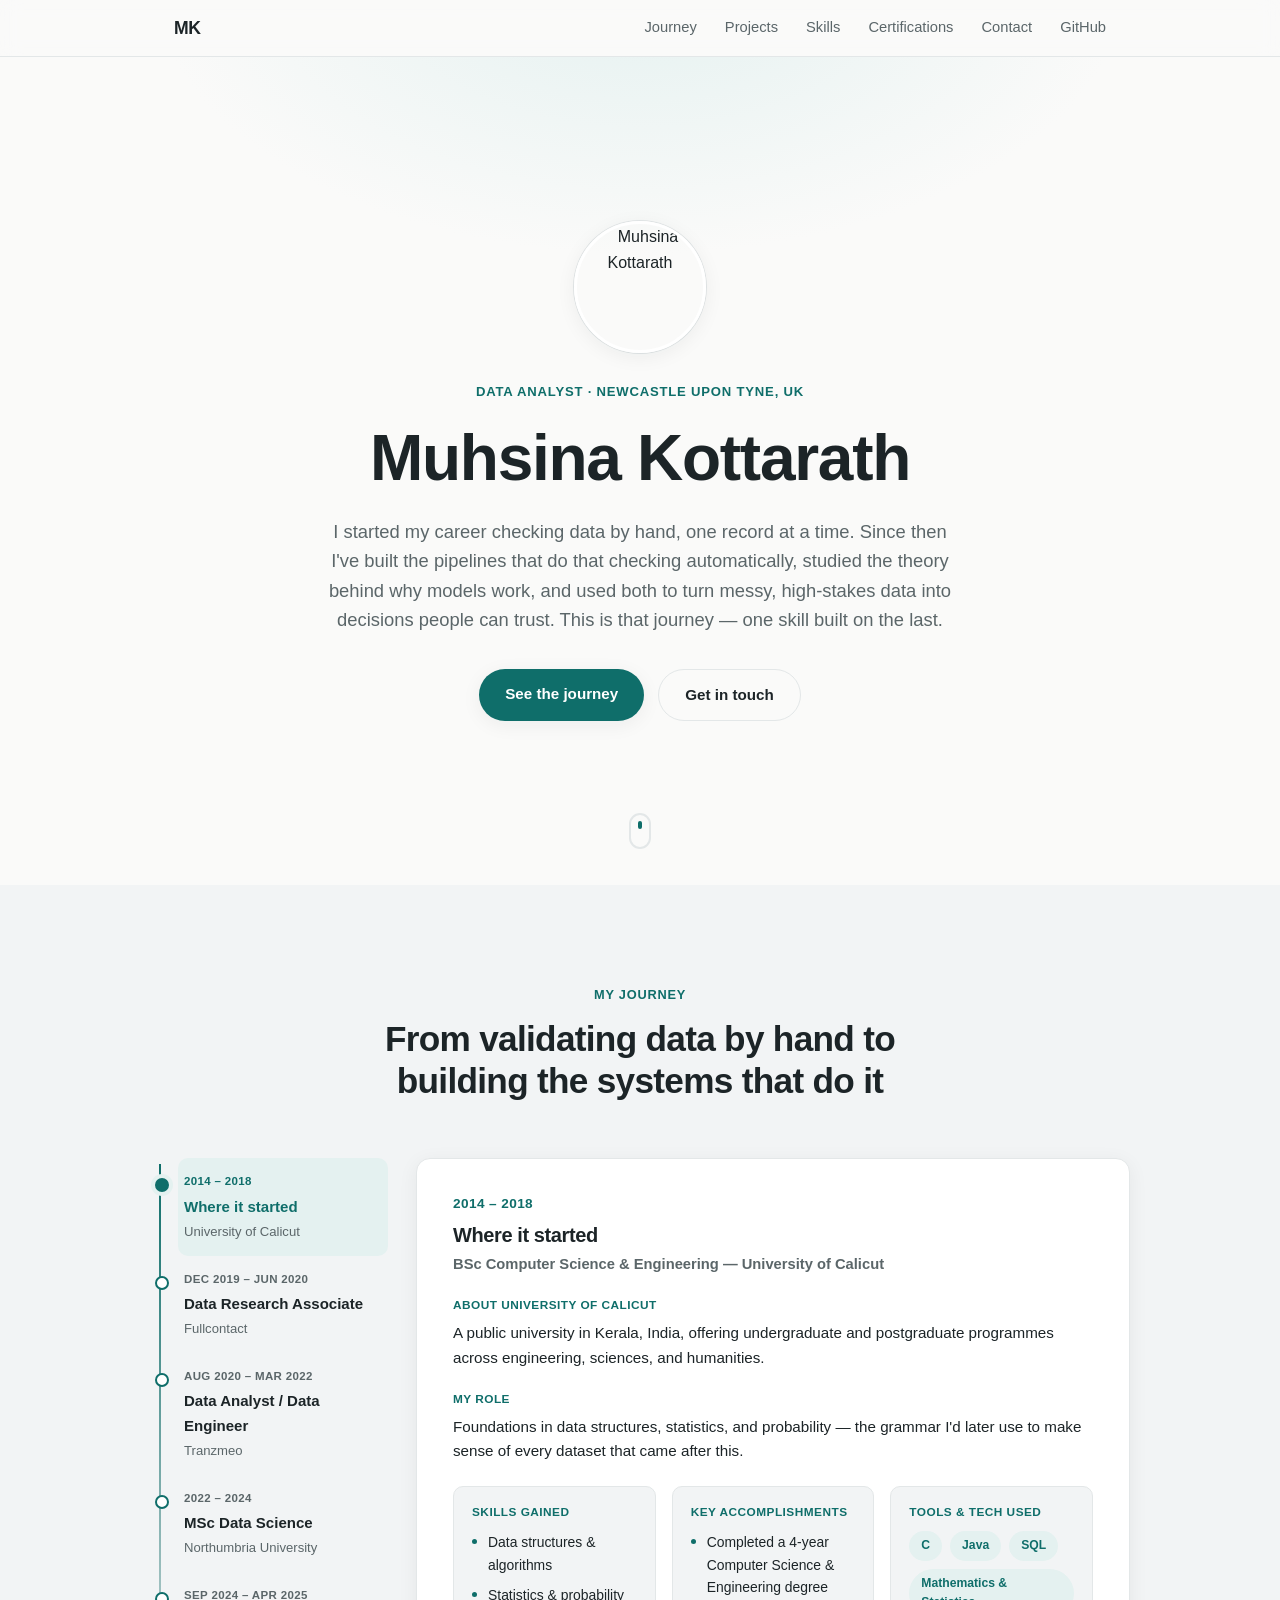
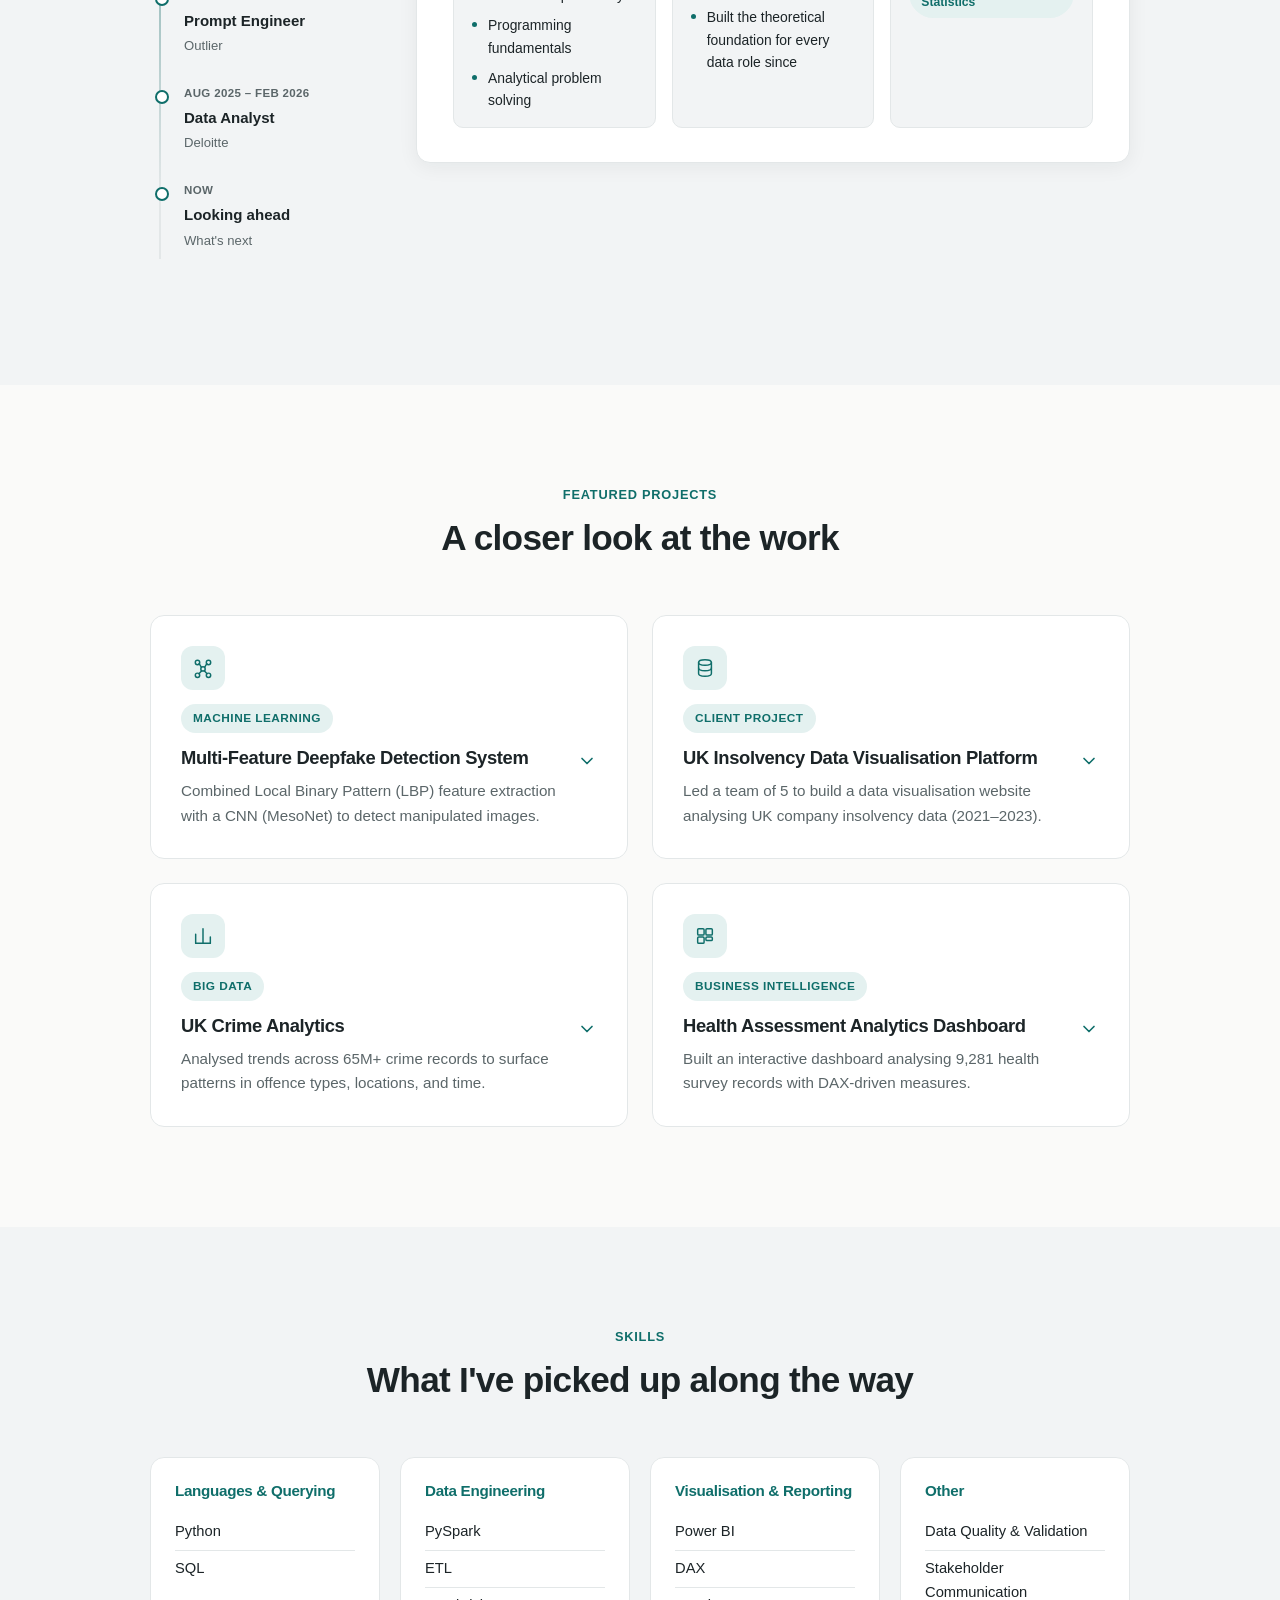
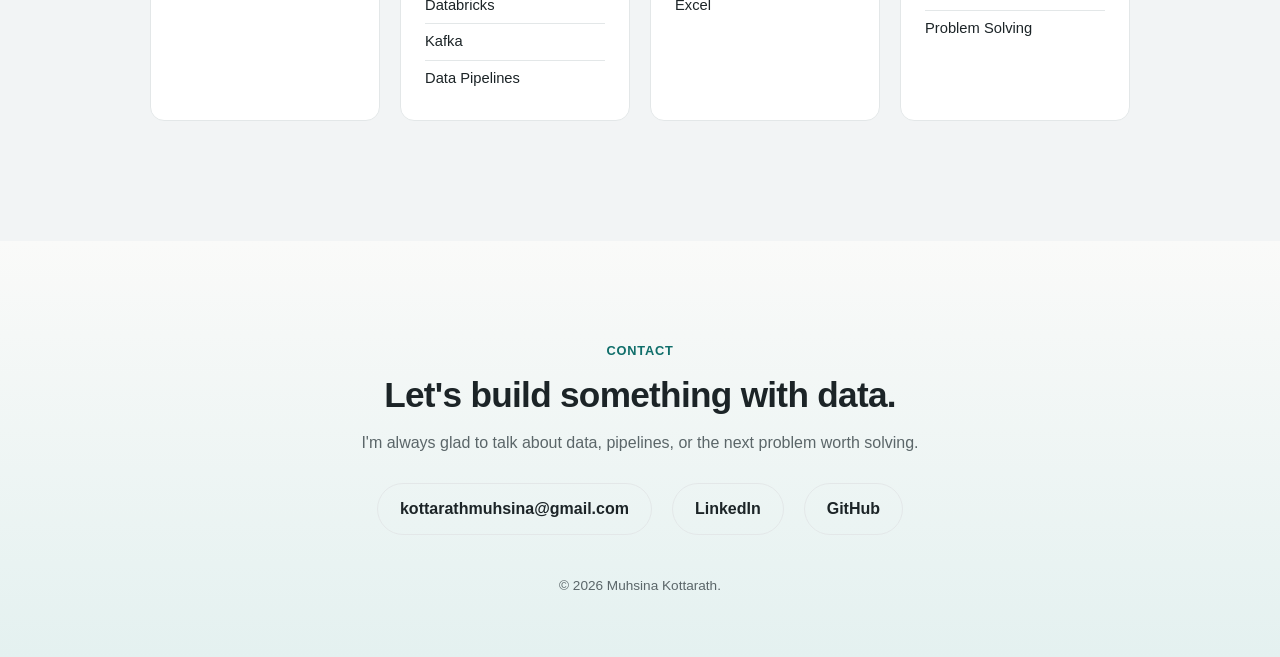
==== index.html @ a64292da "first commit - local files upload" ====
<!DOCTYPE html>
<html lang="en">
<head>
<meta charset="UTF-8">
<meta name="viewport" content="width=device-width, initial-scale=1.0">
<title>Muhsina Kottarath — Data Analyst</title>
<link rel="stylesheet" href="style.css">
</head>
<body>

<!-- ===================== NAV ===================== -->
<nav class="nav" id="nav">
  <div class="nav-inner">
    <a href="#hero" class="nav-brand">MK</a>
    <div class="nav-links">
      <a href="#journey">Journey</a>
      <a href="#projects">Projects</a>
      <a href="#skills">Skills</a>
      <a href="certifications.html">Certifications</a>
      <a href="#contact">Contact</a>
      <a href="https://github.com/muhsinakottarath" target="_blank" rel="noopener">GitHub</a>
    </div>
  </div>
</nav>

<!-- ===================== HERO ===================== -->
<header class="hero" id="hero">
  <div class="hero-inner fade-in">
    <img src="images/muhsina.jpg" alt="Muhsina Kottarath" class="hero-photo">
    <p class="hero-eyebrow">Data Analyst · Newcastle Upon Tyne, UK</p>
    <h1>Muhsina Kottarath</h1>
    <p class="hero-summary">
      I started my career checking data by hand, one record at a time. Since then I've built the
      pipelines that do that checking automatically, studied the theory behind why models work,
      and used both to turn messy, high-stakes data into decisions people can trust. This is that
      journey — one skill built on the last.
    </p>
    <div class="hero-actions">
      <a href="#journey" class="btn btn-primary">See the journey</a>
      <a href="https://www.linkedin.com/in/muhsina-kottarath/" target="_blank" rel="noopener" class="btn btn-ghost">Get in touch</a>
    </div>
  </div>
  <div class="hero-scroll-cue" aria-hidden="true">
    <span></span>
  </div>
</header>

<!-- ===================== JOURNEY ===================== -->
<section class="journey" id="journey">
  <div class="section-head fade-in">
    <p class="section-eyebrow">My Journey</p>
    <h2>From validating data by hand to building the systems that do it</h2>
  </div>

  <div class="journey-layout fade-in">
    <div class="journey-list" role="tablist" aria-label="Career timeline">
      <button class="journey-list-item is-active" id="jl-1" role="tab" aria-selected="true" aria-controls="jd-1" data-journey-target="jd-1" tabindex="0">
        <span class="jl-year">2014 – 2018</span>
        <span class="jl-role">Where it started</span>
        <span class="jl-company">University of Calicut</span>
      </button>
      <button class="journey-list-item" id="jl-2" role="tab" aria-selected="false" aria-controls="jd-2" data-journey-target="jd-2" tabindex="-1">
        <span class="jl-year">Dec 2019 – Jun 2020</span>
        <span class="jl-role">Data Research Associate</span>
        <span class="jl-company">Fullcontact</span>
      </button>
      <button class="journey-list-item" id="jl-3" role="tab" aria-selected="false" aria-controls="jd-3" data-journey-target="jd-3" tabindex="-1">
        <span class="jl-year">Aug 2020 – Mar 2022</span>
        <span class="jl-role">Data Analyst / Data Engineer</span>
        <span class="jl-company">Tranzmeo</span>
      </button>
      <button class="journey-list-item" id="jl-4" role="tab" aria-selected="false" aria-controls="jd-4" data-journey-target="jd-4" tabindex="-1">
        <span class="jl-year">2022 – 2024</span>
        <span class="jl-role">MSc Data Science</span>
        <span class="jl-company">Northumbria University</span>
      </button>
      <button class="journey-list-item" id="jl-5" role="tab" aria-selected="false" aria-controls="jd-5" data-journey-target="jd-5" tabindex="-1">
        <span class="jl-year">Sep 2024 – Apr 2025</span>
        <span class="jl-role">Prompt Engineer</span>
        <span class="jl-company">Outlier</span>
      </button>
      <button class="journey-list-item" id="jl-6" role="tab" aria-selected="false" aria-controls="jd-6" data-journey-target="jd-6" tabindex="-1">
        <span class="jl-year">Aug 2025 – Feb 2026</span>
        <span class="jl-role">Data Analyst</span>
        <span class="jl-company">Deloitte</span>
      </button>
      <button class="journey-list-item" id="jl-7" role="tab" aria-selected="false" aria-controls="jd-7" data-journey-target="jd-7" tabindex="-1">
        <span class="jl-year">Now</span>
        <span class="jl-role">Looking ahead</span>
        <span class="jl-company">What's next</span>
      </button>
    </div>

    <div class="journey-detail">

      <div class="journey-detail-panel is-active" id="jd-1" role="tabpanel" aria-labelledby="jl-1">
        <p class="tl-year">2014 – 2018</p>
        <h3>Where it started</h3>
        <p class="tl-role">BSc Computer Science &amp; Engineering — University of Calicut</p>

        <p class="jd-label">About University of Calicut</p>
        <p class="jd-text">
          A public university in Kerala, India, offering undergraduate and postgraduate
          programmes across engineering, sciences, and humanities.
        </p>

        <p class="jd-label">My role</p>
        <p class="jd-text">
          Foundations in data structures, statistics, and probability — the grammar I'd later
          use to make sense of every dataset that came after this.
        </p>

        <div class="detail-grid">
          <div class="detail-block">
            <h4>Skills Gained</h4>
            <ul>
              <li>Data structures &amp; algorithms</li>
              <li>Statistics &amp; probability</li>
              <li>Programming fundamentals</li>
              <li>Analytical problem solving</li>
            </ul>
          </div>
          <div class="detail-block">
            <h4>Key Accomplishments</h4>
            <ul>
              <li>Completed a 4-year Computer Science &amp; Engineering degree</li>
              <li>Built the theoretical foundation for every data role since</li>
            </ul>
          </div>
          <div class="detail-block">
            <h4>Tools &amp; Tech Used</h4>
            <div class="tag-row">
              <span class="tag-pill">C</span>
              <span class="tag-pill">Java</span>
              <span class="tag-pill">SQL</span>
              <span class="tag-pill">Mathematics &amp; Statistics</span>
            </div>
          </div>
        </div>
      </div>

      <div class="journey-detail-panel" id="jd-2" role="tabpanel" aria-labelledby="jl-2">
        <p class="tl-year">Dec 2019 – Jun 2020</p>
        <h3>Learning the discipline of data quality</h3>
        <p class="tl-role">Data Research Associate — Fullcontact, Kochi, India</p>

        <p class="jd-label">About Fullcontact</p>
        <p class="jd-text">
          Fullcontact provides identity resolution and contact-data enrichment APIs that help
          businesses match, verify, and unify customer records.
        </p>

        <p class="jd-label">My role</p>
        <p class="jd-text">
          My first real-world data role — where attention to detail stopped being a
          nice-to-have and became a habit.
        </p>

        <div class="detail-grid">
          <div class="detail-block">
            <h4>Skills Gained</h4>
            <ul>
              <li>Data validation &amp; QC processes</li>
              <li>Logical, rule-based checking</li>
              <li>Working with algorithm-generated data</li>
              <li>Attention to detail at volume</li>
            </ul>
          </div>
          <div class="detail-block">
            <h4>Key Accomplishments</h4>
            <ul>
              <li>Validated 600+ data entries daily</li>
              <li>Maintained 90%+ accuracy consistently</li>
            </ul>
          </div>
          <div class="detail-block">
            <h4>Tools &amp; Tech Used</h4>
            <div class="tag-row">
              <span class="tag-pill">Excel</span>
              <span class="tag-pill">SQL</span>
              <span class="tag-pill">QC Tooling</span>
            </div>
          </div>
        </div>
      </div>

      <div class="journey-detail-panel" id="jd-3" role="tabpanel" aria-labelledby="jl-3">
        <p class="tl-year">Aug 2020 – Mar 2022</p>
        <h3>From doing the task to building the system</h3>
        <p class="tl-role">Data Analyst / Data Engineer — Tranzmeo (Startup), Kochi, India</p>

        <p class="jd-label">About Tranzmeo</p>
        <p class="jd-text">
          A Kochi-based startup building geospatial and IoT sensor-data platforms for
          infrastructure and environmental monitoring.
        </p>

        <p class="jd-label">My role</p>
        <p class="jd-text">
          Grew from running manual checks to designing the pipelines and infrastructure that
          ran them automatically.
        </p>

        <div class="detail-grid">
          <div class="detail-block">
            <h4>Skills Gained</h4>
            <ul>
              <li>ETL design &amp; redesign</li>
              <li>Real-time streaming pipelines</li>
              <li>Infrastructure migration</li>
              <li>Backend API development</li>
            </ul>
          </div>
          <div class="detail-block">
            <h4>Key Accomplishments</h4>
            <ul>
              <li>20% improvement in processing efficiency</li>
              <li>Built &amp; maintained pipelines across 60+ pipeline stations</li>
              <li>Automated daily validation, saving 40 minutes/day</li>
            </ul>
          </div>
          <div class="detail-block">
            <h4>Tools &amp; Tech Used</h4>
            <div class="tag-row">
              <span class="tag-pill">Python</span>
              <span class="tag-pill">PostgreSQL</span>
              <span class="tag-pill">Apache Spark</span>
              <span class="tag-pill">Kafka</span>
              <span class="tag-pill">Docker</span>
            </div>
          </div>
        </div>
      </div>

      <div class="journey-detail-panel" id="jd-4" role="tabpanel" aria-labelledby="jl-4">
        <p class="tl-year">2022 – 2024</p>
        <h3>Stepping back to go deeper</h3>
        <p class="tl-role">MSc Data Science with Advanced Practice (Distinction) — Northumbria University</p>

        <p class="jd-label">About Northumbria University</p>
        <p class="jd-text">
          A public research university in Newcastle upon Tyne, UK, with a strong applied
          programme in data science and AI.
        </p>

        <p class="jd-label">My role</p>
        <p class="jd-text">
          Went back to theory — machine learning, deep learning, and data visualisation — then
          applied it immediately on two fronts.
        </p>

        <div class="detail-grid">
          <div class="detail-block">
            <h4>Skills Gained</h4>
            <ul>
              <li>Machine learning &amp; deep learning</li>
              <li>Data visualisation</li>
              <li>Team leadership</li>
              <li>Client delivery management</li>
            </ul>
          </div>
          <div class="detail-block">
            <h4>Key Accomplishments</h4>
            <ul>
              <li>Graduated with Distinction</li>
              <li>Deepfake detection model outperformed single-method baselines (dissertation)</li>
              <li>Led a team of 5 to 100% on-time delivery, 100% client satisfaction (Martell Real Estate)</li>
            </ul>
          </div>
          <div class="detail-block">
            <h4>Tools &amp; Tech Used</h4>
            <div class="tag-row">
              <span class="tag-pill">Python</span>
              <span class="tag-pill">CNN (MesoNet)</span>
              <span class="tag-pill">LBP</span>
              <span class="tag-pill">Django</span>
              <span class="tag-pill">PostgreSQL</span>
            </div>
          </div>
        </div>
      </div>

      <div class="journey-detail-panel" id="jd-5" role="tabpanel" aria-labelledby="jl-5">
        <p class="tl-year">Sep 2024 – Apr 2025</p>
        <h3>Adding an AI lens to the toolkit</h3>
        <p class="tl-role">Prompt Engineer — Outlier (AI Startup)</p>

        <p class="jd-label">About Outlier</p>
        <p class="jd-text">
          An AI startup that connects subject-matter experts with AI labs to evaluate and
          improve large language model outputs through human feedback.
        </p>

        <p class="jd-label">My role</p>
        <p class="jd-text">
          Explored the emerging AI/LLM space — a new kind of quality checking, this time for
          models instead of records.
        </p>

        <div class="detail-grid">
          <div class="detail-block">
            <h4>Skills Gained</h4>
            <ul>
              <li>LLM output evaluation</li>
              <li>Prompt engineering &amp; iteration</li>
              <li>AI quality assessment</li>
            </ul>
          </div>
          <div class="detail-block">
            <h4>Key Accomplishments</h4>
            <ul>
              <li>Evaluated and compared LLM outputs for accuracy</li>
              <li>Improved prompt quality through iterative testing</li>
            </ul>
          </div>
          <div class="detail-block">
            <h4>Tools &amp; Tech Used</h4>
            <div class="tag-row">
              <span class="tag-pill">LLMs</span>
              <span class="tag-pill">Prompt Engineering</span>
              <span class="tag-pill">Evaluation Frameworks</span>
            </div>
          </div>
        </div>
      </div>

      <div class="journey-detail-panel" id="jd-6" role="tabpanel" aria-labelledby="jl-6">
        <p class="tl-year">Aug 2025 – Feb 2026</p>
        <h3>Bringing it together, at scale</h3>
        <p class="tl-role">Data Analyst — Deloitte, Newcastle Upon Tyne</p>

        <p class="jd-label">About Deloitte</p>
        <p class="jd-text">
          One of the Big Four global professional services firms, providing audit, tax,
          consulting, and risk advisory services.
        </p>

        <p class="jd-label">My role</p>
        <p class="jd-text">
          The same rigor from day one, now operating on enterprise-scale financial and audit
          data.
        </p>

        <div class="detail-grid">
          <div class="detail-block">
            <h4>Skills Gained</h4>
            <ul>
              <li>Large-scale data processing</li>
              <li>Cross-functional, cross-regional collaboration</li>
              <li>Audit data validation</li>
              <li>Concurrent ticket management</li>
            </ul>
          </div>
          <div class="detail-block">
            <h4>Key Accomplishments</h4>
            <ul>
              <li>Processed &amp; validated 1M+ record datasets</li>
              <li>Maintained 98% quality accuracy</li>
              <li>Managed 5 concurrent data tickets</li>
              <li>Collaborated with audit teams across Canada, Germany, and the Netherlands</li>
            </ul>
          </div>
          <div class="detail-block">
            <h4>Tools &amp; Tech Used</h4>
            <div class="tag-row">
              <span class="tag-pill">PySpark</span>
              <span class="tag-pill">Databricks</span>
              <span class="tag-pill">SQL</span>
              <span class="tag-pill">Python</span>
            </div>
          </div>
        </div>
      </div>

      <div class="journey-detail-panel" id="jd-7" role="tabpanel" aria-labelledby="jl-7">
        <p class="tl-year">Now</p>
        <h3>Looking ahead</h3>
        <p class="jd-text">
          Actively seeking a Data Analyst role where I can keep building — combining data
          engineering fundamentals, analytical rigor, and a growing interest in AI-driven tools.
        </p>
      </div>

    </div>
  </div>
</section>

<!-- ===================== PROJECTS ===================== -->
<section class="projects" id="projects">
  <div class="section-head fade-in">
    <p class="section-eyebrow">Featured Projects</p>
    <h2>A closer look at the work</h2>
  </div>

  <div class="project-grid">

    <article class="project-card fade-in">
      <div class="project-icon" aria-hidden="true">
        <svg viewBox="0 0 24 24" fill="none" stroke="currentColor" stroke-width="1.6" stroke-linecap="round" stroke-linejoin="round">
          <circle cx="6" cy="6" r="2.4"/><circle cx="18" cy="6" r="2.4"/><circle cx="12" cy="13" r="2.4"/><circle cx="6" cy="20" r="2.4"/><circle cx="18" cy="20" r="2.4"/>
          <path d="M7.8 7.3 10.3 11.4M16.2 7.3 13.7 11.4M10.6 14.9 7.6 18.2M13.4 14.9 16.4 18.2"/>
        </svg>
      </div>
      <div class="project-tag">Machine Learning</div>
      <div class="card-toggle" data-expand-toggle role="button" tabindex="0" aria-expanded="false" aria-controls="proj-details-1">
        <div>
          <h3>Multi-Feature Deepfake Detection System</h3>
          <p class="project-summary">
            Combined Local Binary Pattern (LBP) feature extraction with a CNN (MesoNet) to detect
            manipulated images.
          </p>
        </div>
        <span class="expand-chevron" aria-hidden="true">
          <svg viewBox="0 0 24 24" fill="none" stroke="currentColor" stroke-width="2" stroke-linecap="round" stroke-linejoin="round"><path d="M6 9l6 6 6-6"/></svg>
        </span>
      </div>
      <div class="expand-panel" id="proj-details-1">
        <div class="detail-block">
          <h4>Objective</h4>
          <p>Detect manipulated (deepfake) images by combining a classical texture-analysis method with a deep learning classifier.</p>
        </div>
        <div class="detail-block">
          <h4>Tech Stack</h4>
          <div class="tag-row">
            <span class="tag-pill">Python</span>
            <span class="tag-pill">CNN (MesoNet)</span>
            <span class="tag-pill">LBP</span>
            <span class="tag-pill">OpenCV</span>
          </div>
        </div>
        <div class="detail-block">
          <h4>What I Did</h4>
          <ul>
            <li>Implemented LBP-based texture feature extraction</li>
            <li>Built and trained a MesoNet CNN classifier</li>
            <li>Fused both feature sets into a combined detection model</li>
            <li>Evaluated the combined model against single-method baselines</li>
          </ul>
        </div>
        <div class="detail-block">
          <h4>Outcome</h4>
          <p>Higher detection accuracy than either method alone — MSc dissertation project.</p>
        </div>
      </div>
    </article>

    <article class="project-card fade-in">
      <div class="project-icon" aria-hidden="true">
        <svg viewBox="0 0 24 24" fill="none" stroke="currentColor" stroke-width="1.6" stroke-linecap="round" stroke-linejoin="round">
          <ellipse cx="12" cy="6" rx="7" ry="3"/>
          <path d="M5 6v12c0 1.66 3.13 3 7 3s7-1.34 7-3V6"/>
          <path d="M5 12c0 1.66 3.13 3 7 3s7-1.34 7-3"/>
        </svg>
      </div>
      <div class="project-tag">Client Project</div>
      <div class="card-toggle" data-expand-toggle role="button" tabindex="0" aria-expanded="false" aria-controls="proj-details-2">
        <div>
          <h3>UK Insolvency Data Visualisation Platform</h3>
          <p class="project-summary">
            Led a team of 5 to build a data visualisation website analysing UK company insolvency
            data (2021–2023).
          </p>
        </div>
        <span class="expand-chevron" aria-hidden="true">
          <svg viewBox="0 0 24 24" fill="none" stroke="currentColor" stroke-width="2" stroke-linecap="round" stroke-linejoin="round"><path d="M6 9l6 6 6-6"/></svg>
        </span>
      </div>
      <div class="expand-panel" id="proj-details-2">
        <div class="detail-block">
          <h4>Objective</h4>
          <p>Give client Martell Real Estate an interactive view into UK company insolvency trends from 2021–2023.</p>
        </div>
        <div class="detail-block">
          <h4>Tech Stack</h4>
          <div class="tag-row">
            <span class="tag-pill">Django</span>
            <span class="tag-pill">PostgreSQL</span>
            <span class="tag-pill">Python</span>
            <span class="tag-pill">Excel Automation</span>
          </div>
        </div>
        <div class="detail-block">
          <h4>What I Did</h4>
          <ul>
            <li>Led a team of 5 through delivery</li>
            <li>Designed the database layer</li>
            <li>Automated data ingestion &amp; cleaning from Excel</li>
            <li>Built interactive dashboards (bar &amp; pie charts)</li>
          </ul>
        </div>
        <div class="detail-block">
          <h4>Outcome</h4>
          <p>100% on-time delivery, 100% client satisfaction.</p>
        </div>
      </div>
    </article>

    <article class="project-card fade-in">
      <div class="project-icon" aria-hidden="true">
        <svg viewBox="0 0 24 24" fill="none" stroke="currentColor" stroke-width="1.6" stroke-linecap="round" stroke-linejoin="round">
          <path d="M4 20V10M12 20V4M20 20v-7"/>
          <path d="M4 20h16"/>
        </svg>
      </div>
      <div class="project-tag">Big Data</div>
      <div class="card-toggle" data-expand-toggle role="button" tabindex="0" aria-expanded="false" aria-controls="proj-details-3">
        <div>
          <h3>UK Crime Analytics</h3>
          <p class="project-summary">
            Analysed trends across 65M+ crime records to surface patterns in offence types,
            locations, and time.
          </p>
        </div>
        <span class="expand-chevron" aria-hidden="true">
          <svg viewBox="0 0 24 24" fill="none" stroke="currentColor" stroke-width="2" stroke-linecap="round" stroke-linejoin="round"><path d="M6 9l6 6 6-6"/></svg>
        </span>
      </div>
      <div class="expand-panel" id="proj-details-3">
        <div class="detail-block">
          <h4>Objective</h4>
          <p>Surface trends across UK crime data at scale to identify patterns in offence type, location, and time.</p>
        </div>
        <div class="detail-block">
          <h4>Tech Stack</h4>
          <div class="tag-row">
            <span class="tag-pill">PySpark</span>
            <span class="tag-pill">Azure</span>
          </div>
        </div>
        <div class="detail-block">
          <h4>What I Did</h4>
          <ul>
            <li>Built a distributed processing pipeline for 65M+ records</li>
            <li>Ran trend analysis across offence types, locations, and time</li>
            <li>Optimised queries to keep them responsive at scale</li>
          </ul>
        </div>
        <div class="detail-block">
          <h4>Outcome</h4>
          <p>Trend analysis pipeline handling 65M+ records efficiently.</p>
        </div>
      </div>
    </article>

    <article class="project-card fade-in">
      <div class="project-icon" aria-hidden="true">
        <svg viewBox="0 0 24 24" fill="none" stroke="currentColor" stroke-width="1.6" stroke-linecap="round" stroke-linejoin="round">
          <rect x="4" y="4" width="7" height="7" rx="1.2"/>
          <rect x="13" y="4" width="7" height="7" rx="1.2"/>
          <rect x="4" y="13" width="7" height="7" rx="1.2"/>
          <rect x="13" y="13" width="7" height="4" rx="1.2"/>
        </svg>
      </div>
      <div class="project-tag">Business Intelligence</div>
      <div class="card-toggle" data-expand-toggle role="button" tabindex="0" aria-expanded="false" aria-controls="proj-details-4">
        <div>
          <h3>Health Assessment Analytics Dashboard</h3>
          <p class="project-summary">
            Built an interactive dashboard analysing 9,281 health survey records with DAX-driven
            measures.
          </p>
        </div>
        <span class="expand-chevron" aria-hidden="true">
          <svg viewBox="0 0 24 24" fill="none" stroke="currentColor" stroke-width="2" stroke-linecap="round" stroke-linejoin="round"><path d="M6 9l6 6 6-6"/></svg>
        </span>
      </div>
      <div class="expand-panel" id="proj-details-4">
        <div class="detail-block">
          <h4>Objective</h4>
          <p>Give stakeholders self-serve access to insights from 9,281 health survey records without touching raw data.</p>
        </div>
        <div class="detail-block">
          <h4>Tech Stack</h4>
          <div class="tag-row">
            <span class="tag-pill">Power BI</span>
            <span class="tag-pill">DAX</span>
          </div>
        </div>
        <div class="detail-block">
          <h4>What I Did</h4>
          <ul>
            <li>Modelled the survey dataset</li>
            <li>Built DAX measures for key metrics</li>
            <li>Designed interactive dashboard visuals</li>
          </ul>
        </div>
        <div class="detail-block">
          <h4>Outcome</h4>
          <p>Self-serve dashboard covering 9,281 survey records.</p>
        </div>
      </div>
    </article>

  </div>
</section>

<!-- ===================== SKILLS ===================== -->
<section class="skills" id="skills">
  <div class="section-head fade-in">
    <p class="section-eyebrow">Skills</p>
    <h2>What I've picked up along the way</h2>
  </div>

  <div class="skills-grid">
    <div class="skill-group fade-in">
      <h3>Languages &amp; Querying</h3>
      <ul>
        <li>Python</li>
        <li>SQL</li>
      </ul>
    </div>
    <div class="skill-group fade-in">
      <h3>Data Engineering</h3>
      <ul>
        <li>PySpark</li>
        <li>ETL</li>
        <li>Databricks</li>
        <li>Kafka</li>
        <li>Data Pipelines</li>
      </ul>
    </div>
    <div class="skill-group fade-in">
      <h3>Visualisation &amp; Reporting</h3>
      <ul>
        <li>Power BI</li>
        <li>DAX</li>
        <li>Excel</li>
      </ul>
    </div>
    <div class="skill-group fade-in">
      <h3>Other</h3>
      <ul>
        <li>Data Quality &amp; Validation</li>
        <li>Stakeholder Communication</li>
        <li>Problem Solving</li>
      </ul>
    </div>
  </div>
</section>

<!-- ===================== CONTACT ===================== -->
<footer class="contact" id="contact">
  <div class="contact-inner fade-in">
    <p class="section-eyebrow">Contact</p>
    <h2>Let's build something with data.</h2>
    <p class="contact-line">
      I'm always glad to talk about data, pipelines, or the next problem worth solving.
    </p>
    <div class="contact-links">
      <a href="mailto:kottarathmuhsina@gmail.com">kottarathmuhsina@gmail.com</a>
      <a href="https://www.linkedin.com/in/muhsina-kottarath/" target="_blank" rel="noopener">LinkedIn</a>
      <a href="https://github.com/muhsinakottarath" target="_blank" rel="noopener">GitHub</a>
    </div>
    <p class="contact-footer">&copy; 2026 Muhsina Kottarath.</p>
  </div>
</footer>

<script src="script.js"></script>
</body>
</html>
---- style.css ----
/* ============ Reset & base ============ */
* { box-sizing: border-box; margin: 0; padding: 0; }

:root {
  --bg: #fafaf9;
  --bg-alt: #f2f4f5;
  --surface: #ffffff;
  --text: #1c2427;
  --text-muted: #5b6669;
  --border: #e3e7e8;
  --accent: #0f6e6a;       /* deep teal */
  --accent-dark: #0a4f4c;
  --accent-soft: #e4f1f0;
  --shadow: 0 4px 20px rgba(15, 30, 30, 0.06);
  --radius: 14px;
  --max-width: 980px;
}

@media (prefers-color-scheme: dark) {
  :root {
    --bg: #10161a;
    --bg-alt: #141c20;
    --surface: #171f24;
    --text: #eef2f2;
    --text-muted: #9aa8ab;
    --border: #263237;
    --accent: #2fb8a8;
    --accent-dark: #7fd9cd;
    --accent-soft: #16302d;
    --shadow: 0 4px 24px rgba(0, 0, 0, 0.35);
  }
}

html { scroll-behavior: smooth; }

body {
  font-family: -apple-system, BlinkMacSystemFont, "Segoe UI", Inter, Roboto, Helvetica, Arial, sans-serif;
  background: var(--bg);
  color: var(--text);
  line-height: 1.6;
  -webkit-font-smoothing: antialiased;
}

h1, h2, h3 { line-height: 1.2; font-weight: 700; letter-spacing: -0.02em; }

a { color: var(--accent); text-decoration: none; }

ul { list-style: none; }

section, header, footer { padding: 0 24px; }

/* ============ Fade-in on scroll ============ */
.fade-in {
  opacity: 0;
  transform: translateY(18px);
  transition: opacity 0.7s ease, transform 0.7s ease;
}
.fade-in.visible {
  opacity: 1;
  transform: translateY(0);
}

/* ============ Nav ============ */
.nav {
  position: sticky;
  top: 0;
  z-index: 100;
  background: rgba(250, 250, 249, 0.85);
  backdrop-filter: blur(10px);
  border-bottom: 1px solid var(--border);
}
@media (prefers-color-scheme: dark) {
  .nav { background: rgba(16, 22, 26, 0.85); }
}
.nav-inner {
  max-width: var(--max-width);
  margin: 0 auto;
  padding: 14px 24px;
  display: flex;
  justify-content: space-between;
  align-items: center;
}
.nav-brand {
  font-weight: 800;
  color: var(--text);
  font-size: 1.1rem;
  letter-spacing: -0.02em;
}
.nav-links { display: flex; gap: 28px; }
.nav-links a {
  color: var(--text-muted);
  font-size: 0.92rem;
  font-weight: 500;
  transition: color 0.2s ease;
}
.nav-links a:hover { color: var(--accent); }

/* ============ Hero ============ */
.hero {
  min-height: 92vh;
  display: flex;
  flex-direction: column;
  align-items: center;
  justify-content: center;
  text-align: center;
  position: relative;
  background:
    radial-gradient(700px 400px at 50% -10%, var(--accent-soft), transparent 70%),
    var(--bg);
}
.hero-inner { max-width: 720px; }
.hero-photo {
  width: 132px;
  height: 132px;
  border-radius: 50%;
  object-fit: cover;
  margin: 0 auto 28px;
  display: block;
  border: 3px solid var(--surface);
  box-shadow: var(--shadow), 0 0 0 1px var(--border);
}
.hero-eyebrow {
  color: var(--accent);
  font-weight: 600;
  letter-spacing: 0.06em;
  text-transform: uppercase;
  font-size: 0.82rem;
  margin-bottom: 18px;
}
.hero h1 {
  font-size: clamp(2.4rem, 6vw, 4rem);
  margin-bottom: 20px;
}
.hero-summary {
  color: var(--text-muted);
  font-size: 1.15rem;
  max-width: 640px;
  margin: 0 auto 34px;
}
.hero-actions {
  display: flex;
  gap: 14px;
  justify-content: center;
  flex-wrap: wrap;
}
.btn {
  padding: 13px 26px;
  border-radius: 999px;
  font-weight: 600;
  font-size: 0.95rem;
  transition: transform 0.2s ease, box-shadow 0.2s ease, background 0.2s ease;
  display: inline-block;
}
.btn-primary {
  background: var(--accent);
  color: #fff;
  box-shadow: var(--shadow);
}
.btn-primary:hover { transform: translateY(-2px); background: var(--accent-dark); }
.btn-ghost {
  border: 1.5px solid var(--border);
  color: var(--text);
}
.btn-ghost:hover { border-color: var(--accent); color: var(--accent); }

.hero-scroll-cue {
  position: absolute;
  bottom: 36px;
  left: 50%;
  transform: translateX(-50%);
  width: 22px;
  height: 36px;
  border: 2px solid var(--border);
  border-radius: 999px;
}
.hero-scroll-cue span {
  position: absolute;
  top: 6px;
  left: 50%;
  transform: translateX(-50%);
  width: 4px;
  height: 8px;
  border-radius: 999px;
  background: var(--accent);
  animation: scrollcue 1.8s infinite;
}
@keyframes scrollcue {
  0% { top: 6px; opacity: 1; }
  70% { top: 18px; opacity: 0; }
  100% { top: 18px; opacity: 0; }
}

/* ============ Section headings ============ */
.section-head {
  max-width: var(--max-width);
  margin: 0 auto;
  padding: 100px 0 56px;
  text-align: center;
}
.section-eyebrow {
  color: var(--accent);
  font-weight: 600;
  letter-spacing: 0.06em;
  text-transform: uppercase;
  font-size: 0.8rem;
  margin-bottom: 12px;
}
.section-head h2 {
  font-size: clamp(1.6rem, 3.4vw, 2.2rem);
  max-width: 640px;
  margin: 0 auto;
}

/* ============ Journey (master-detail) ============ */
.journey { background: var(--bg-alt); padding-bottom: 60px; }

.tl-year {
  font-weight: 700;
  color: var(--accent);
  font-size: 0.85rem;
  letter-spacing: 0.03em;
  margin-bottom: 8px;
  text-transform: uppercase;
}
.tl-role {
  color: var(--text-muted);
  font-weight: 600;
  font-size: 0.92rem;
  margin-bottom: 12px;
}

.journey-layout {
  display: grid;
  grid-template-columns: minmax(180px, 1fr) 3fr;
  gap: 28px;
  max-width: var(--max-width);
  margin: 0 auto;
  align-items: start;
  padding-bottom: 60px;
}

.journey-list {
  position: sticky;
  top: 88px;
  display: flex;
  flex-direction: column;
  padding-left: 28px;
}
.journey-list::before {
  content: "";
  position: absolute;
  left: 9px;
  top: 6px;
  bottom: 6px;
  width: 2px;
  background: linear-gradient(to bottom, var(--accent) 0%, var(--border) 90%);
}
.journey-list-item {
  all: unset;
  box-sizing: border-box;
  cursor: pointer;
  position: relative;
  display: block;
  width: 100%;
  padding: 14px 12px 14px 6px;
  border-radius: 10px;
  transition: background 0.2s ease;
}
.journey-list-item::before {
  content: "";
  position: absolute;
  left: -23px;
  top: 20px;
  width: 10px;
  height: 10px;
  border-radius: 50%;
  background: var(--surface);
  border: 2px solid var(--accent);
  transition: background 0.2s ease, box-shadow 0.2s ease;
}
.journey-list-item:hover:not(.is-active) { background: var(--surface); }
.journey-list-item.is-active { background: var(--accent-soft); }
.journey-list-item.is-active::before {
  background: var(--accent);
  box-shadow: 0 0 0 4px var(--accent-soft);
}
.journey-list-item:focus-visible {
  outline: 2px solid var(--accent);
  outline-offset: 2px;
}
.jl-year {
  display: block;
  font-size: 0.72rem;
  font-weight: 700;
  letter-spacing: 0.03em;
  text-transform: uppercase;
  color: var(--text-muted);
  margin-bottom: 4px;
}
.jl-role {
  display: block;
  font-size: 0.94rem;
  font-weight: 600;
  color: var(--text);
  margin-bottom: 2px;
}
.jl-company {
  display: block;
  font-size: 0.82rem;
  color: var(--text-muted);
}
.journey-list-item.is-active .jl-year,
.journey-list-item.is-active .jl-role { color: var(--accent); }

.journey-detail {
  background: var(--surface);
  border: 1px solid var(--border);
  border-radius: var(--radius);
  padding: 34px 36px;
  box-shadow: var(--shadow);
}
.journey-detail h3 { font-size: 1.25rem; margin-bottom: 6px; }
.journey-detail-panel { display: none; }
.journey-detail-panel.is-active {
  display: block;
  animation: journeyFade 0.35s ease;
}
@keyframes journeyFade {
  from { opacity: 0; transform: translateY(6px); }
  to { opacity: 1; transform: translateY(0); }
}
.jd-label {
  font-size: 0.74rem;
  font-weight: 700;
  letter-spacing: 0.04em;
  text-transform: uppercase;
  color: var(--accent);
  margin: 20px 0 6px;
}
.jd-text {
  color: var(--text);
  font-size: 0.95rem;
}
.journey-detail-panel .detail-grid { margin-top: 22px; }

@media (max-width: 880px) {
  .journey-layout { grid-template-columns: 1fr; }
  .journey-list {
    position: static;
    margin-bottom: 28px;
  }
  .journey-detail { padding: 26px 22px; }
}

/* ============ Projects ============ */
.projects { padding-bottom: 40px; }
.project-grid {
  max-width: var(--max-width);
  margin: 0 auto;
  display: grid;
  grid-template-columns: repeat(2, 1fr);
  gap: 24px;
  padding-bottom: 60px;
}
.project-card {
  background: var(--surface);
  border: 1px solid var(--border);
  border-radius: var(--radius);
  padding: 30px;
  transition: transform 0.25s ease, box-shadow 0.25s ease;
}
.project-card:hover {
  transform: translateY(-4px);
  box-shadow: var(--shadow);
}
.project-tag {
  display: inline-block;
  background: var(--accent-soft);
  color: var(--accent);
  font-size: 0.74rem;
  font-weight: 700;
  letter-spacing: 0.04em;
  text-transform: uppercase;
  padding: 5px 12px;
  border-radius: 999px;
  margin-bottom: 14px;
}
.project-card h3 { font-size: 1.15rem; margin-bottom: 10px; }
.project-card p { color: var(--text-muted); margin-bottom: 8px; font-size: 0.95rem; }
.project-tools, .project-outcome { color: var(--text) !important; font-size: 0.88rem !important; }
.project-tools strong, .project-outcome strong { color: var(--accent); }

/* ============ Skills ============ */
.skills { background: var(--bg-alt); padding-bottom: 40px; }
.skills-grid {
  max-width: var(--max-width);
  margin: 0 auto;
  display: grid;
  grid-template-columns: repeat(4, 1fr);
  gap: 20px;
  padding-bottom: 80px;
}
.skill-group {
  background: var(--surface);
  border: 1px solid var(--border);
  border-radius: var(--radius);
  padding: 24px;
}
.skill-group h3 {
  font-size: 0.95rem;
  color: var(--accent);
  margin-bottom: 14px;
}
.skill-group li {
  color: var(--text);
  font-size: 0.92rem;
  padding: 6px 0;
  border-bottom: 1px solid var(--border);
}
.skill-group li:last-child { border-bottom: none; }

/* ============ Certifications ============ */
.certifications { padding-bottom: 40px; }
.cert-page-back {
  margin-top: 16px;
  font-size: 0.88rem;
  font-weight: 600;
}

.cert-gallery {
  max-width: var(--max-width);
  margin: 0 auto;
  display: grid;
  grid-template-columns: repeat(3, 1fr);
  gap: 20px;
  padding-bottom: 80px;
}
.cert-card {
  display: block;
  background: var(--surface);
  border: 1px solid var(--border);
  border-radius: var(--radius);
  overflow: hidden;
  transition: transform 0.25s ease, box-shadow 0.25s ease;
}
.cert-card:hover {
  transform: translateY(-4px);
  box-shadow: var(--shadow);
}
.cert-card img {
  width: 100%;
  aspect-ratio: 4 / 3;
  object-fit: cover;
  display: block;
  border-bottom: 1px solid var(--border);
}
.cert-card-info { padding: 16px 18px; }
.cert-card-info h4 {
  font-size: 0.95rem;
  font-weight: 600;
  color: var(--text);
  margin-bottom: 4px;
}
.cert-card-info p {
  font-size: 0.82rem;
  color: var(--text-muted);
}

.cert-card-placeholder {
  width: 100%;
  aspect-ratio: 4 / 3;
  background: var(--bg-alt);
  border-bottom: 1px solid var(--border);
  display: flex;
  align-items: center;
  justify-content: center;
  color: var(--text-muted);
}
.cert-card-placeholder svg { width: 40px; height: 40px; }
.cert-card-noimg { cursor: default; }
.cert-card-noimg:hover { transform: none; box-shadow: none; }

@media (max-width: 880px) {
  .cert-gallery { grid-template-columns: repeat(2, 1fr); }
}
@media (max-width: 560px) {
  .cert-gallery { grid-template-columns: 1fr; }
}

/* ============ Contact ============ */
.contact {
  padding-top: 100px;
  padding-bottom: 60px;
  text-align: center;
  background: linear-gradient(180deg, var(--bg) 0%, var(--accent-soft) 100%);
}
.contact-inner { max-width: 560px; margin: 0 auto; }
.contact h2 { font-size: clamp(1.6rem, 3.4vw, 2.2rem); margin-bottom: 14px; }
.contact-line { color: var(--text-muted); margin-bottom: 28px; }
.contact-links {
  display: flex;
  gap: 20px;
  justify-content: center;
  flex-wrap: wrap;
  margin-bottom: 40px;
}
.contact-links a {
  font-weight: 600;
  padding: 12px 22px;
  border: 1.5px solid var(--border);
  border-radius: 999px;
  color: var(--text);
  transition: border-color 0.2s ease, color 0.2s ease;
}
.contact-links a:hover { border-color: var(--accent); color: var(--accent); }
.contact-footer { color: var(--text-muted); font-size: 0.85rem; }

/* ============ Responsive ============ */
@media (max-width: 720px) {
  .nav-links { gap: 16px; }
  .nav-links a { font-size: 0.85rem; }
  .project-grid { grid-template-columns: 1fr; }
  .skills-grid { grid-template-columns: repeat(2, 1fr); }
}

@media (max-width: 480px) {
  .skills-grid { grid-template-columns: 1fr; }
  .hero-actions { flex-direction: column; align-items: stretch; }
}

/* ============ Expandable cards (shared: timeline + projects) ============ */
[data-expand-toggle] {
  cursor: pointer;
  display: flex;
  align-items: flex-start;
  justify-content: space-between;
  gap: 16px;
  outline: none;
  border-radius: 8px;
}
[data-expand-toggle]:focus-visible {
  outline: 2px solid var(--accent);
  outline-offset: 4px;
}
.expand-chevron {
  flex-shrink: 0;
  width: 20px;
  height: 20px;
  color: var(--accent);
  margin-top: 4px;
  transition: transform 0.3s ease;
}
.expand-chevron svg { width: 100%; height: 100%; display: block; }
[data-expand-toggle].is-expanded .expand-chevron { transform: rotate(180deg); }

.expand-panel {
  max-height: 0;
  overflow: hidden;
  opacity: 0;
  margin-top: 0;
  transition: max-height 0.35s ease, opacity 0.3s ease, margin-top 0.35s ease;
}
.expand-panel.is-expanded {
  opacity: 1;
  margin-top: 22px;
}

.detail-grid {
  display: grid;
  grid-template-columns: repeat(3, 1fr);
  gap: 16px;
}
.detail-block {
  background: var(--bg-alt);
  border: 1px solid var(--border);
  border-radius: 10px;
  padding: 16px 18px;
}
.detail-block h4 {
  font-size: 0.74rem;
  font-weight: 700;
  letter-spacing: 0.04em;
  text-transform: uppercase;
  color: var(--accent);
  margin-bottom: 10px;
}
.detail-block ul { display: flex; flex-direction: column; gap: 8px; }
.detail-block li {
  position: relative;
  padding-left: 16px;
  font-size: 0.87rem;
  color: var(--text);
}
.detail-block li::before {
  content: "";
  position: absolute;
  left: 0;
  top: 8px;
  width: 5px;
  height: 5px;
  border-radius: 50%;
  background: var(--accent);
}
.detail-block p { font-size: 0.87rem; color: var(--text); }

.tag-row { display: flex; flex-wrap: wrap; gap: 8px; }
.tag-pill {
  display: inline-block;
  background: var(--accent-soft);
  color: var(--accent);
  font-size: 0.76rem;
  font-weight: 600;
  padding: 5px 12px;
  border-radius: 999px;
}

@media (prefers-color-scheme: dark) {
  .detail-block { background: rgba(255, 255, 255, 0.03); }
}

/* Project card icon + toggle */
.project-icon {
  width: 44px;
  height: 44px;
  border-radius: 12px;
  background: var(--accent-soft);
  color: var(--accent);
  display: flex;
  align-items: center;
  justify-content: center;
  margin-bottom: 14px;
}
.project-icon svg { width: 22px; height: 22px; }
.card-toggle .project-summary { margin-bottom: 0; }
.project-card .expand-panel {
  display: flex;
  flex-direction: column;
  gap: 16px;
}

@media (max-width: 720px) {
  .detail-grid { grid-template-columns: 1fr; }
}
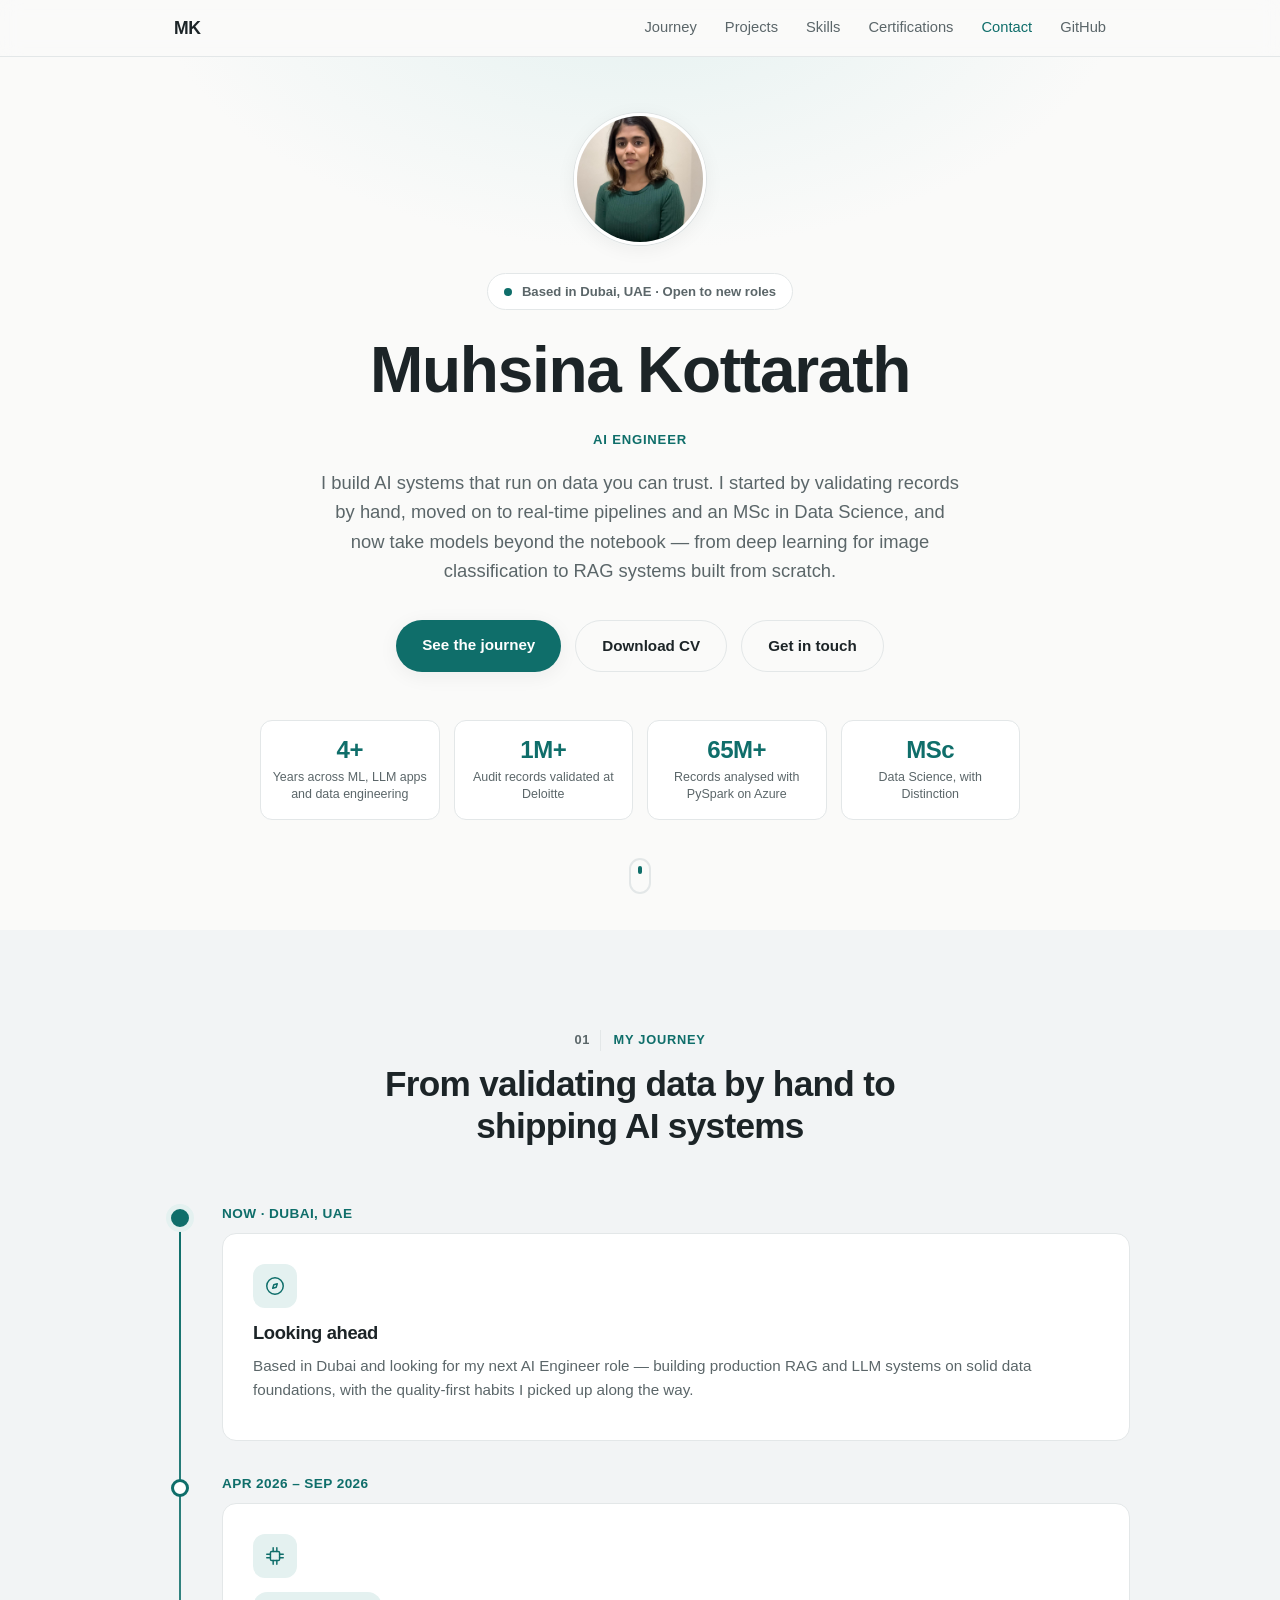
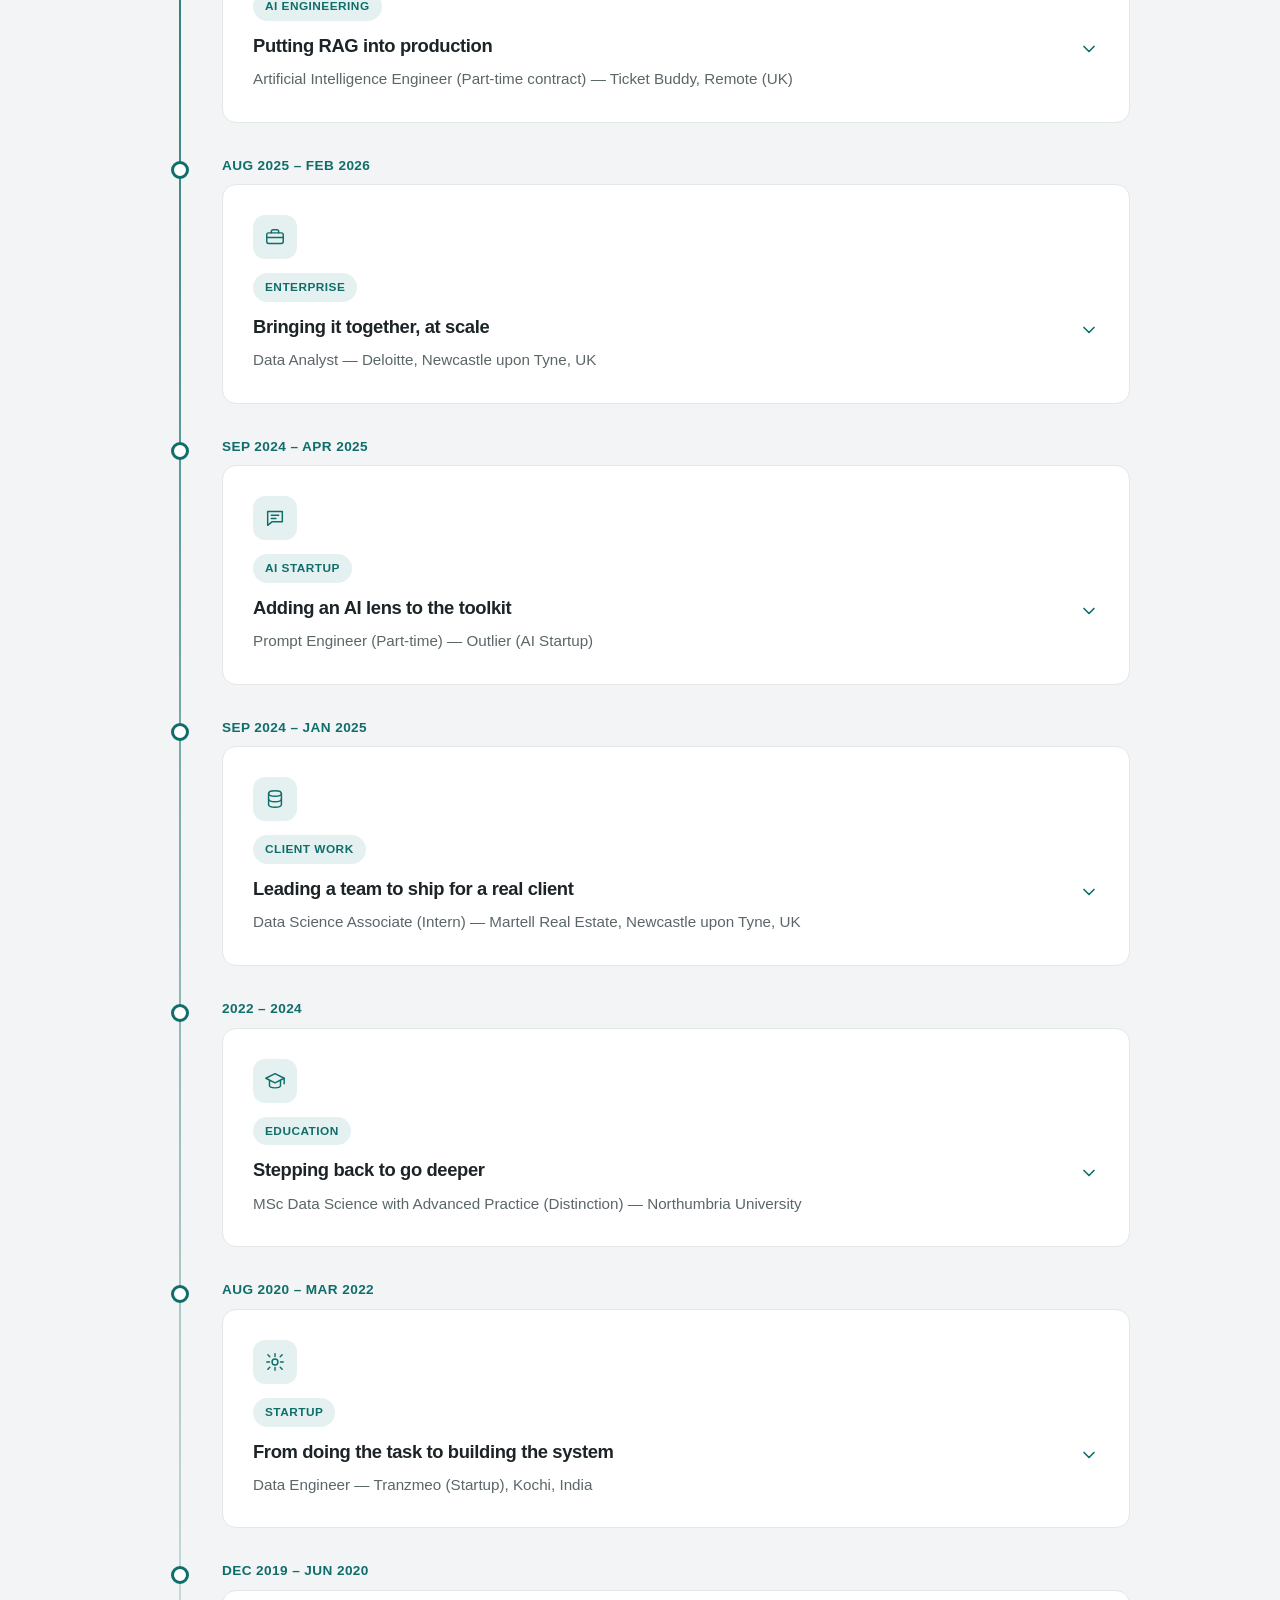
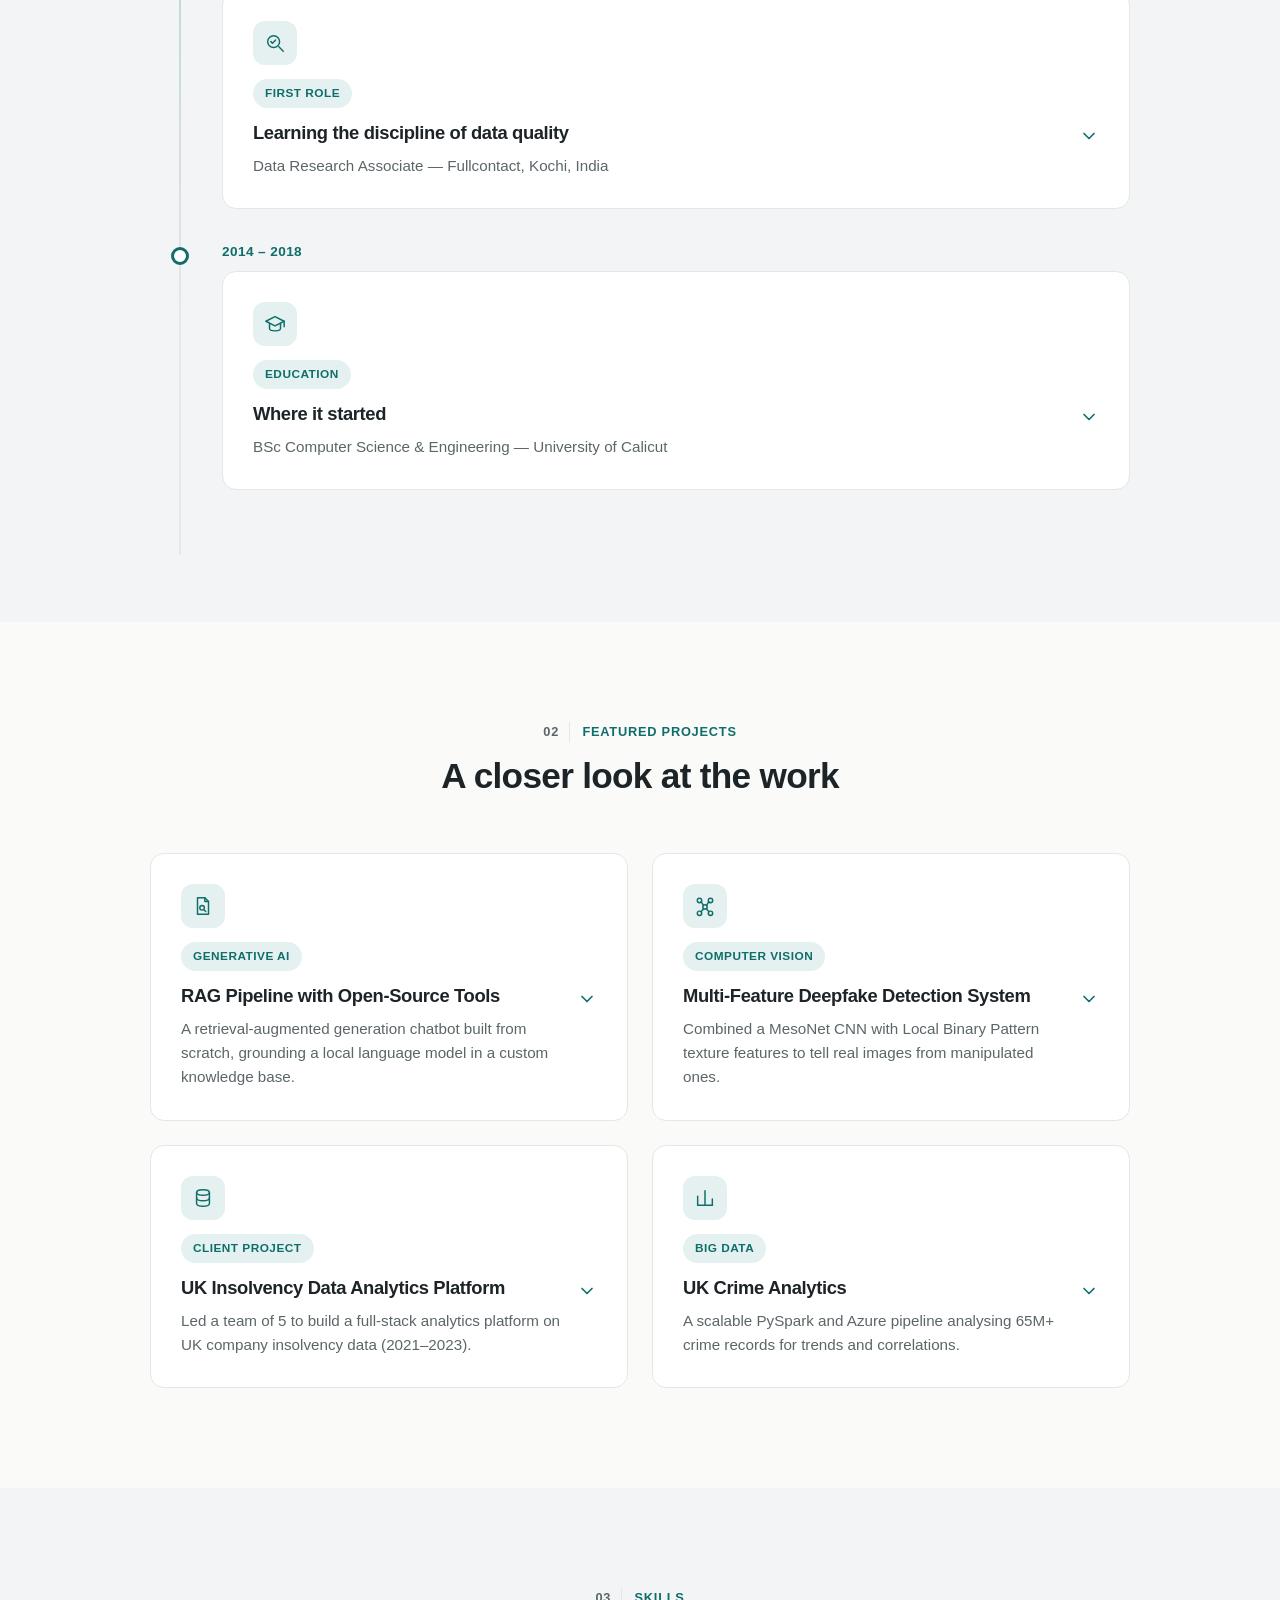
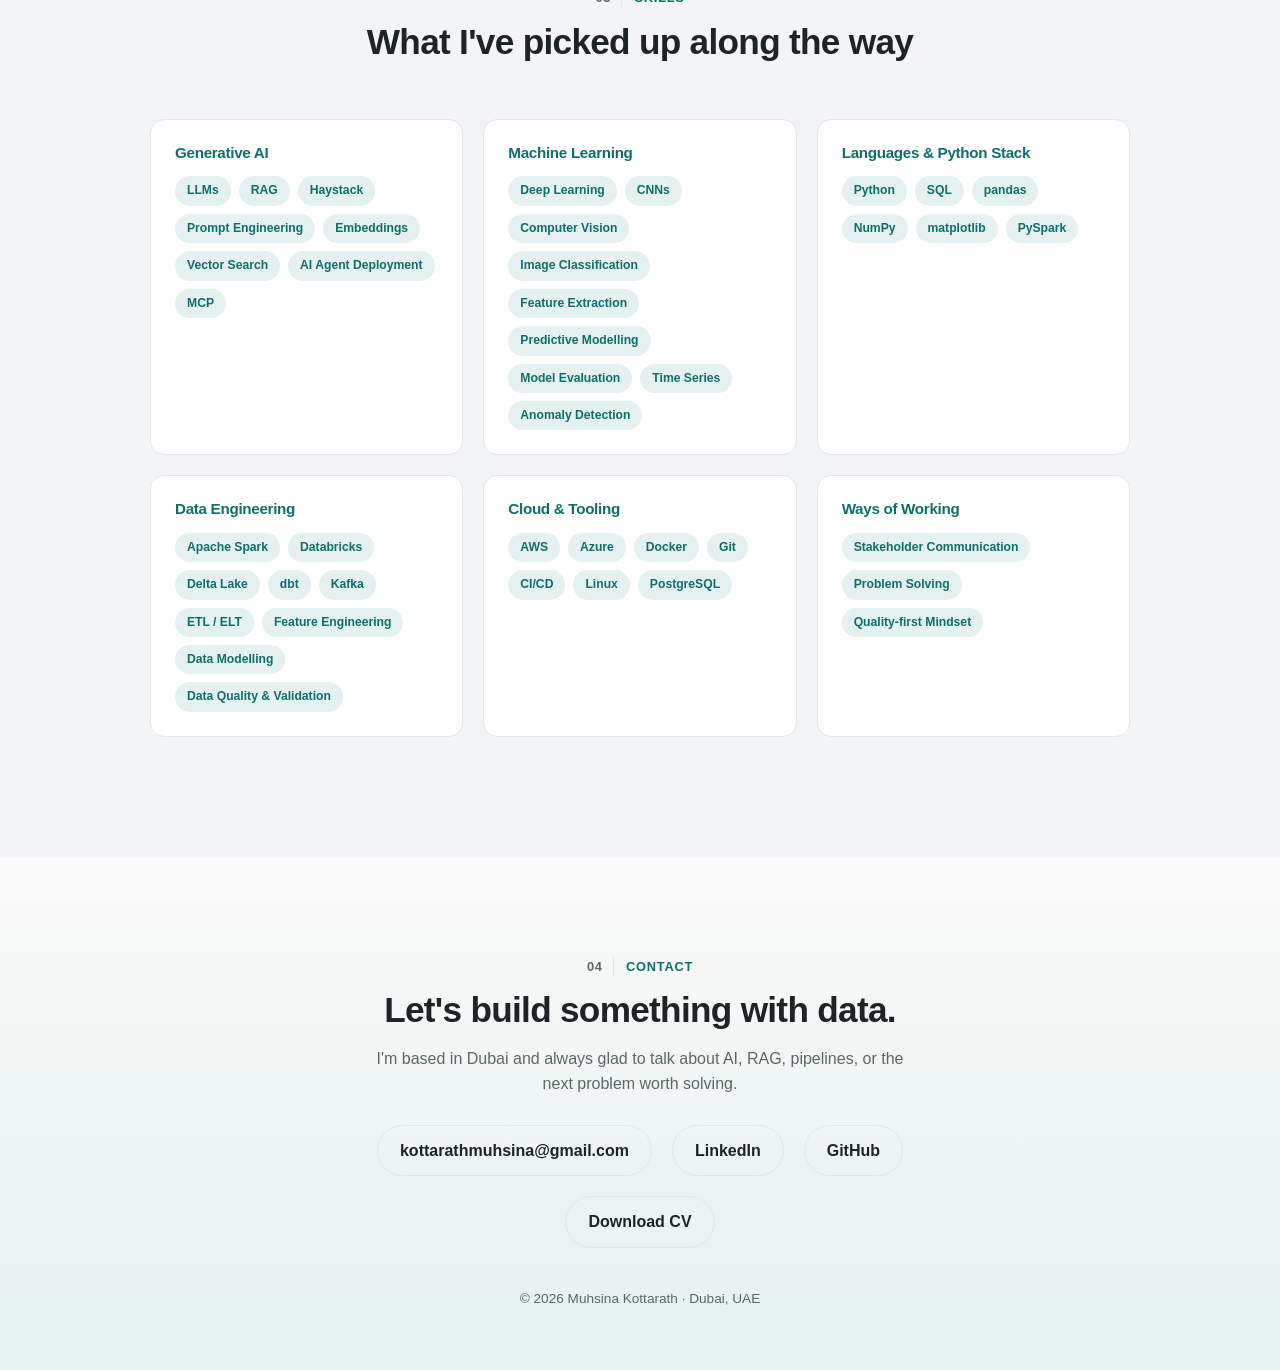
==== commit 9b21511b: "Portfolio: AI Engineer redesign, journey timeline, projects, certifications Co-Authored-By: Claude S" ====
--- a/index.html
+++ b/index.html
@@ -3,7 +3,13 @@
 <head>
 <meta charset="UTF-8">
 <meta name="viewport" content="width=device-width, initial-scale=1.0">
-<title>Muhsina Kottarath — Data Analyst</title>
+<title>Muhsina Kottarath — AI Engineer</title>
+<meta name="description" content="Muhsina Kottarath is an AI Engineer based in Dubai, UAE, with 4+ years across machine learning, LLM applications (RAG) and production data engineering, and an MSc in Data Science (Distinction).">
+<meta property="og:title" content="Muhsina Kottarath — AI Engineer">
+<meta property="og:description" content="AI Engineer in Dubai, UAE. RAG and LLM applications, machine learning and production data engineering.">
+<meta property="og:type" content="website">
+<meta name="theme-color" content="#0f6e6a">
+<link rel="icon" href="data:image/svg+xml,%3Csvg xmlns='http://www.w3.org/2000/svg' viewBox='0 0 64 64'%3E%3Crect width='64' height='64' rx='14' fill='%230f6e6a'/%3E%3Ctext x='32' y='42' font-size='28' font-family='sans-serif' font-weight='700' text-anchor='middle' fill='white'%3EMK%3C/text%3E%3C/svg%3E">
 <link rel="stylesheet" href="style.css">
 </head>
 <body>
@@ -18,7 +24,7 @@
       <a href="#skills">Skills</a>
       <a href="certifications.html">Certifications</a>
       <a href="#contact">Contact</a>
-      <a href="https://github.com/muhsinakottarath" target="_blank" rel="noopener">GitHub</a>
+      <a href="https://github.com/muhsinakottarath" target="_blank" rel="noopener" class="nav-github">GitHub</a>
     </div>
   </div>
 </nav>
@@ -27,18 +33,25 @@
 <header class="hero" id="hero">
   <div class="hero-inner fade-in">
     <img src="images/muhsina.jpg" alt="Muhsina Kottarath" class="hero-photo">
-    <p class="hero-eyebrow">Data Analyst · Newcastle Upon Tyne, UK</p>
+    <p class="availability"><span class="availability-dot" aria-hidden="true"></span>Based in Dubai, UAE · Open to new roles</p>
     <h1>Muhsina Kottarath</h1>
+    <p class="hero-eyebrow">AI Engineer</p>
     <p class="hero-summary">
-      I started my career checking data by hand, one record at a time. Since then I've built the
-      pipelines that do that checking automatically, studied the theory behind why models work,
-      and used both to turn messy, high-stakes data into decisions people can trust. This is that
-      journey — one skill built on the last.
+      I build AI systems that run on data you can trust. I started by validating records by hand,
+      moved on to real-time pipelines and an MSc in Data Science, and now take models beyond the
+      notebook — from deep learning for image classification to RAG systems built from scratch.
     </p>
     <div class="hero-actions">
       <a href="#journey" class="btn btn-primary">See the journey</a>
+      <a href="Muhsina-Kottarath-CV.pdf" target="_blank" rel="noopener" class="btn btn-ghost">Download CV</a>
       <a href="https://www.linkedin.com/in/muhsina-kottarath/" target="_blank" rel="noopener" class="btn btn-ghost">Get in touch</a>
     </div>
+    <dl class="hero-stats">
+      <div class="hero-stat"><dt>4+</dt><dd>Years across ML, LLM apps and data engineering</dd></div>
+      <div class="hero-stat"><dt>1M+</dt><dd>Audit records validated at Deloitte</dd></div>
+      <div class="hero-stat"><dt>65M+</dt><dd>Records analysed with PySpark on Azure</dd></div>
+      <div class="hero-stat"><dt>MSc</dt><dd>Data Science, with Distinction</dd></div>
+    </dl>
   </div>
   <div class="hero-scroll-cue" aria-hidden="true">
     <span></span>
@@ -48,347 +61,375 @@
 <!-- ===================== JOURNEY ===================== -->
 <section class="journey" id="journey">
   <div class="section-head fade-in">
-    <p class="section-eyebrow">My Journey</p>
-    <h2>From validating data by hand to building the systems that do it</h2>
-  </div>
-
-  <div class="journey-layout fade-in">
-    <div class="journey-list" role="tablist" aria-label="Career timeline">
-      <button class="journey-list-item is-active" id="jl-1" role="tab" aria-selected="true" aria-controls="jd-1" data-journey-target="jd-1" tabindex="0">
-        <span class="jl-year">2014 – 2018</span>
-        <span class="jl-role">Where it started</span>
-        <span class="jl-company">University of Calicut</span>
-      </button>
-      <button class="journey-list-item" id="jl-2" role="tab" aria-selected="false" aria-controls="jd-2" data-journey-target="jd-2" tabindex="-1">
-        <span class="jl-year">Dec 2019 – Jun 2020</span>
-        <span class="jl-role">Data Research Associate</span>
-        <span class="jl-company">Fullcontact</span>
-      </button>
-      <button class="journey-list-item" id="jl-3" role="tab" aria-selected="false" aria-controls="jd-3" data-journey-target="jd-3" tabindex="-1">
-        <span class="jl-year">Aug 2020 – Mar 2022</span>
-        <span class="jl-role">Data Analyst / Data Engineer</span>
-        <span class="jl-company">Tranzmeo</span>
-      </button>
-      <button class="journey-list-item" id="jl-4" role="tab" aria-selected="false" aria-controls="jd-4" data-journey-target="jd-4" tabindex="-1">
-        <span class="jl-year">2022 – 2024</span>
-        <span class="jl-role">MSc Data Science</span>
-        <span class="jl-company">Northumbria University</span>
-      </button>
-      <button class="journey-list-item" id="jl-5" role="tab" aria-selected="false" aria-controls="jd-5" data-journey-target="jd-5" tabindex="-1">
-        <span class="jl-year">Sep 2024 – Apr 2025</span>
-        <span class="jl-role">Prompt Engineer</span>
-        <span class="jl-company">Outlier</span>
-      </button>
-      <button class="journey-list-item" id="jl-6" role="tab" aria-selected="false" aria-controls="jd-6" data-journey-target="jd-6" tabindex="-1">
-        <span class="jl-year">Aug 2025 – Feb 2026</span>
-        <span class="jl-role">Data Analyst</span>
-        <span class="jl-company">Deloitte</span>
-      </button>
-      <button class="journey-list-item" id="jl-7" role="tab" aria-selected="false" aria-controls="jd-7" data-journey-target="jd-7" tabindex="-1">
-        <span class="jl-year">Now</span>
-        <span class="jl-role">Looking ahead</span>
-        <span class="jl-company">What's next</span>
-      </button>
-    </div>
-
-    <div class="journey-detail">
-
-      <div class="journey-detail-panel is-active" id="jd-1" role="tabpanel" aria-labelledby="jl-1">
-        <p class="tl-year">2014 – 2018</p>
-        <h3>Where it started</h3>
-        <p class="tl-role">BSc Computer Science &amp; Engineering — University of Calicut</p>
-
-        <p class="jd-label">About University of Calicut</p>
-        <p class="jd-text">
-          A public university in Kerala, India, offering undergraduate and postgraduate
-          programmes across engineering, sciences, and humanities.
+    <p class="section-eyebrow"><span class="section-num">01</span> My Journey</p>
+    <h2>From validating data by hand to shipping AI systems</h2>
+  </div>
+
+  <div class="timeline">
+    <div class="timeline-line" aria-hidden="true"></div>
+
+    <!-- Now -->
+    <article class="tl-item tl-now fade-in">
+      <div class="tl-dot tl-dot-now"></div>
+      <p class="tl-year">Now · Dubai, UAE</p>
+      <div class="project-card project-card-now">
+        <div class="project-icon" aria-hidden="true">
+          <svg viewBox="0 0 24 24" fill="none" stroke="currentColor" stroke-width="1.6" stroke-linecap="round" stroke-linejoin="round"><circle cx="12" cy="12" r="9"/><path d="m14.5 9.5-1.2 3.8-3.8 1.2 1.2-3.8 3.8-1.2Z"/></svg>
+        </div>
+        <h3>Looking ahead</h3>
+        <p class="project-summary">
+          Based in Dubai and looking for my next AI Engineer role — building production RAG and LLM
+          systems on solid data foundations, with the quality-first habits I picked up along the way.
         </p>
-
-        <p class="jd-label">My role</p>
-        <p class="jd-text">
-          Foundations in data structures, statistics, and probability — the grammar I'd later
-          use to make sense of every dataset that came after this.
-        </p>
-
-        <div class="detail-grid">
-          <div class="detail-block">
-            <h4>Skills Gained</h4>
+      </div>
+    </article>
+
+    <!-- 1 -->
+    <article class="tl-item fade-in">
+      <div class="tl-dot"></div>
+      <p class="tl-year">Apr 2026 – Sep 2026</p>
+      <div class="project-card">
+        <div class="project-icon" aria-hidden="true">
+          <svg viewBox="0 0 24 24" fill="none" stroke="currentColor" stroke-width="1.6" stroke-linecap="round" stroke-linejoin="round"><rect x="7" y="7" width="10" height="10" rx="1.5"/><path d="M10 3v4M14 3v4M10 17v4M14 17v4M3 10h4M3 14h4M17 10h4M17 14h4"/></svg>
+        </div>
+        <div class="project-tag">AI Engineering</div>
+        <div class="card-toggle" data-expand-toggle role="button" tabindex="0" aria-expanded="false" aria-controls="tl-details-1">
+          <div>
+            <h3>Putting RAG into production</h3>
+            <p class="project-summary">Artificial Intelligence Engineer (Part-time contract) — Ticket Buddy, Remote (UK)</p>
+          </div>
+          <span class="expand-chevron" aria-hidden="true">
+            <svg viewBox="0 0 24 24" fill="none" stroke="currentColor" stroke-width="2" stroke-linecap="round" stroke-linejoin="round"><path d="M6 9l6 6 6-6"/></svg>
+          </span>
+        </div>
+        <div class="expand-panel" id="tl-details-1">
+          <div class="detail-block">
+            <h4>About Ticket Buddy</h4>
+            <p>An AI-powered customer support product that answers customer queries from a structured knowledge base.</p>
+          </div>
+          <div class="detail-block">
+            <h4>Key Achievements</h4>
             <ul>
-              <li>Data structures &amp; algorithms</li>
-              <li>Statistics &amp; probability</li>
-              <li>Programming fundamentals</li>
-              <li>Analytical problem solving</li>
+              <li>Supported RAG pipelines in Haystack for an AI-powered customer support product, so the AI answers customer queries from a structured knowledge base.</li>
+              <li>Built automated Python pipelines that process documents, web content, emails and third-party data into that knowledge base.</li>
+              <li>Worked with backend and AI engineers on integration, and ran validation and quality checks on the data feeding the AI.</li>
             </ul>
           </div>
           <div class="detail-block">
-            <h4>Key Accomplishments</h4>
+            <h4>Tools &amp; Tech</h4>
+            <div class="tag-row">
+              <span class="tag-pill">Haystack</span>
+              <span class="tag-pill">RAG</span>
+              <span class="tag-pill">Python</span>
+              <span class="tag-pill">Data Pipelines</span>
+            </div>
+          </div>
+        </div>
+      </div>
+    </article>
+
+    <!-- 2 -->
+    <article class="tl-item fade-in">
+      <div class="tl-dot"></div>
+      <p class="tl-year">Aug 2025 – Feb 2026</p>
+      <div class="project-card">
+        <div class="project-icon" aria-hidden="true">
+          <svg viewBox="0 0 24 24" fill="none" stroke="currentColor" stroke-width="1.6" stroke-linecap="round" stroke-linejoin="round"><rect x="3" y="7.5" width="18" height="11.5" rx="2"/><path d="M8 7.5V6a2 2 0 0 1 2-2h4a2 2 0 0 1 2 2v1.5M3 12.5h18"/></svg>
+        </div>
+        <div class="project-tag">Enterprise</div>
+        <div class="card-toggle" data-expand-toggle role="button" tabindex="0" aria-expanded="false" aria-controls="tl-details-2">
+          <div>
+            <h3>Bringing it together, at scale</h3>
+            <p class="project-summary">Data Analyst — Deloitte, Newcastle upon Tyne, UK</p>
+          </div>
+          <span class="expand-chevron" aria-hidden="true">
+            <svg viewBox="0 0 24 24" fill="none" stroke="currentColor" stroke-width="2" stroke-linecap="round" stroke-linejoin="round"><path d="M6 9l6 6 6-6"/></svg>
+          </span>
+        </div>
+        <div class="expand-panel" id="tl-details-2">
+          <div class="detail-block">
+            <h4>About Deloitte</h4>
+            <p>One of the Big Four global professional services firms, providing audit, tax, consulting, and risk advisory services.</p>
+          </div>
+          <div class="detail-block">
+            <h4>Key Achievements</h4>
             <ul>
-              <li>Completed a 4-year Computer Science &amp; Engineering degree</li>
-              <li>Built the theoretical foundation for every data role since</li>
+              <li>Processed and validated large-scale financial and audit datasets (<strong>1M+ records</strong>) using PySpark on Databricks, building structured data quality checks for accuracy and consistency across audit outputs.</li>
+              <li>Mapped and standardised raw audit data into a cloud platform schema (Omnia), resolving inconsistencies in entity structures, date formats and column mappings across audit teams in Canada, Germany and the Netherlands.</li>
+              <li>Escalated and resolved a reconciliation risk by showing stakeholders the data integrity impact of removing unmapped ledger accounts, securing the correct source data instead of a workaround.</li>
+              <li>Managed <strong>5 concurrent data tickets</strong> internationally at <strong>99% quality accuracy</strong> during peak financial year-end periods.</li>
             </ul>
           </div>
           <div class="detail-block">
-            <h4>Tools &amp; Tech Used</h4>
-            <div class="tag-row">
-              <span class="tag-pill">C</span>
-              <span class="tag-pill">Java</span>
-              <span class="tag-pill">SQL</span>
-              <span class="tag-pill">Mathematics &amp; Statistics</span>
-            </div>
-          </div>
-        </div>
-      </div>
-
-      <div class="journey-detail-panel" id="jd-2" role="tabpanel" aria-labelledby="jl-2">
-        <p class="tl-year">Dec 2019 – Jun 2020</p>
-        <h3>Learning the discipline of data quality</h3>
-        <p class="tl-role">Data Research Associate — Fullcontact, Kochi, India</p>
-
-        <p class="jd-label">About Fullcontact</p>
-        <p class="jd-text">
-          Fullcontact provides identity resolution and contact-data enrichment APIs that help
-          businesses match, verify, and unify customer records.
-        </p>
-
-        <p class="jd-label">My role</p>
-        <p class="jd-text">
-          My first real-world data role — where attention to detail stopped being a
-          nice-to-have and became a habit.
-        </p>
-
-        <div class="detail-grid">
-          <div class="detail-block">
-            <h4>Skills Gained</h4>
-            <ul>
-              <li>Data validation &amp; QC processes</li>
-              <li>Logical, rule-based checking</li>
-              <li>Working with algorithm-generated data</li>
-              <li>Attention to detail at volume</li>
-            </ul>
-          </div>
-          <div class="detail-block">
-            <h4>Key Accomplishments</h4>
-            <ul>
-              <li>Validated 600+ data entries daily</li>
-              <li>Maintained 90%+ accuracy consistently</li>
-            </ul>
-          </div>
-          <div class="detail-block">
-            <h4>Tools &amp; Tech Used</h4>
-            <div class="tag-row">
-              <span class="tag-pill">Excel</span>
-              <span class="tag-pill">SQL</span>
-              <span class="tag-pill">QC Tooling</span>
-            </div>
-          </div>
-        </div>
-      </div>
-
-      <div class="journey-detail-panel" id="jd-3" role="tabpanel" aria-labelledby="jl-3">
-        <p class="tl-year">Aug 2020 – Mar 2022</p>
-        <h3>From doing the task to building the system</h3>
-        <p class="tl-role">Data Analyst / Data Engineer — Tranzmeo (Startup), Kochi, India</p>
-
-        <p class="jd-label">About Tranzmeo</p>
-        <p class="jd-text">
-          A Kochi-based startup building geospatial and IoT sensor-data platforms for
-          infrastructure and environmental monitoring.
-        </p>
-
-        <p class="jd-label">My role</p>
-        <p class="jd-text">
-          Grew from running manual checks to designing the pipelines and infrastructure that
-          ran them automatically.
-        </p>
-
-        <div class="detail-grid">
-          <div class="detail-block">
-            <h4>Skills Gained</h4>
-            <ul>
-              <li>ETL design &amp; redesign</li>
-              <li>Real-time streaming pipelines</li>
-              <li>Infrastructure migration</li>
-              <li>Backend API development</li>
-            </ul>
-          </div>
-          <div class="detail-block">
-            <h4>Key Accomplishments</h4>
-            <ul>
-              <li>20% improvement in processing efficiency</li>
-              <li>Built &amp; maintained pipelines across 60+ pipeline stations</li>
-              <li>Automated daily validation, saving 40 minutes/day</li>
-            </ul>
-          </div>
-          <div class="detail-block">
-            <h4>Tools &amp; Tech Used</h4>
-            <div class="tag-row">
-              <span class="tag-pill">Python</span>
-              <span class="tag-pill">PostgreSQL</span>
-              <span class="tag-pill">Apache Spark</span>
-              <span class="tag-pill">Kafka</span>
-              <span class="tag-pill">Docker</span>
-            </div>
-          </div>
-        </div>
-      </div>
-
-      <div class="journey-detail-panel" id="jd-4" role="tabpanel" aria-labelledby="jl-4">
-        <p class="tl-year">2022 – 2024</p>
-        <h3>Stepping back to go deeper</h3>
-        <p class="tl-role">MSc Data Science with Advanced Practice (Distinction) — Northumbria University</p>
-
-        <p class="jd-label">About Northumbria University</p>
-        <p class="jd-text">
-          A public research university in Newcastle upon Tyne, UK, with a strong applied
-          programme in data science and AI.
-        </p>
-
-        <p class="jd-label">My role</p>
-        <p class="jd-text">
-          Went back to theory — machine learning, deep learning, and data visualisation — then
-          applied it immediately on two fronts.
-        </p>
-
-        <div class="detail-grid">
-          <div class="detail-block">
-            <h4>Skills Gained</h4>
-            <ul>
-              <li>Machine learning &amp; deep learning</li>
-              <li>Data visualisation</li>
-              <li>Team leadership</li>
-              <li>Client delivery management</li>
-            </ul>
-          </div>
-          <div class="detail-block">
-            <h4>Key Accomplishments</h4>
-            <ul>
-              <li>Graduated with Distinction</li>
-              <li>Deepfake detection model outperformed single-method baselines (dissertation)</li>
-              <li>Led a team of 5 to 100% on-time delivery, 100% client satisfaction (Martell Real Estate)</li>
-            </ul>
-          </div>
-          <div class="detail-block">
-            <h4>Tools &amp; Tech Used</h4>
-            <div class="tag-row">
-              <span class="tag-pill">Python</span>
-              <span class="tag-pill">CNN (MesoNet)</span>
-              <span class="tag-pill">LBP</span>
-              <span class="tag-pill">Django</span>
-              <span class="tag-pill">PostgreSQL</span>
-            </div>
-          </div>
-        </div>
-      </div>
-
-      <div class="journey-detail-panel" id="jd-5" role="tabpanel" aria-labelledby="jl-5">
-        <p class="tl-year">Sep 2024 – Apr 2025</p>
-        <h3>Adding an AI lens to the toolkit</h3>
-        <p class="tl-role">Prompt Engineer — Outlier (AI Startup)</p>
-
-        <p class="jd-label">About Outlier</p>
-        <p class="jd-text">
-          An AI startup that connects subject-matter experts with AI labs to evaluate and
-          improve large language model outputs through human feedback.
-        </p>
-
-        <p class="jd-label">My role</p>
-        <p class="jd-text">
-          Explored the emerging AI/LLM space — a new kind of quality checking, this time for
-          models instead of records.
-        </p>
-
-        <div class="detail-grid">
-          <div class="detail-block">
-            <h4>Skills Gained</h4>
-            <ul>
-              <li>LLM output evaluation</li>
-              <li>Prompt engineering &amp; iteration</li>
-              <li>AI quality assessment</li>
-            </ul>
-          </div>
-          <div class="detail-block">
-            <h4>Key Accomplishments</h4>
-            <ul>
-              <li>Evaluated and compared LLM outputs for accuracy</li>
-              <li>Improved prompt quality through iterative testing</li>
-            </ul>
-          </div>
-          <div class="detail-block">
-            <h4>Tools &amp; Tech Used</h4>
-            <div class="tag-row">
-              <span class="tag-pill">LLMs</span>
-              <span class="tag-pill">Prompt Engineering</span>
-              <span class="tag-pill">Evaluation Frameworks</span>
-            </div>
-          </div>
-        </div>
-      </div>
-
-      <div class="journey-detail-panel" id="jd-6" role="tabpanel" aria-labelledby="jl-6">
-        <p class="tl-year">Aug 2025 – Feb 2026</p>
-        <h3>Bringing it together, at scale</h3>
-        <p class="tl-role">Data Analyst — Deloitte, Newcastle Upon Tyne</p>
-
-        <p class="jd-label">About Deloitte</p>
-        <p class="jd-text">
-          One of the Big Four global professional services firms, providing audit, tax,
-          consulting, and risk advisory services.
-        </p>
-
-        <p class="jd-label">My role</p>
-        <p class="jd-text">
-          The same rigor from day one, now operating on enterprise-scale financial and audit
-          data.
-        </p>
-
-        <div class="detail-grid">
-          <div class="detail-block">
-            <h4>Skills Gained</h4>
-            <ul>
-              <li>Large-scale data processing</li>
-              <li>Cross-functional, cross-regional collaboration</li>
-              <li>Audit data validation</li>
-              <li>Concurrent ticket management</li>
-            </ul>
-          </div>
-          <div class="detail-block">
-            <h4>Key Accomplishments</h4>
-            <ul>
-              <li>Processed &amp; validated 1M+ record datasets</li>
-              <li>Maintained 98% quality accuracy</li>
-              <li>Managed 5 concurrent data tickets</li>
-              <li>Collaborated with audit teams across Canada, Germany, and the Netherlands</li>
-            </ul>
-          </div>
-          <div class="detail-block">
-            <h4>Tools &amp; Tech Used</h4>
+            <h4>Tools &amp; Tech</h4>
             <div class="tag-row">
               <span class="tag-pill">PySpark</span>
               <span class="tag-pill">Databricks</span>
+              <span class="tag-pill">Python</span>
               <span class="tag-pill">SQL</span>
-              <span class="tag-pill">Python</span>
             </div>
           </div>
         </div>
       </div>
-
-      <div class="journey-detail-panel" id="jd-7" role="tabpanel" aria-labelledby="jl-7">
-        <p class="tl-year">Now</p>
-        <h3>Looking ahead</h3>
-        <p class="jd-text">
-          Actively seeking a Data Analyst role where I can keep building — combining data
-          engineering fundamentals, analytical rigor, and a growing interest in AI-driven tools.
-        </p>
-      </div>
-
-    </div>
+    </article>
+
+    <!-- 3 -->
+    <article class="tl-item fade-in">
+      <div class="tl-dot"></div>
+      <p class="tl-year">Sep 2024 – Apr 2025</p>
+      <div class="project-card">
+        <div class="project-icon" aria-hidden="true">
+          <svg viewBox="0 0 24 24" fill="none" stroke="currentColor" stroke-width="1.6" stroke-linecap="round" stroke-linejoin="round"><path d="M4 5h16v11H9l-5 4V5Z"/><path d="M8 9h8M8 12.5h5"/></svg>
+        </div>
+        <div class="project-tag">AI Startup</div>
+        <div class="card-toggle" data-expand-toggle role="button" tabindex="0" aria-expanded="false" aria-controls="tl-details-3">
+          <div>
+            <h3>Adding an AI lens to the toolkit</h3>
+            <p class="project-summary">Prompt Engineer (Part-time) — Outlier (AI Startup)</p>
+          </div>
+          <span class="expand-chevron" aria-hidden="true">
+            <svg viewBox="0 0 24 24" fill="none" stroke="currentColor" stroke-width="2" stroke-linecap="round" stroke-linejoin="round"><path d="M6 9l6 6 6-6"/></svg>
+          </span>
+        </div>
+        <div class="expand-panel" id="tl-details-3">
+          <div class="detail-block">
+            <h4>About Outlier</h4>
+            <p>An AI startup that connects subject-matter experts with AI labs to evaluate and improve large language model outputs through human feedback.</p>
+          </div>
+          <div class="detail-block">
+            <h4>Key Achievements</h4>
+            <ul>
+              <li>Evaluated and compared multiple LLM responses, validating outputs against reliable sources and logical checks to identify reasoning and factual failure modes.</li>
+              <li>Improved prompt quality through iterative testing and structured feedback, contributing to more consistent model outputs.</li>
+            </ul>
+          </div>
+          <div class="detail-block">
+            <h4>Tools &amp; Tech</h4>
+            <div class="tag-row">
+              <span class="tag-pill">LLM Evaluation</span>
+              <span class="tag-pill">Prompt Engineering</span>
+            </div>
+          </div>
+        </div>
+      </div>
+    </article>
+
+    <!-- 4 -->
+    <article class="tl-item fade-in">
+      <div class="tl-dot"></div>
+      <p class="tl-year">Sep 2024 – Jan 2025</p>
+      <div class="project-card">
+        <div class="project-icon" aria-hidden="true">
+          <svg viewBox="0 0 24 24" fill="none" stroke="currentColor" stroke-width="1.6" stroke-linecap="round" stroke-linejoin="round"><ellipse cx="12" cy="6" rx="7" ry="3"/><path d="M5 6v12c0 1.66 3.13 3 7 3s7-1.34 7-3V6"/><path d="M5 12c0 1.66 3.13 3 7 3s7-1.34 7-3"/></svg>
+        </div>
+        <div class="project-tag">Client Work</div>
+        <div class="card-toggle" data-expand-toggle role="button" tabindex="0" aria-expanded="false" aria-controls="tl-details-4">
+          <div>
+            <h3>Leading a team to ship for a real client</h3>
+            <p class="project-summary">Data Science Associate (Intern) — Martell Real Estate, Newcastle upon Tyne, UK</p>
+          </div>
+          <span class="expand-chevron" aria-hidden="true">
+            <svg viewBox="0 0 24 24" fill="none" stroke="currentColor" stroke-width="2" stroke-linecap="round" stroke-linejoin="round"><path d="M6 9l6 6 6-6"/></svg>
+          </span>
+        </div>
+        <div class="expand-panel" id="tl-details-4">
+          <div class="detail-block">
+            <h4>About the project</h4>
+            <p>A full-stack analytics platform for an external client, analysing UK government company insolvency data from 2021 to 2023.</p>
+          </div>
+          <div class="detail-block">
+            <h4>Key Achievements</h4>
+            <ul>
+              <li>Led a team of <strong>5</strong> to design and build the analytics platform (Django, PostgreSQL, HTML/CSS), with AI tools integrated for automated analysis.</li>
+              <li>Built an automated ETL process in Python to read, clean, deduplicate and load source data into PostgreSQL, with checks preventing duplicate or overwritten records.</li>
+              <li>Presented findings to internal and external stakeholders throughout delivery, cutting development time by <strong>30%</strong> and delivering <strong>100% on time</strong>.</li>
+            </ul>
+          </div>
+          <div class="detail-block">
+            <h4>Tools &amp; Tech</h4>
+            <div class="tag-row">
+              <span class="tag-pill">Django</span>
+              <span class="tag-pill">PostgreSQL</span>
+              <span class="tag-pill">Python</span>
+              <span class="tag-pill">ETL</span>
+            </div>
+          </div>
+        </div>
+      </div>
+    </article>
+
+    <!-- 5 -->
+    <article class="tl-item fade-in">
+      <div class="tl-dot"></div>
+      <p class="tl-year">2022 – 2024</p>
+      <div class="project-card">
+        <div class="project-icon" aria-hidden="true">
+          <svg viewBox="0 0 24 24" fill="none" stroke="currentColor" stroke-width="1.6" stroke-linecap="round" stroke-linejoin="round"><path d="M12 4 2 9l10 5 10-5-10-5Z"/><path d="M6 11.5V17c0 1.4 2.7 2.5 6 2.5s6-1.1 6-2.5v-5.5"/><path d="M22 9v6"/></svg>
+        </div>
+        <div class="project-tag">Education</div>
+        <div class="card-toggle" data-expand-toggle role="button" tabindex="0" aria-expanded="false" aria-controls="tl-details-5">
+          <div>
+            <h3>Stepping back to go deeper</h3>
+            <p class="project-summary">MSc Data Science with Advanced Practice (Distinction) — Northumbria University</p>
+          </div>
+          <span class="expand-chevron" aria-hidden="true">
+            <svg viewBox="0 0 24 24" fill="none" stroke="currentColor" stroke-width="2" stroke-linecap="round" stroke-linejoin="round"><path d="M6 9l6 6 6-6"/></svg>
+          </span>
+        </div>
+        <div class="expand-panel" id="tl-details-5">
+          <div class="detail-block">
+            <h4>About Northumbria University</h4>
+            <p>A public research university in Newcastle upon Tyne, UK.</p>
+          </div>
+          <div class="detail-block">
+            <h4>Highlights</h4>
+            <ul>
+              <li>Graduated with <strong>Distinction</strong>, covering machine learning, deep learning, data analysis and data visualisation.</li>
+              <li>Dissertation in computer vision: a multi-feature deepfake image detector combining a MesoNet CNN with Local Binary Pattern features.</li>
+            </ul>
+          </div>
+          <div class="detail-block">
+            <h4>Tools &amp; Tech</h4>
+            <div class="tag-row">
+              <span class="tag-pill">Python</span>
+              <span class="tag-pill">CNN (MesoNet)</span>
+              <span class="tag-pill">LBP</span>
+              <span class="tag-pill">Computer Vision</span>
+            </div>
+          </div>
+        </div>
+      </div>
+    </article>
+
+    <!-- 6 -->
+    <article class="tl-item fade-in">
+      <div class="tl-dot"></div>
+      <p class="tl-year">Aug 2020 – Mar 2022</p>
+      <div class="project-card">
+        <div class="project-icon" aria-hidden="true">
+          <svg viewBox="0 0 24 24" fill="none" stroke="currentColor" stroke-width="1.6" stroke-linecap="round" stroke-linejoin="round"><circle cx="12" cy="12" r="3.2"/><path d="M12 3v3M12 18v3M4.2 4.2l2.1 2.1M17.7 17.7l2.1 2.1M3 12h3M18 12h3M4.2 19.8l2.1-2.1M17.7 6.3l2.1-2.1"/></svg>
+        </div>
+        <div class="project-tag">Startup</div>
+        <div class="card-toggle" data-expand-toggle role="button" tabindex="0" aria-expanded="false" aria-controls="tl-details-6">
+          <div>
+            <h3>From doing the task to building the system</h3>
+            <p class="project-summary">Data Engineer — Tranzmeo (Startup), Kochi, India</p>
+          </div>
+          <span class="expand-chevron" aria-hidden="true">
+            <svg viewBox="0 0 24 24" fill="none" stroke="currentColor" stroke-width="2" stroke-linecap="round" stroke-linejoin="round"><path d="M6 9l6 6 6-6"/></svg>
+          </span>
+        </div>
+        <div class="expand-panel" id="tl-details-6">
+          <div class="detail-block">
+            <h4>About Tranzmeo</h4>
+            <p>A Kochi-based startup building sensor-data and anomaly-detection systems for oil and gas pipeline monitoring.</p>
+          </div>
+          <div class="detail-block">
+            <h4>Key Achievements</h4>
+            <ul>
+              <li>Developed real-time Kafka streaming pipelines ingesting time-series sensor data, supporting anomaly detection on oil and gas pipelines for a national petroleum client.</li>
+              <li>Diagnosed missing and inconsistent values degrading model inputs; introduced pre-collection validation with completeness alerts and median imputation where loss was under 30%, improving the reliability of the anomaly detection feed.</li>
+              <li>Built and maintained ETL pipelines in Python and PostgreSQL for sensor data across <strong>60+ pipeline monitoring stations</strong>, improving processing efficiency by <strong>20%</strong>.</li>
+              <li>Led migration of the on-premise platform from Hadoop to Apache Spark/PySpark, independently learning and deploying Spark, Kafka and Docker across all pipelines within 3–4 weeks.</li>
+              <li>Automated daily data validation and infrastructure health checks in Python, saving <strong>40 minutes per day</strong>, and implemented CI/CD (YAML) to improve deployment reliability.</li>
+            </ul>
+          </div>
+          <div class="detail-block">
+            <h4>Tools &amp; Tech</h4>
+            <div class="tag-row">
+              <span class="tag-pill">Python</span>
+              <span class="tag-pill">PostgreSQL</span>
+              <span class="tag-pill">Kafka</span>
+              <span class="tag-pill">Apache Spark</span>
+              <span class="tag-pill">Docker</span>
+              <span class="tag-pill">CI/CD</span>
+            </div>
+          </div>
+        </div>
+      </div>
+    </article>
+
+    <!-- 7 -->
+    <article class="tl-item fade-in">
+      <div class="tl-dot"></div>
+      <p class="tl-year">Dec 2019 – Jun 2020</p>
+      <div class="project-card">
+        <div class="project-icon" aria-hidden="true">
+          <svg viewBox="0 0 24 24" fill="none" stroke="currentColor" stroke-width="1.6" stroke-linecap="round" stroke-linejoin="round"><circle cx="10.5" cy="10.5" r="6.5"/><path d="m21 21-4.8-4.8M7.5 10.5l1.8 1.8 3.4-3.6"/></svg>
+        </div>
+        <div class="project-tag">First Role</div>
+        <div class="card-toggle" data-expand-toggle role="button" tabindex="0" aria-expanded="false" aria-controls="tl-details-7">
+          <div>
+            <h3>Learning the discipline of data quality</h3>
+            <p class="project-summary">Data Research Associate — Fullcontact, Kochi, India</p>
+          </div>
+          <span class="expand-chevron" aria-hidden="true">
+            <svg viewBox="0 0 24 24" fill="none" stroke="currentColor" stroke-width="2" stroke-linecap="round" stroke-linejoin="round"><path d="M6 9l6 6 6-6"/></svg>
+          </span>
+        </div>
+        <div class="expand-panel" id="tl-details-7">
+          <div class="detail-block">
+            <h4>About Fullcontact</h4>
+            <p>Fullcontact provides identity resolution and contact-data enrichment APIs that help businesses match, verify, and unify customer records.</p>
+          </div>
+          <div class="detail-block">
+            <h4>Key Achievements</h4>
+            <ul>
+              <li>Validated <strong>600+ algorithm-generated data entries daily</strong> using logical checks and QC processes, maintaining over <strong>90% data accuracy</strong>.</li>
+            </ul>
+          </div>
+          <div class="detail-block">
+            <h4>Tools &amp; Tech</h4>
+            <div class="tag-row">
+              <span class="tag-pill">Data Validation</span>
+              <span class="tag-pill">QC Processes</span>
+            </div>
+          </div>
+        </div>
+      </div>
+    </article>
+
+    <!-- 8 -->
+    <article class="tl-item fade-in">
+      <div class="tl-dot"></div>
+      <p class="tl-year">2014 – 2018</p>
+      <div class="project-card">
+        <div class="project-icon" aria-hidden="true">
+          <svg viewBox="0 0 24 24" fill="none" stroke="currentColor" stroke-width="1.6" stroke-linecap="round" stroke-linejoin="round"><path d="M12 4 2 9l10 5 10-5-10-5Z"/><path d="M6 11.5V17c0 1.4 2.7 2.5 6 2.5s6-1.1 6-2.5v-5.5"/><path d="M22 9v6"/></svg>
+        </div>
+        <div class="project-tag">Education</div>
+        <div class="card-toggle" data-expand-toggle role="button" tabindex="0" aria-expanded="false" aria-controls="tl-details-8">
+          <div>
+            <h3>Where it started</h3>
+            <p class="project-summary">BSc Computer Science &amp; Engineering — University of Calicut</p>
+          </div>
+          <span class="expand-chevron" aria-hidden="true">
+            <svg viewBox="0 0 24 24" fill="none" stroke="currentColor" stroke-width="2" stroke-linecap="round" stroke-linejoin="round"><path d="M6 9l6 6 6-6"/></svg>
+          </span>
+        </div>
+        <div class="expand-panel" id="tl-details-8">
+          <div class="detail-block">
+            <h4>About University of Calicut</h4>
+            <p>A public university in Kerala, India, offering undergraduate and postgraduate programmes across engineering, sciences, and humanities.</p>
+          </div>
+          <div class="detail-block">
+            <h4>What I studied</h4>
+            <ul>
+              <li>Data structures and algorithms.</li>
+              <li>Statistics and probability — the grammar I'd later use to make sense of every dataset that came after this.</li>
+            </ul>
+          </div>
+        </div>
+      </div>
+    </article>
+
   </div>
 </section>
 
 <!-- ===================== PROJECTS ===================== -->
 <section class="projects" id="projects">
   <div class="section-head fade-in">
-    <p class="section-eyebrow">Featured Projects</p>
+    <p class="section-eyebrow"><span class="section-num">02</span> Featured Projects</p>
     <h2>A closer look at the work</h2>
   </div>
 
@@ -396,19 +437,13 @@
 
     <article class="project-card fade-in">
       <div class="project-icon" aria-hidden="true">
-        <svg viewBox="0 0 24 24" fill="none" stroke="currentColor" stroke-width="1.6" stroke-linecap="round" stroke-linejoin="round">
-          <circle cx="6" cy="6" r="2.4"/><circle cx="18" cy="6" r="2.4"/><circle cx="12" cy="13" r="2.4"/><circle cx="6" cy="20" r="2.4"/><circle cx="18" cy="20" r="2.4"/>
-          <path d="M7.8 7.3 10.3 11.4M16.2 7.3 13.7 11.4M10.6 14.9 7.6 18.2M13.4 14.9 16.4 18.2"/>
-        </svg>
-      </div>
-      <div class="project-tag">Machine Learning</div>
+        <svg viewBox="0 0 24 24" fill="none" stroke="currentColor" stroke-width="1.6" stroke-linecap="round" stroke-linejoin="round"><path d="M6 3h8l4 4v14H6V3Z"/><path d="M14 3v4h4"/><circle cx="11" cy="14" r="2.5"/><path d="m13 16 2 2"/></svg>
+      </div>
+      <div class="project-tag">Generative AI</div>
       <div class="card-toggle" data-expand-toggle role="button" tabindex="0" aria-expanded="false" aria-controls="proj-details-1">
         <div>
-          <h3>Multi-Feature Deepfake Detection System</h3>
-          <p class="project-summary">
-            Combined Local Binary Pattern (LBP) feature extraction with a CNN (MesoNet) to detect
-            manipulated images.
-          </p>
+          <h3>RAG Pipeline with Open-Source Tools</h3>
+          <p class="project-summary">A retrieval-augmented generation chatbot built from scratch, grounding a local language model in a custom knowledge base.</p>
         </div>
         <span class="expand-chevron" aria-hidden="true">
           <svg viewBox="0 0 24 24" fill="none" stroke="currentColor" stroke-width="2" stroke-linecap="round" stroke-linejoin="round"><path d="M6 9l6 6 6-6"/></svg>
@@ -417,49 +452,41 @@
       <div class="expand-panel" id="proj-details-1">
         <div class="detail-block">
           <h4>Objective</h4>
-          <p>Detect manipulated (deepfake) images by combining a classical texture-analysis method with a deep learning classifier.</p>
+          <p>Give a lightweight local LLM grounded, source-based answers from a custom knowledge base instead of relying on what the model already knows.</p>
         </div>
         <div class="detail-block">
           <h4>Tech Stack</h4>
           <div class="tag-row">
-            <span class="tag-pill">Python</span>
-            <span class="tag-pill">CNN (MesoNet)</span>
-            <span class="tag-pill">LBP</span>
-            <span class="tag-pill">OpenCV</span>
+              <span class="tag-pill">Python</span>
+              <span class="tag-pill">LLMs</span>
+              <span class="tag-pill">Embeddings</span>
+              <span class="tag-pill">Vector Search</span>
           </div>
         </div>
         <div class="detail-block">
           <h4>What I Did</h4>
           <ul>
-            <li>Implemented LBP-based texture feature extraction</li>
-            <li>Built and trained a MesoNet CNN classifier</li>
-            <li>Fused both feature sets into a combined detection model</li>
-            <li>Evaluated the combined model against single-method baselines</li>
+              <li>Integrated a vector database with a local lightweight language model.</li>
+              <li>Implemented the full pipeline: ingestion, embedding, retrieval and prompt design.</li>
+              <li>Optimised the system to run efficiently on limited hardware.</li>
           </ul>
         </div>
         <div class="detail-block">
           <h4>Outcome</h4>
-          <p>Higher detection accuracy than either method alone — MSc dissertation project.</p>
+          <p>A working end-to-end RAG chatbot, built from scratch with open-source tools.</p>
         </div>
       </div>
     </article>
 
     <article class="project-card fade-in">
       <div class="project-icon" aria-hidden="true">
-        <svg viewBox="0 0 24 24" fill="none" stroke="currentColor" stroke-width="1.6" stroke-linecap="round" stroke-linejoin="round">
-          <ellipse cx="12" cy="6" rx="7" ry="3"/>
-          <path d="M5 6v12c0 1.66 3.13 3 7 3s7-1.34 7-3V6"/>
-          <path d="M5 12c0 1.66 3.13 3 7 3s7-1.34 7-3"/>
-        </svg>
-      </div>
-      <div class="project-tag">Client Project</div>
+        <svg viewBox="0 0 24 24" fill="none" stroke="currentColor" stroke-width="1.6" stroke-linecap="round" stroke-linejoin="round"><circle cx="6" cy="6" r="2.4"/><circle cx="18" cy="6" r="2.4"/><circle cx="12" cy="13" r="2.4"/><circle cx="6" cy="20" r="2.4"/><circle cx="18" cy="20" r="2.4"/><path d="M7.8 7.3 10.3 11.4M16.2 7.3 13.7 11.4M10.6 14.9 7.6 18.2M13.4 14.9 16.4 18.2"/></svg>
+      </div>
+      <div class="project-tag">Computer Vision</div>
       <div class="card-toggle" data-expand-toggle role="button" tabindex="0" aria-expanded="false" aria-controls="proj-details-2">
         <div>
-          <h3>UK Insolvency Data Visualisation Platform</h3>
-          <p class="project-summary">
-            Led a team of 5 to build a data visualisation website analysing UK company insolvency
-            data (2021–2023).
-          </p>
+          <h3>Multi-Feature Deepfake Detection System</h3>
+          <p class="project-summary">Combined a MesoNet CNN with Local Binary Pattern texture features to tell real images from manipulated ones.</p>
         </div>
         <span class="expand-chevron" aria-hidden="true">
           <svg viewBox="0 0 24 24" fill="none" stroke="currentColor" stroke-width="2" stroke-linecap="round" stroke-linejoin="round"><path d="M6 9l6 6 6-6"/></svg>
@@ -468,48 +495,40 @@
       <div class="expand-panel" id="proj-details-2">
         <div class="detail-block">
           <h4>Objective</h4>
-          <p>Give client Martell Real Estate an interactive view into UK company insolvency trends from 2021–2023.</p>
+          <p>Distinguish real from manipulated images by pairing a deep learning classifier with classical texture-feature extraction.</p>
         </div>
         <div class="detail-block">
           <h4>Tech Stack</h4>
           <div class="tag-row">
-            <span class="tag-pill">Django</span>
-            <span class="tag-pill">PostgreSQL</span>
-            <span class="tag-pill">Python</span>
-            <span class="tag-pill">Excel Automation</span>
+              <span class="tag-pill">Python</span>
+              <span class="tag-pill">CNN (MesoNet)</span>
+              <span class="tag-pill">LBP</span>
+              <span class="tag-pill">Computer Vision</span>
           </div>
         </div>
         <div class="detail-block">
           <h4>What I Did</h4>
           <ul>
-            <li>Led a team of 5 through delivery</li>
-            <li>Designed the database layer</li>
-            <li>Automated data ingestion &amp; cleaning from Excel</li>
-            <li>Built interactive dashboards (bar &amp; pie charts)</li>
+              <li>Designed an image classification system combining a MesoNet CNN with Local Binary Pattern features.</li>
+              <li>Evaluated each technique independently before combining them.</li>
           </ul>
         </div>
         <div class="detail-block">
           <h4>Outcome</h4>
-          <p>100% on-time delivery, 100% client satisfaction.</p>
+          <p>The multi-feature model outperformed either approach alone — MSc dissertation (Distinction).</p>
         </div>
       </div>
     </article>
 
     <article class="project-card fade-in">
       <div class="project-icon" aria-hidden="true">
-        <svg viewBox="0 0 24 24" fill="none" stroke="currentColor" stroke-width="1.6" stroke-linecap="round" stroke-linejoin="round">
-          <path d="M4 20V10M12 20V4M20 20v-7"/>
-          <path d="M4 20h16"/>
-        </svg>
-      </div>
-      <div class="project-tag">Big Data</div>
+        <svg viewBox="0 0 24 24" fill="none" stroke="currentColor" stroke-width="1.6" stroke-linecap="round" stroke-linejoin="round"><ellipse cx="12" cy="6" rx="7" ry="3"/><path d="M5 6v12c0 1.66 3.13 3 7 3s7-1.34 7-3V6"/><path d="M5 12c0 1.66 3.13 3 7 3s7-1.34 7-3"/></svg>
+      </div>
+      <div class="project-tag">Client Project</div>
       <div class="card-toggle" data-expand-toggle role="button" tabindex="0" aria-expanded="false" aria-controls="proj-details-3">
         <div>
-          <h3>UK Crime Analytics</h3>
-          <p class="project-summary">
-            Analysed trends across 65M+ crime records to surface patterns in offence types,
-            locations, and time.
-          </p>
+          <h3>UK Insolvency Data Analytics Platform</h3>
+          <p class="project-summary">Led a team of 5 to build a full-stack analytics platform on UK company insolvency data (2021–2023).</p>
         </div>
         <span class="expand-chevron" aria-hidden="true">
           <svg viewBox="0 0 24 24" fill="none" stroke="currentColor" stroke-width="2" stroke-linecap="round" stroke-linejoin="round"><path d="M6 9l6 6 6-6"/></svg>
@@ -518,47 +537,41 @@
       <div class="expand-panel" id="proj-details-3">
         <div class="detail-block">
           <h4>Objective</h4>
-          <p>Surface trends across UK crime data at scale to identify patterns in offence type, location, and time.</p>
+          <p>Give an external client an interactive view into UK government company insolvency trends from 2021 to 2023.</p>
         </div>
         <div class="detail-block">
           <h4>Tech Stack</h4>
           <div class="tag-row">
-            <span class="tag-pill">PySpark</span>
-            <span class="tag-pill">Azure</span>
+              <span class="tag-pill">Django</span>
+              <span class="tag-pill">PostgreSQL</span>
+              <span class="tag-pill">Python</span>
+              <span class="tag-pill">ETL</span>
           </div>
         </div>
         <div class="detail-block">
           <h4>What I Did</h4>
           <ul>
-            <li>Built a distributed processing pipeline for 65M+ records</li>
-            <li>Ran trend analysis across offence types, locations, and time</li>
-            <li>Optimised queries to keep them responsive at scale</li>
+              <li>Led a team of 5 through design and delivery, integrating AI tools for automated analysis.</li>
+              <li>Built an automated ETL process to read, clean, deduplicate and load source data into PostgreSQL.</li>
+              <li>Presented findings to internal and external stakeholders throughout delivery.</li>
           </ul>
         </div>
         <div class="detail-block">
           <h4>Outcome</h4>
-          <p>Trend analysis pipeline handling 65M+ records efficiently.</p>
+          <p>Development time cut by 30%, delivered 100% on time.</p>
         </div>
       </div>
     </article>
 
     <article class="project-card fade-in">
       <div class="project-icon" aria-hidden="true">
-        <svg viewBox="0 0 24 24" fill="none" stroke="currentColor" stroke-width="1.6" stroke-linecap="round" stroke-linejoin="round">
-          <rect x="4" y="4" width="7" height="7" rx="1.2"/>
-          <rect x="13" y="4" width="7" height="7" rx="1.2"/>
-          <rect x="4" y="13" width="7" height="7" rx="1.2"/>
-          <rect x="13" y="13" width="7" height="4" rx="1.2"/>
-        </svg>
-      </div>
-      <div class="project-tag">Business Intelligence</div>
+        <svg viewBox="0 0 24 24" fill="none" stroke="currentColor" stroke-width="1.6" stroke-linecap="round" stroke-linejoin="round"><path d="M4 20V10M12 20V4M20 20v-7"/><path d="M4 20h16"/></svg>
+      </div>
+      <div class="project-tag">Big Data</div>
       <div class="card-toggle" data-expand-toggle role="button" tabindex="0" aria-expanded="false" aria-controls="proj-details-4">
         <div>
-          <h3>Health Assessment Analytics Dashboard</h3>
-          <p class="project-summary">
-            Built an interactive dashboard analysing 9,281 health survey records with DAX-driven
-            measures.
-          </p>
+          <h3>UK Crime Analytics</h3>
+          <p class="project-summary">A scalable PySpark and Azure pipeline analysing 65M+ crime records for trends and correlations.</p>
         </div>
         <span class="expand-chevron" aria-hidden="true">
           <svg viewBox="0 0 24 24" fill="none" stroke="currentColor" stroke-width="2" stroke-linecap="round" stroke-linejoin="round"><path d="M6 9l6 6 6-6"/></svg>
@@ -567,26 +580,27 @@
       <div class="expand-panel" id="proj-details-4">
         <div class="detail-block">
           <h4>Objective</h4>
-          <p>Give stakeholders self-serve access to insights from 9,281 health survey records without touching raw data.</p>
+          <p>Surface trends in violent crime and the relationship between drug and firearm incidents, at scale.</p>
         </div>
         <div class="detail-block">
           <h4>Tech Stack</h4>
           <div class="tag-row">
-            <span class="tag-pill">Power BI</span>
-            <span class="tag-pill">DAX</span>
+              <span class="tag-pill">PySpark</span>
+              <span class="tag-pill">Azure</span>
+              <span class="tag-pill">Time Series</span>
+              <span class="tag-pill">Regression</span>
           </div>
         </div>
         <div class="detail-block">
           <h4>What I Did</h4>
           <ul>
-            <li>Modelled the survey dataset</li>
-            <li>Built DAX measures for key metrics</li>
-            <li>Designed interactive dashboard visuals</li>
+              <li>Built a scalable analytics pipeline processing 65M+ records.</li>
+              <li>Applied time series and regression analysis to find trends and correlations.</li>
           </ul>
         </div>
         <div class="detail-block">
           <h4>Outcome</h4>
-          <p>Self-serve dashboard covering 9,281 survey records.</p>
+          <p>Surfaced trends in violent crime and correlations between drug and firearm incidents across 65M+ records.</p>
         </div>
       </div>
     </article>
@@ -597,43 +611,82 @@
 <!-- ===================== SKILLS ===================== -->
 <section class="skills" id="skills">
   <div class="section-head fade-in">
-    <p class="section-eyebrow">Skills</p>
+    <p class="section-eyebrow"><span class="section-num">03</span> Skills</p>
     <h2>What I've picked up along the way</h2>
   </div>
 
   <div class="skills-grid">
     <div class="skill-group fade-in">
-      <h3>Languages &amp; Querying</h3>
-      <ul>
-        <li>Python</li>
-        <li>SQL</li>
-      </ul>
+      <h3>Generative AI</h3>
+      <div class="tag-row">
+              <span class="tag-pill">LLMs</span>
+              <span class="tag-pill">RAG</span>
+              <span class="tag-pill">Haystack</span>
+              <span class="tag-pill">Prompt Engineering</span>
+              <span class="tag-pill">Embeddings</span>
+              <span class="tag-pill">Vector Search</span>
+              <span class="tag-pill">AI Agent Deployment</span>
+              <span class="tag-pill">MCP</span>
+      </div>
+    </div>
+    <div class="skill-group fade-in">
+      <h3>Machine Learning</h3>
+      <div class="tag-row">
+              <span class="tag-pill">Deep Learning</span>
+              <span class="tag-pill">CNNs</span>
+              <span class="tag-pill">Computer Vision</span>
+              <span class="tag-pill">Image Classification</span>
+              <span class="tag-pill">Feature Extraction</span>
+              <span class="tag-pill">Predictive Modelling</span>
+              <span class="tag-pill">Model Evaluation</span>
+              <span class="tag-pill">Time Series</span>
+              <span class="tag-pill">Anomaly Detection</span>
+      </div>
+    </div>
+    <div class="skill-group fade-in">
+      <h3>Languages &amp; Python Stack</h3>
+      <div class="tag-row">
+              <span class="tag-pill">Python</span>
+              <span class="tag-pill">SQL</span>
+              <span class="tag-pill">pandas</span>
+              <span class="tag-pill">NumPy</span>
+              <span class="tag-pill">matplotlib</span>
+              <span class="tag-pill">PySpark</span>
+      </div>
     </div>
     <div class="skill-group fade-in">
       <h3>Data Engineering</h3>
-      <ul>
-        <li>PySpark</li>
-        <li>ETL</li>
-        <li>Databricks</li>
-        <li>Kafka</li>
-        <li>Data Pipelines</li>
-      </ul>
+      <div class="tag-row">
+              <span class="tag-pill">Apache Spark</span>
+              <span class="tag-pill">Databricks</span>
+              <span class="tag-pill">Delta Lake</span>
+              <span class="tag-pill">dbt</span>
+              <span class="tag-pill">Kafka</span>
+              <span class="tag-pill">ETL / ELT</span>
+              <span class="tag-pill">Feature Engineering</span>
+              <span class="tag-pill">Data Modelling</span>
+              <span class="tag-pill">Data Quality &amp; Validation</span>
+      </div>
     </div>
     <div class="skill-group fade-in">
-      <h3>Visualisation &amp; Reporting</h3>
-      <ul>
-        <li>Power BI</li>
-        <li>DAX</li>
-        <li>Excel</li>
-      </ul>
+      <h3>Cloud &amp; Tooling</h3>
+      <div class="tag-row">
+              <span class="tag-pill">AWS</span>
+              <span class="tag-pill">Azure</span>
+              <span class="tag-pill">Docker</span>
+              <span class="tag-pill">Git</span>
+              <span class="tag-pill">CI/CD</span>
+              <span class="tag-pill">Linux</span>
+              <span class="tag-pill">PostgreSQL</span>
+      </div>
     </div>
     <div class="skill-group fade-in">
-      <h3>Other</h3>
-      <ul>
-        <li>Data Quality &amp; Validation</li>
-        <li>Stakeholder Communication</li>
-        <li>Problem Solving</li>
-      </ul>
+      <h3>Ways of Working</h3>
+      <div class="tag-row">
+              <span class="tag-pill">Stakeholder Communication</span>
+              <span class="tag-pill">Problem Solving</span>
+              <span class="tag-pill">Quality-first Mindset</span>
+      </div>
     </div>
   </div>
 </section>
@@ -641,17 +694,19 @@
 <!-- ===================== CONTACT ===================== -->
 <footer class="contact" id="contact">
   <div class="contact-inner fade-in">
-    <p class="section-eyebrow">Contact</p>
+    <p class="section-eyebrow"><span class="section-num">04</span> Contact</p>
     <h2>Let's build something with data.</h2>
     <p class="contact-line">
-      I'm always glad to talk about data, pipelines, or the next problem worth solving.
+      I'm based in Dubai and always glad to talk about AI, RAG, pipelines, or the next problem
+      worth solving.
     </p>
     <div class="contact-links">
       <a href="mailto:kottarathmuhsina@gmail.com">kottarathmuhsina@gmail.com</a>
       <a href="https://www.linkedin.com/in/muhsina-kottarath/" target="_blank" rel="noopener">LinkedIn</a>
       <a href="https://github.com/muhsinakottarath" target="_blank" rel="noopener">GitHub</a>
-    </div>
-    <p class="contact-footer">&copy; 2026 Muhsina Kottarath.</p>
+      <a href="Muhsina-Kottarath-CV.pdf" target="_blank" rel="noopener">Download CV</a>
+    </div>
+    <p class="contact-footer">&copy; 2026 Muhsina Kottarath · Dubai, UAE</p>
   </div>
 </footer>
 
--- a/style.css
+++ b/style.css
@@ -93,7 +93,8 @@
   font-weight: 500;
   transition: color 0.2s ease;
 }
-.nav-links a:hover { color: var(--accent); }
+.nav-links a:hover,
+.nav-links a.is-active { color: var(--accent); }
 
 /* ============ Hero ============ */
 .hero {
@@ -108,7 +109,60 @@
     radial-gradient(700px 400px at 50% -10%, var(--accent-soft), transparent 70%),
     var(--bg);
 }
-.hero-inner { max-width: 720px; }
+.hero { padding-top: 56px; padding-bottom: 110px; }
+.hero-inner { max-width: 760px; }
+.availability {
+  display: inline-flex;
+  align-items: center;
+  gap: 10px;
+  padding: 7px 16px;
+  margin-bottom: 22px;
+  border: 1px solid var(--border);
+  border-radius: 999px;
+  background: var(--surface);
+  color: var(--text-muted);
+  font-size: 0.82rem;
+  font-weight: 600;
+}
+.availability-dot {
+  width: 8px;
+  height: 8px;
+  border-radius: 50%;
+  background: var(--accent);
+  box-shadow: 0 0 0 0 var(--accent);
+  animation: availpulse 2s infinite;
+}
+@keyframes availpulse {
+  0% { box-shadow: 0 0 0 0 rgba(15, 110, 106, 0.45); }
+  70% { box-shadow: 0 0 0 8px rgba(15, 110, 106, 0); }
+  100% { box-shadow: 0 0 0 0 rgba(15, 110, 106, 0); }
+}
+.hero-stats {
+  display: grid;
+  grid-template-columns: repeat(4, 1fr);
+  gap: 14px;
+  margin-top: 48px;
+  text-align: center;
+}
+.hero-stat {
+  padding: 16px 10px;
+  border: 1px solid var(--border);
+  border-radius: 12px;
+  background: var(--surface);
+}
+.hero-stat dt {
+  font-size: 1.5rem;
+  font-weight: 800;
+  letter-spacing: -0.02em;
+  color: var(--accent);
+  line-height: 1.1;
+}
+.hero-stat dd {
+  margin-top: 6px;
+  font-size: 0.78rem;
+  line-height: 1.35;
+  color: var(--text-muted);
+}
 .hero-photo {
   width: 132px;
   height: 132px;
@@ -205,13 +259,21 @@
   font-size: 0.8rem;
   margin-bottom: 12px;
 }
+.section-num {
+  display: inline-block;
+  margin-right: 8px;
+  padding-right: 10px;
+  border-right: 1.5px solid var(--border);
+  color: var(--text-muted);
+  font-variant-numeric: tabular-nums;
+}
 .section-head h2 {
   font-size: clamp(1.6rem, 3.4vw, 2.2rem);
   max-width: 640px;
   margin: 0 auto;
 }
 
-/* ============ Journey (master-detail) ============ */
+/* ============ Journey (timeline) ============ */
 .journey { background: var(--bg-alt); padding-bottom: 60px; }
 
 .tl-year {
@@ -222,135 +284,46 @@
   margin-bottom: 8px;
   text-transform: uppercase;
 }
-.tl-role {
-  color: var(--text-muted);
-  font-weight: 600;
-  font-size: 0.92rem;
-  margin-bottom: 12px;
-}
-
-.journey-layout {
-  display: grid;
-  grid-template-columns: minmax(180px, 1fr) 3fr;
-  gap: 28px;
+
+.timeline {
+  position: relative;
   max-width: var(--max-width);
   margin: 0 auto;
-  align-items: start;
-  padding-bottom: 60px;
-}
-
-.journey-list {
-  position: sticky;
-  top: 88px;
-  display: flex;
-  flex-direction: column;
-  padding-left: 28px;
-}
-.journey-list::before {
-  content: "";
+  padding: 0 0 40px;
+}
+.timeline-line {
   position: absolute;
-  left: 9px;
-  top: 6px;
-  bottom: 6px;
+  left: 29px;
+  top: 8px;
+  bottom: 8px;
   width: 2px;
   background: linear-gradient(to bottom, var(--accent) 0%, var(--border) 90%);
 }
-.journey-list-item {
-  all: unset;
-  box-sizing: border-box;
-  cursor: pointer;
+.tl-item {
   position: relative;
-  display: block;
-  width: 100%;
-  padding: 14px 12px 14px 6px;
-  border-radius: 10px;
-  transition: background 0.2s ease;
-}
-.journey-list-item::before {
-  content: "";
+  padding-left: 72px;
+  margin-bottom: 32px;
+}
+.tl-dot {
   position: absolute;
-  left: -23px;
-  top: 20px;
-  width: 10px;
-  height: 10px;
+  left: 21px;
+  top: 6px;
+  width: 18px;
+  height: 18px;
   border-radius: 50%;
   background: var(--surface);
-  border: 2px solid var(--accent);
-  transition: background 0.2s ease, box-shadow 0.2s ease;
-}
-.journey-list-item:hover:not(.is-active) { background: var(--surface); }
-.journey-list-item.is-active { background: var(--accent-soft); }
-.journey-list-item.is-active::before {
+  border: 3px solid var(--accent);
+}
+.tl-dot-now {
   background: var(--accent);
-  box-shadow: 0 0 0 4px var(--accent-soft);
-}
-.journey-list-item:focus-visible {
-  outline: 2px solid var(--accent);
-  outline-offset: 2px;
-}
-.jl-year {
-  display: block;
-  font-size: 0.72rem;
-  font-weight: 700;
-  letter-spacing: 0.03em;
-  text-transform: uppercase;
-  color: var(--text-muted);
-  margin-bottom: 4px;
-}
-.jl-role {
-  display: block;
-  font-size: 0.94rem;
-  font-weight: 600;
-  color: var(--text);
-  margin-bottom: 2px;
-}
-.jl-company {
-  display: block;
-  font-size: 0.82rem;
-  color: var(--text-muted);
-}
-.journey-list-item.is-active .jl-year,
-.journey-list-item.is-active .jl-role { color: var(--accent); }
-
-.journey-detail {
-  background: var(--surface);
-  border: 1px solid var(--border);
-  border-radius: var(--radius);
-  padding: 34px 36px;
-  box-shadow: var(--shadow);
-}
-.journey-detail h3 { font-size: 1.25rem; margin-bottom: 6px; }
-.journey-detail-panel { display: none; }
-.journey-detail-panel.is-active {
-  display: block;
-  animation: journeyFade 0.35s ease;
-}
-@keyframes journeyFade {
-  from { opacity: 0; transform: translateY(6px); }
-  to { opacity: 1; transform: translateY(0); }
-}
-.jd-label {
-  font-size: 0.74rem;
-  font-weight: 700;
-  letter-spacing: 0.04em;
-  text-transform: uppercase;
-  color: var(--accent);
-  margin: 20px 0 6px;
-}
-.jd-text {
-  color: var(--text);
-  font-size: 0.95rem;
-}
-.journey-detail-panel .detail-grid { margin-top: 22px; }
-
-@media (max-width: 880px) {
-  .journey-layout { grid-template-columns: 1fr; }
-  .journey-list {
-    position: static;
-    margin-bottom: 28px;
-  }
-  .journey-detail { padding: 26px 22px; }
-}
+  box-shadow: 0 0 0 5px var(--accent-soft);
+}
+.tl-item .project-card { margin-bottom: 0; }
+.project-card-now {
+  border-color: var(--accent);
+  background: var(--accent-soft);
+}
+.project-card-now h3 { font-size: 1.15rem; margin-bottom: 10px; }
 
 /* ============ Projects ============ */
 .projects { padding-bottom: 40px; }
@@ -396,7 +369,7 @@
   max-width: var(--max-width);
   margin: 0 auto;
   display: grid;
-  grid-template-columns: repeat(4, 1fr);
+  grid-template-columns: repeat(3, 1fr);
   gap: 20px;
   padding-bottom: 80px;
 }
@@ -411,13 +384,6 @@
   color: var(--accent);
   margin-bottom: 14px;
 }
-.skill-group li {
-  color: var(--text);
-  font-size: 0.92rem;
-  padding: 6px 0;
-  border-bottom: 1px solid var(--border);
-}
-.skill-group li:last-child { border-bottom: none; }
 
 /* ============ Certifications ============ */
 .certifications { padding-bottom: 40px; }
@@ -521,6 +487,9 @@
   .nav-links a { font-size: 0.85rem; }
   .project-grid { grid-template-columns: 1fr; }
   .skills-grid { grid-template-columns: repeat(2, 1fr); }
+  .timeline-line { left: 21px; }
+  .tl-item { padding-left: 54px; }
+  .tl-dot { left: 13px; }
 }
 
 @media (max-width: 480px) {
@@ -565,11 +534,6 @@
   margin-top: 22px;
 }
 
-.detail-grid {
-  display: grid;
-  grid-template-columns: repeat(3, 1fr);
-  gap: 16px;
-}
 .detail-block {
   background: var(--bg-alt);
   border: 1px solid var(--border);
@@ -639,5 +603,12 @@
 }
 
 @media (max-width: 720px) {
-  .detail-grid { grid-template-columns: 1fr; }
-}
+  .hero-stats { grid-template-columns: repeat(2, 1fr); }
+}
+@media (max-width: 560px) {
+  .nav-github { display: none; }
+  .nav-inner { padding: 12px 16px; }
+  .nav-links { gap: 12px; }
+  .nav-links a { font-size: 0.78rem; }
+  .nav-brand { margin-right: 8px; }
+}
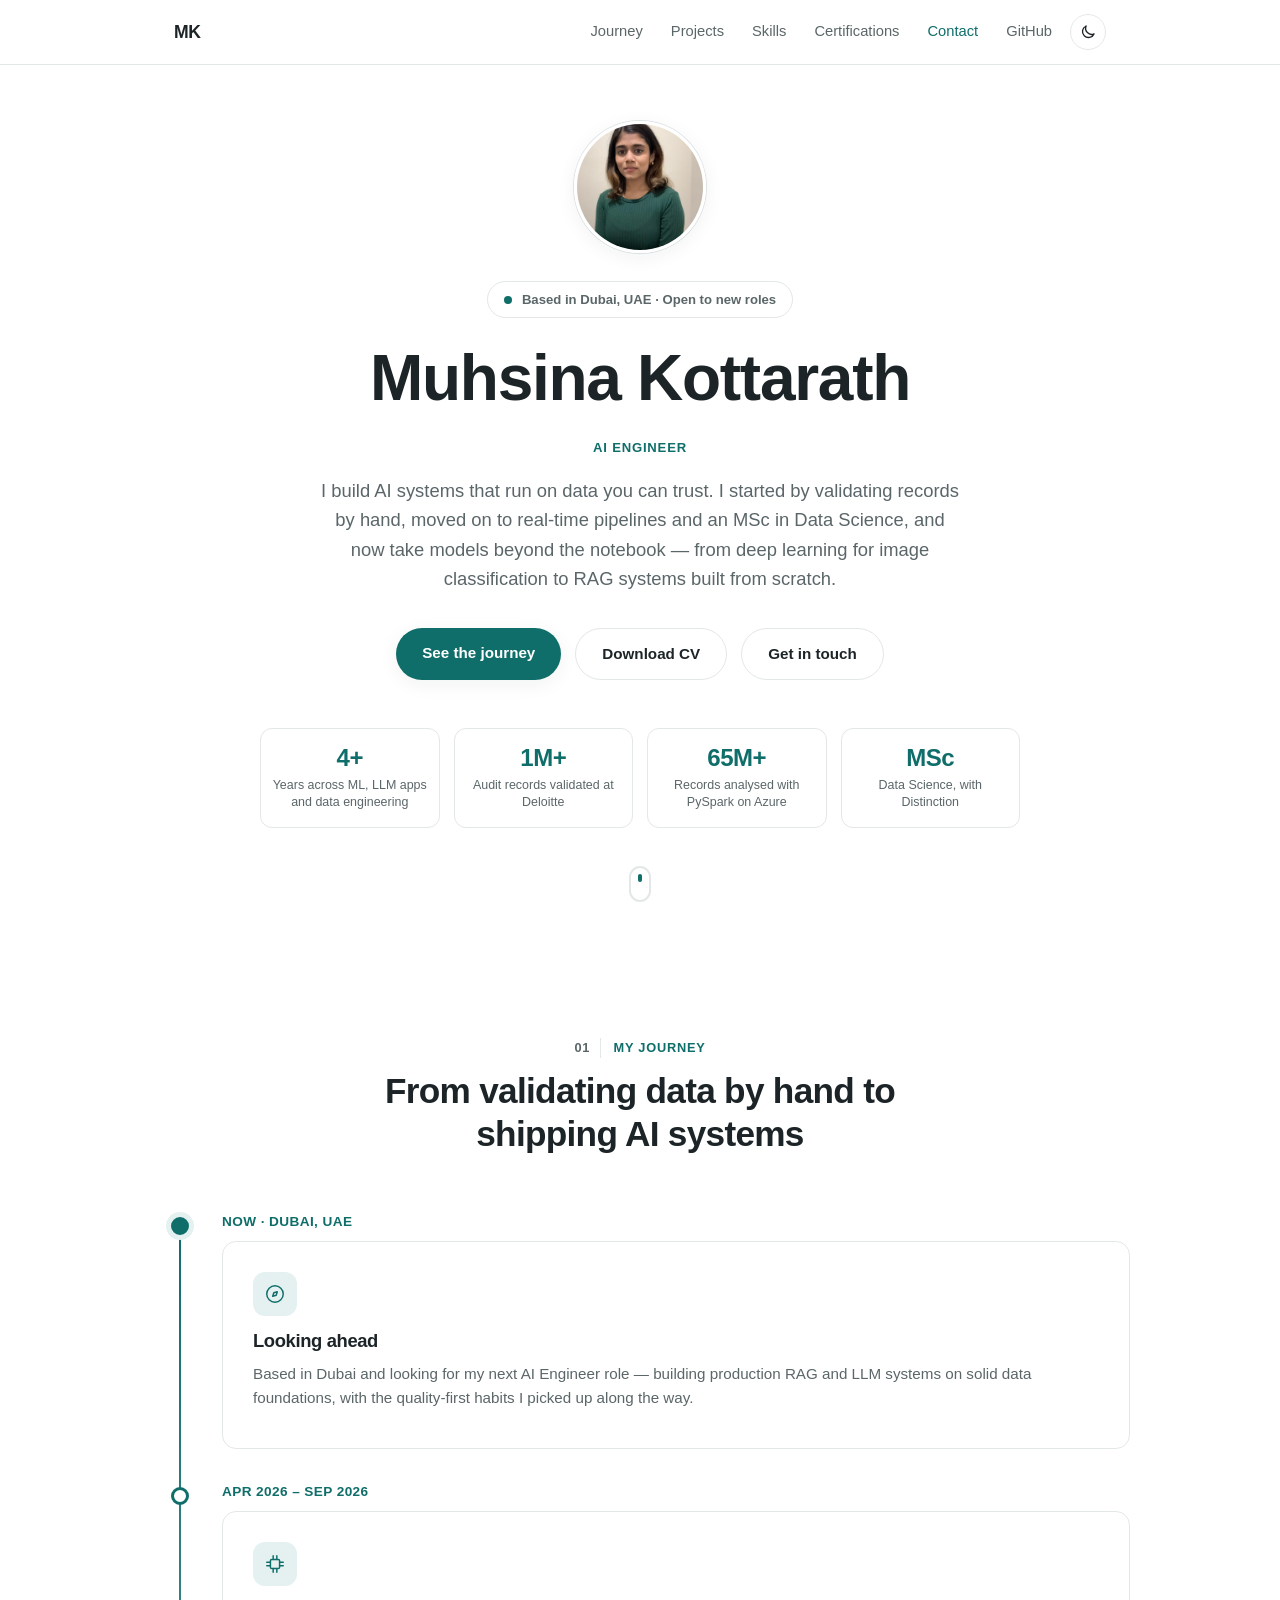
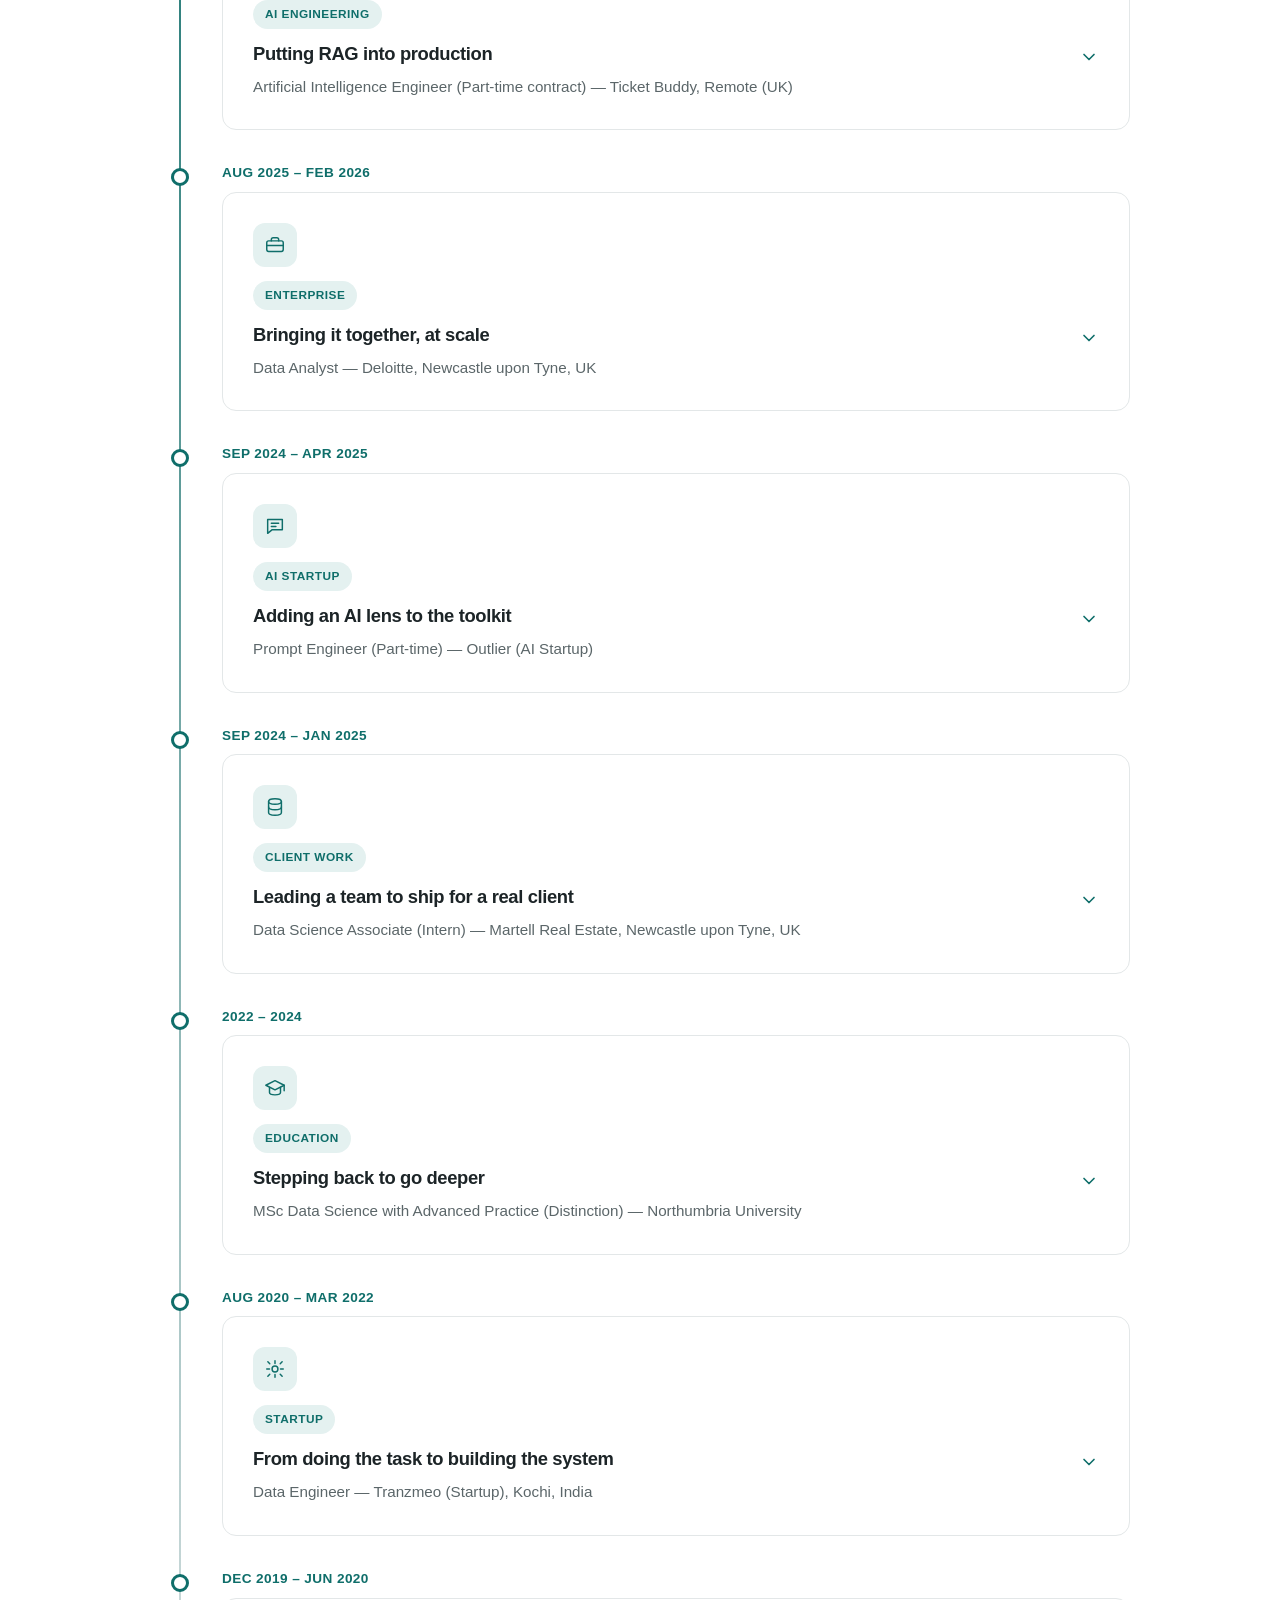
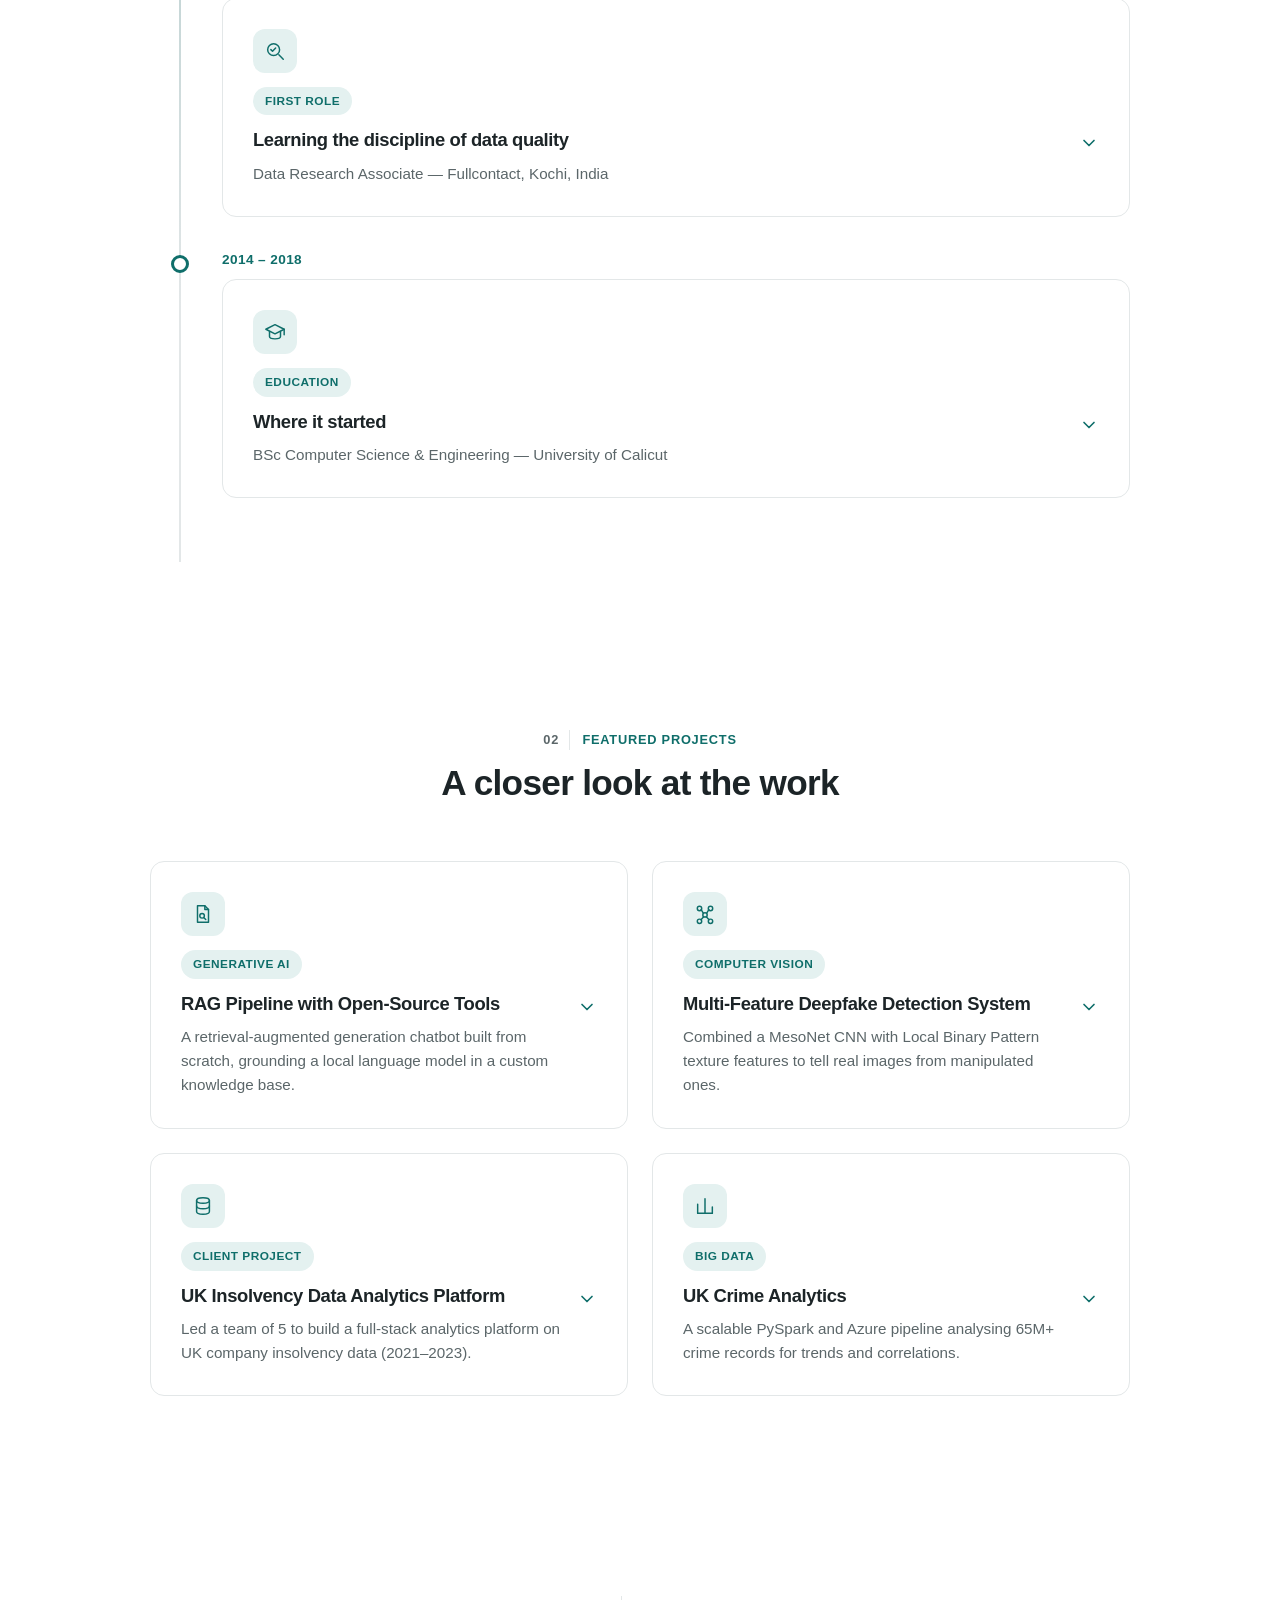
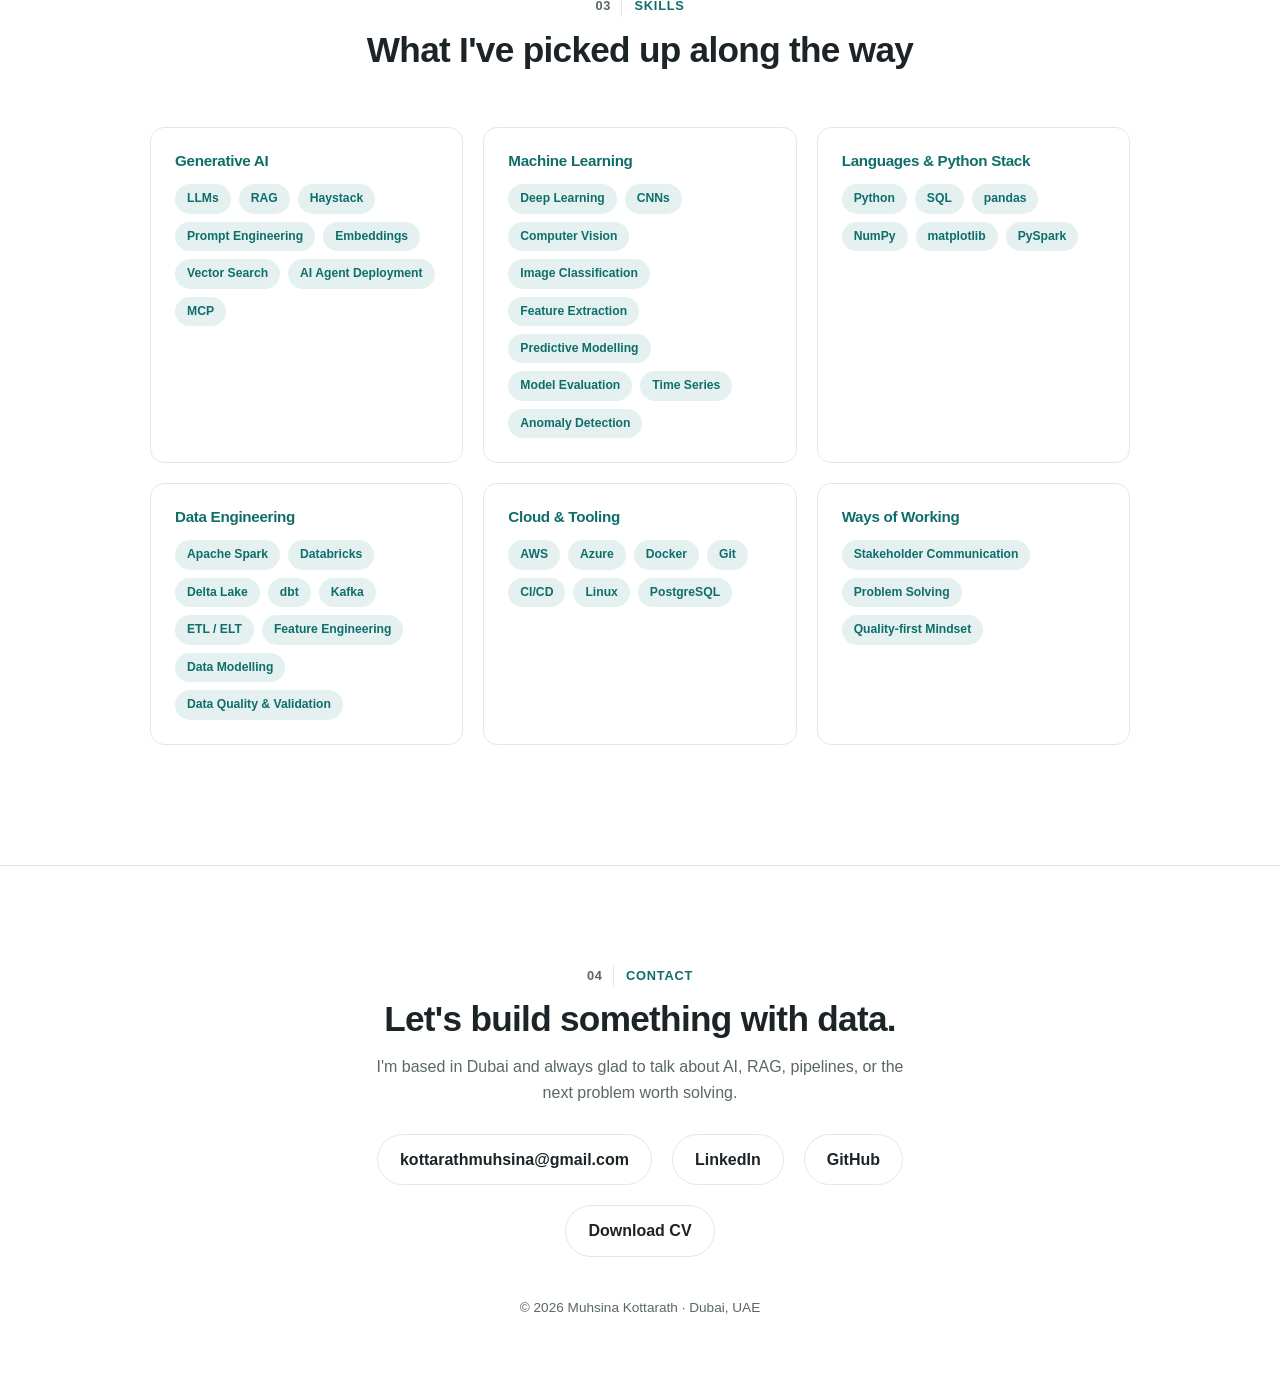
==== commit fad58141: "White theme by default, day/night toggle, colourful cursor illustration Co-Authored-By: Claude Sonne" ====
--- a/index.html
+++ b/index.html
@@ -11,6 +11,7 @@
 <meta name="theme-color" content="#0f6e6a">
 <link rel="icon" href="data:image/svg+xml,%3Csvg xmlns='http://www.w3.org/2000/svg' viewBox='0 0 64 64'%3E%3Crect width='64' height='64' rx='14' fill='%230f6e6a'/%3E%3Ctext x='32' y='42' font-size='28' font-family='sans-serif' font-weight='700' text-anchor='middle' fill='white'%3EMK%3C/text%3E%3C/svg%3E">
 <link rel="stylesheet" href="style.css">
+<script>try{if(localStorage.getItem('theme')==='dark')document.documentElement.setAttribute('data-theme','dark')}catch(e){}</script>
 </head>
 <body>
 
@@ -18,13 +19,19 @@
 <nav class="nav" id="nav">
   <div class="nav-inner">
     <a href="#hero" class="nav-brand">MK</a>
-    <div class="nav-links">
-      <a href="#journey">Journey</a>
-      <a href="#projects">Projects</a>
-      <a href="#skills">Skills</a>
-      <a href="certifications.html">Certifications</a>
-      <a href="#contact">Contact</a>
-      <a href="https://github.com/muhsinakottarath" target="_blank" rel="noopener" class="nav-github">GitHub</a>
+    <div class="nav-right">
+      <div class="nav-links">
+        <a href="#journey">Journey</a>
+        <a href="#projects">Projects</a>
+        <a href="#skills">Skills</a>
+        <a href="certifications.html">Certifications</a>
+        <a href="#contact">Contact</a>
+        <a href="https://github.com/muhsinakottarath" target="_blank" rel="noopener" class="nav-github">GitHub</a>
+      </div>
+      <button type="button" class="theme-toggle" id="theme-toggle" aria-label="Switch to night mode" aria-pressed="false" title="Day / night">
+        <svg class="icon-moon" viewBox="0 0 24 24" fill="none" stroke="currentColor" stroke-width="1.8" stroke-linecap="round" stroke-linejoin="round" aria-hidden="true"><path d="M20 14.5A8 8 0 0 1 9.5 4a8 8 0 1 0 10.5 10.5Z"/></svg>
+        <svg class="icon-sun" viewBox="0 0 24 24" fill="none" stroke="currentColor" stroke-width="1.8" stroke-linecap="round" stroke-linejoin="round" aria-hidden="true"><circle cx="12" cy="12" r="4"/><path d="M12 2v2M12 20v2M4.9 4.9l1.4 1.4M17.7 17.7l1.4 1.4M2 12h2M20 12h2M4.9 19.1l1.4-1.4M17.7 6.3l1.4-1.4"/></svg>
+      </button>
     </div>
   </div>
 </nav>
@@ -711,5 +718,6 @@
 </footer>
 
 <script src="script.js"></script>
+<script src="fx.js"></script>
 </body>
 </html>
--- a/style.css
+++ b/style.css
@@ -2,8 +2,8 @@
 * { box-sizing: border-box; margin: 0; padding: 0; }
 
 :root {
-  --bg: #fafaf9;
-  --bg-alt: #f2f4f5;
+  --bg: #ffffff;
+  --bg-alt: #f5f7f8;
   --surface: #ffffff;
   --text: #1c2427;
   --text-muted: #5b6669;
@@ -16,8 +16,8 @@
   --max-width: 980px;
 }
 
-@media (prefers-color-scheme: dark) {
-  :root {
+@media all {
+  :root[data-theme="dark"] {
     --bg: #10161a;
     --bg-alt: #141c20;
     --surface: #171f24;
@@ -65,12 +65,12 @@
   position: sticky;
   top: 0;
   z-index: 100;
-  background: rgba(250, 250, 249, 0.85);
+  background: rgba(255, 255, 255, 0.85);
   backdrop-filter: blur(10px);
   border-bottom: 1px solid var(--border);
 }
-@media (prefers-color-scheme: dark) {
-  .nav { background: rgba(16, 22, 26, 0.85); }
+@media all {
+  :root[data-theme="dark"] .nav { background: rgba(16, 22, 26, 0.85); }
 }
 .nav-inner {
   max-width: var(--max-width);
@@ -105,9 +105,7 @@
   justify-content: center;
   text-align: center;
   position: relative;
-  background:
-    radial-gradient(700px 400px at 50% -10%, var(--accent-soft), transparent 70%),
-    var(--bg);
+  background: var(--bg);
 }
 .hero { padding-top: 56px; padding-bottom: 110px; }
 .hero-inner { max-width: 760px; }
@@ -274,7 +272,7 @@
 }
 
 /* ============ Journey (timeline) ============ */
-.journey { background: var(--bg-alt); padding-bottom: 60px; }
+.journey { padding-bottom: 60px; }
 
 .tl-year {
   font-weight: 700;
@@ -364,7 +362,7 @@
 .project-tools strong, .project-outcome strong { color: var(--accent); }
 
 /* ============ Skills ============ */
-.skills { background: var(--bg-alt); padding-bottom: 40px; }
+.skills { padding-bottom: 40px; }
 .skills-grid {
   max-width: var(--max-width);
   margin: 0 auto;
@@ -385,72 +383,160 @@
   margin-bottom: 14px;
 }
 
-/* ============ Certifications ============ */
+/* ============ Certifications (list + viewer) ============ */
 .certifications { padding-bottom: 40px; }
+.cert-count {
+  margin-top: 14px;
+  color: var(--text-muted);
+  font-size: 0.92rem;
+}
 .cert-page-back {
-  margin-top: 16px;
+  margin-top: 12px;
   font-size: 0.88rem;
   font-weight: 600;
 }
 
-.cert-gallery {
-  max-width: var(--max-width);
+.cert-groups {
+  max-width: 820px;
   margin: 0 auto;
+  padding-bottom: 80px;
+}
+.cert-year-group { margin-bottom: 36px; }
+.cert-year {
+  font-size: 0.8rem;
+  font-weight: 700;
+  letter-spacing: 0.08em;
+  color: var(--accent);
+  margin-bottom: 10px;
+  padding-bottom: 8px;
+  border-bottom: 1px solid var(--border);
+}
+.cert-list { display: flex; flex-direction: column; gap: 8px; }
+.cert-row {
   display: grid;
-  grid-template-columns: repeat(3, 1fr);
-  gap: 20px;
-  padding-bottom: 80px;
-}
-.cert-card {
-  display: block;
+  grid-template-columns: 84px 1fr auto;
+  align-items: center;
+  gap: 16px;
+  padding: 14px 18px;
   background: var(--surface);
   border: 1px solid var(--border);
+  border-radius: 12px;
+  color: inherit;
+  transition: border-color 0.2s ease, transform 0.2s ease, box-shadow 0.2s ease;
+}
+a.cert-row:hover,
+a.cert-row:focus-visible {
+  border-color: var(--accent);
+  transform: translateX(3px);
+  box-shadow: var(--shadow);
+  outline: none;
+}
+.cert-date {
+  font-size: 0.8rem;
+  font-weight: 600;
+  color: var(--text-muted);
+  font-variant-numeric: tabular-nums;
+}
+.cert-text { display: flex; flex-direction: column; min-width: 0; }
+.cert-title { font-size: 0.97rem; font-weight: 600; line-height: 1.35; }
+.cert-meta { margin-top: 2px; font-size: 0.82rem; color: var(--text-muted); }
+.cert-view {
+  display: inline-flex;
+  align-items: center;
+  gap: 4px;
+  font-size: 0.82rem;
+  font-weight: 600;
+  color: var(--accent);
+  white-space: nowrap;
+}
+.cert-view svg { width: 14px; height: 14px; transition: transform 0.2s ease; }
+a.cert-row:hover .cert-view svg { transform: translateX(3px); }
+.cert-row-nofile { background: transparent; border-style: dashed; }
+.cert-row-nofile .cert-title { color: var(--text-muted); }
+.cert-view-none { color: var(--text-muted); font-weight: 500; }
+
+.cert-viewer {
+  width: min(94vw, 980px);
+  max-height: 92vh;
+  margin: auto;
+  padding: 0;
+  border: 1px solid var(--border);
   border-radius: var(--radius);
+  background: var(--surface);
+  color: var(--text);
+  box-shadow: 0 24px 80px rgba(0, 0, 0, 0.45);
   overflow: hidden;
-  transition: transform 0.25s ease, box-shadow 0.25s ease;
-}
-.cert-card:hover {
-  transform: translateY(-4px);
-  box-shadow: var(--shadow);
-}
-.cert-card img {
-  width: 100%;
-  aspect-ratio: 4 / 3;
-  object-fit: cover;
-  display: block;
+}
+.cert-viewer[open] { display: flex; flex-direction: column; }
+.cert-viewer::backdrop { background: rgba(8, 12, 14, 0.78); backdrop-filter: blur(3px); }
+.cert-viewer-head {
+  display: flex;
+  justify-content: space-between;
+  align-items: flex-start;
+  gap: 16px;
+  padding: 16px 20px;
   border-bottom: 1px solid var(--border);
 }
-.cert-card-info { padding: 16px 18px; }
-.cert-card-info h4 {
-  font-size: 0.95rem;
-  font-weight: 600;
-  color: var(--text);
-  margin-bottom: 4px;
-}
-.cert-card-info p {
-  font-size: 0.82rem;
-  color: var(--text-muted);
-}
-
-.cert-card-placeholder {
-  width: 100%;
-  aspect-ratio: 4 / 3;
+.cert-viewer-head h2 { font-size: 1.05rem; }
+.cert-viewer-head p { margin-top: 2px; font-size: 0.84rem; color: var(--text-muted); }
+.cert-viewer-close {
+  flex-shrink: 0;
+  width: 36px;
+  height: 36px;
+  border: 1px solid var(--border);
+  border-radius: 50%;
+  background: transparent;
+  color: var(--text);
+  font-size: 1.4rem;
+  line-height: 1;
+  cursor: pointer;
+}
+.cert-viewer-close:hover { border-color: var(--accent); color: var(--accent); }
+.cert-viewer-stage {
+  flex: 1;
+  min-height: 0;
+  display: flex;
+  justify-content: center;
+  align-items: center;
+  padding: 16px;
   background: var(--bg-alt);
-  border-bottom: 1px solid var(--border);
-  display: flex;
-  align-items: center;
-  justify-content: center;
-  color: var(--text-muted);
-}
-.cert-card-placeholder svg { width: 40px; height: 40px; }
-.cert-card-noimg { cursor: default; }
-.cert-card-noimg:hover { transform: none; box-shadow: none; }
-
-@media (max-width: 880px) {
-  .cert-gallery { grid-template-columns: repeat(2, 1fr); }
-}
-@media (max-width: 560px) {
-  .cert-gallery { grid-template-columns: 1fr; }
+  overflow: auto;
+}
+.cert-viewer-stage img {
+  max-width: 100%;
+  max-height: calc(92vh - 170px);
+  object-fit: contain;
+  border-radius: 6px;
+  background: #fff;
+}
+.cert-viewer-foot {
+  display: flex;
+  justify-content: space-between;
+  align-items: center;
+  gap: 12px;
+  padding: 12px 20px;
+  border-top: 1px solid var(--border);
+  font-size: 0.85rem;
+}
+.cert-viewer-count { color: var(--text-muted); font-variant-numeric: tabular-nums; }
+.cert-viewer-pdf { font-weight: 600; }
+.cert-nav {
+  padding: 8px 16px;
+  border: 1.5px solid var(--border);
+  border-radius: 999px;
+  background: transparent;
+  color: var(--text);
+  font: inherit;
+  font-weight: 600;
+  cursor: pointer;
+}
+.cert-nav:hover { border-color: var(--accent); color: var(--accent); }
+
+@media (max-width: 640px) {
+  .cert-row { grid-template-columns: 1fr auto; gap: 4px 12px; padding: 12px 14px; }
+  .cert-date { grid-column: 1 / -1; }
+  .cert-viewer-foot { flex-wrap: wrap; justify-content: center; }
+  .cert-viewer-count { order: 3; width: 100%; text-align: center; }
 }
 
 /* ============ Contact ============ */
@@ -458,7 +544,7 @@
   padding-top: 100px;
   padding-bottom: 60px;
   text-align: center;
-  background: linear-gradient(180deg, var(--bg) 0%, var(--accent-soft) 100%);
+  background: var(--bg);
 }
 .contact-inner { max-width: 560px; margin: 0 auto; }
 .contact h2 { font-size: clamp(1.6rem, 3.4vw, 2.2rem); margin-bottom: 14px; }
@@ -578,8 +664,8 @@
   border-radius: 999px;
 }
 
-@media (prefers-color-scheme: dark) {
-  .detail-block { background: rgba(255, 255, 255, 0.03); }
+@media all {
+  :root[data-theme="dark"] .detail-block { background: rgba(255, 255, 255, 0.03); }
 }
 
 /* Project card icon + toggle */
@@ -612,3 +698,53 @@
   .nav-links a { font-size: 0.78rem; }
   .nav-brand { margin-right: 8px; }
 }
+
+/* ============ Theme toggle + cursor illustration ============ */
+.nav-right { display: flex; align-items: center; gap: 18px; min-width: 0; }
+.theme-toggle {
+  flex-shrink: 0;
+  display: inline-flex;
+  align-items: center;
+  justify-content: center;
+  width: 36px;
+  height: 36px;
+  border: 1px solid var(--border);
+  border-radius: 50%;
+  background: var(--surface);
+  color: var(--text);
+  cursor: pointer;
+  transition: border-color 0.2s ease, color 0.2s ease, transform 0.2s ease;
+}
+.theme-toggle:hover { border-color: var(--accent); color: var(--accent); transform: rotate(12deg); }
+.theme-toggle:focus-visible { outline: 2px solid var(--accent); outline-offset: 3px; }
+.theme-toggle svg { width: 18px; height: 18px; }
+.theme-toggle .icon-sun { display: none; }
+:root[data-theme="dark"] .theme-toggle .icon-sun { display: block; }
+:root[data-theme="dark"] .theme-toggle .icon-moon { display: none; }
+
+.contact { border-top: 1px solid var(--border); }
+
+.fx-canvas {
+  position: fixed;
+  inset: 0;
+  width: 100%;
+  height: 100%;
+  z-index: 60;
+  pointer-events: none;
+  mix-blend-mode: multiply;
+}
+:root[data-theme="dark"] .fx-canvas { mix-blend-mode: screen; }
+
+@media (max-width: 560px) {
+  .nav-right { gap: 10px; flex: 1; justify-content: flex-end; }
+  .nav-links {
+    overflow-x: auto;
+    scrollbar-width: none;
+    flex: 1;
+    justify-content: flex-start;
+    -webkit-mask-image: linear-gradient(to right, #000 88%, transparent);
+    mask-image: linear-gradient(to right, #000 88%, transparent);
+  }
+  .nav-links::-webkit-scrollbar { display: none; }
+  .nav-links a { white-space: nowrap; }
+}
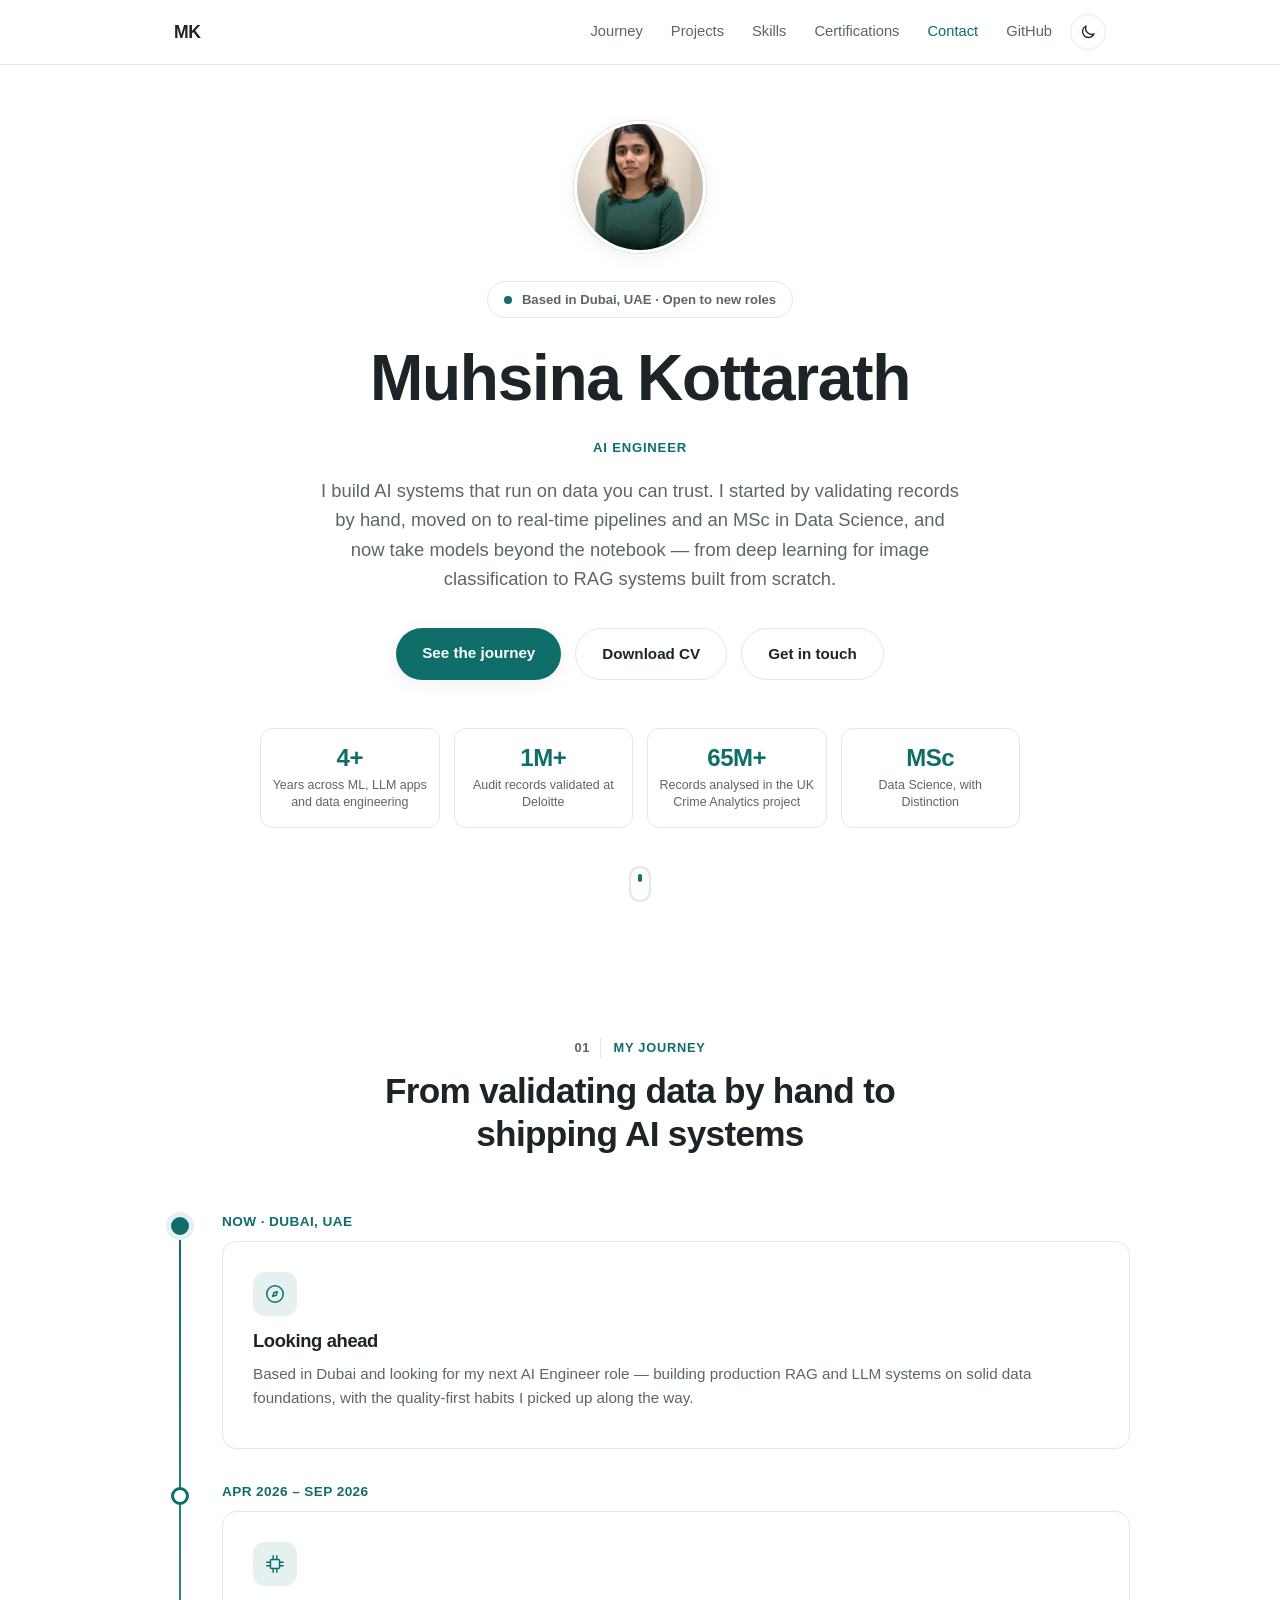
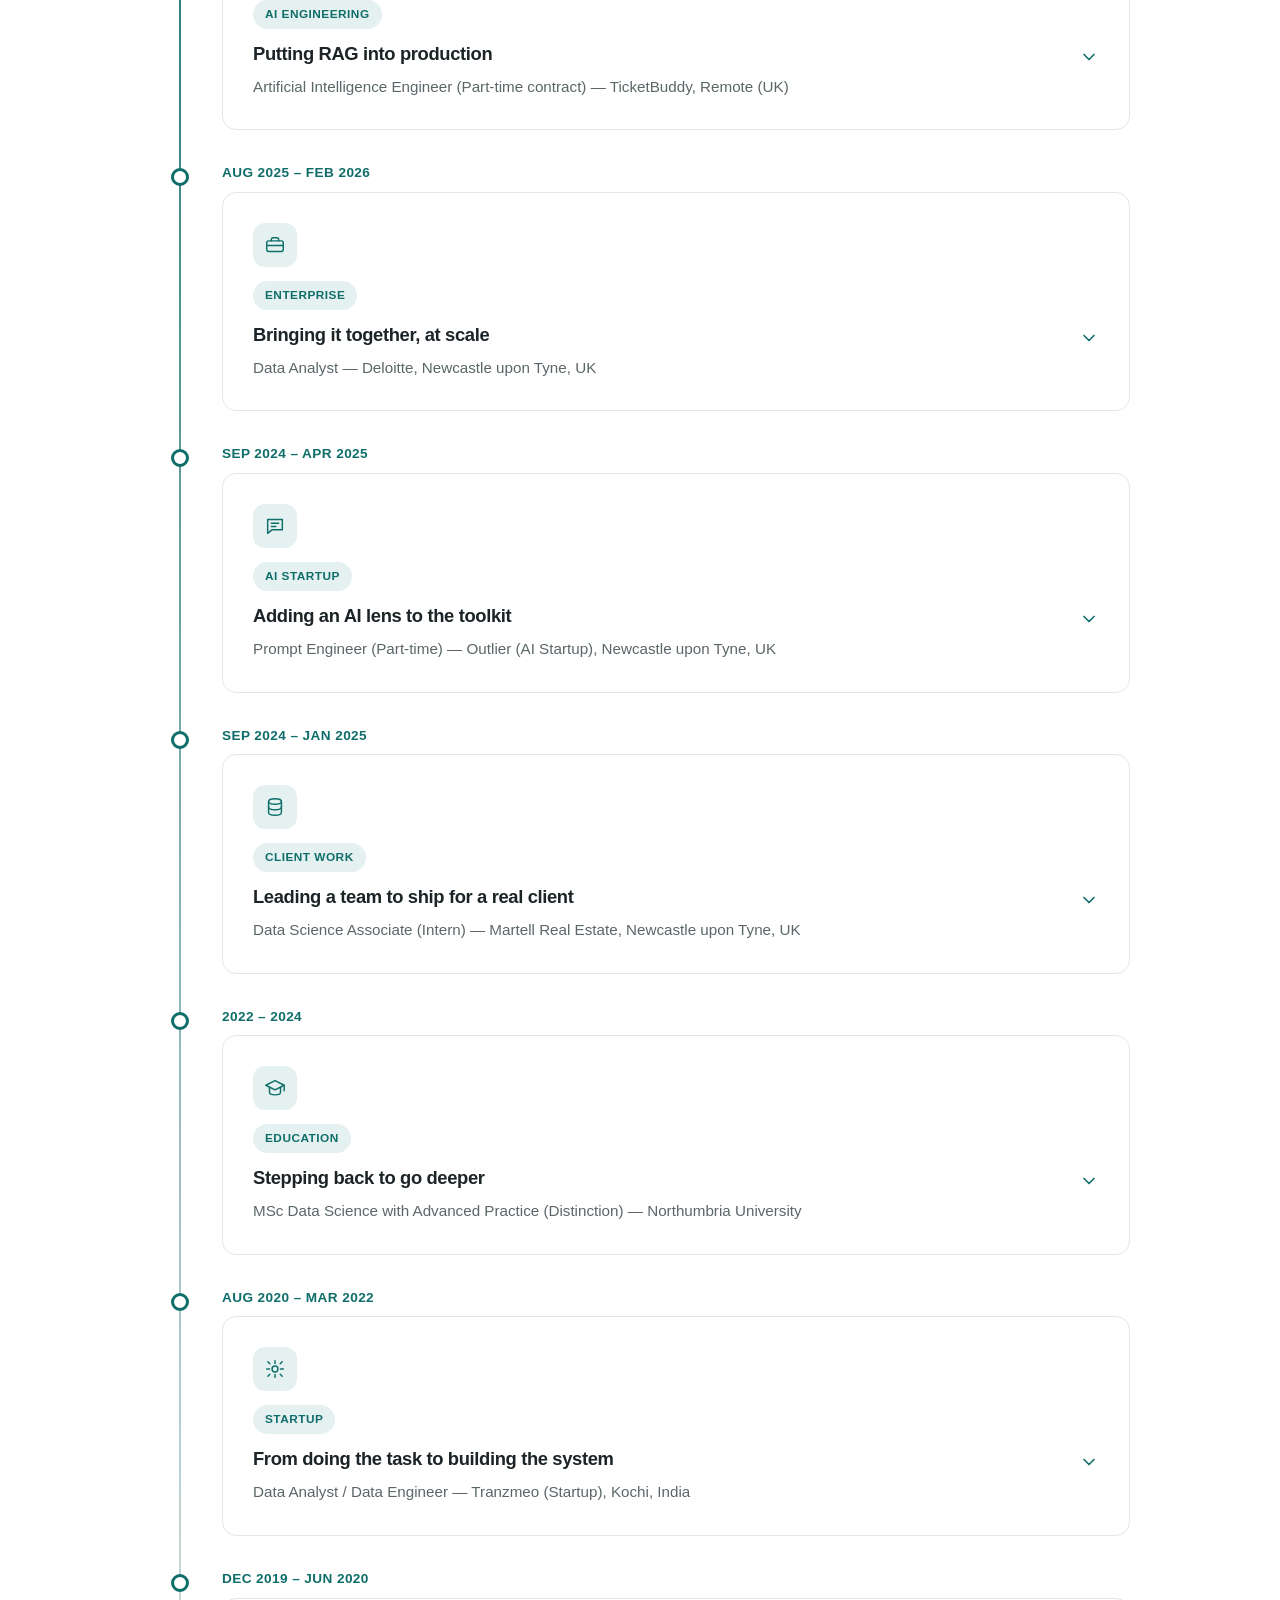
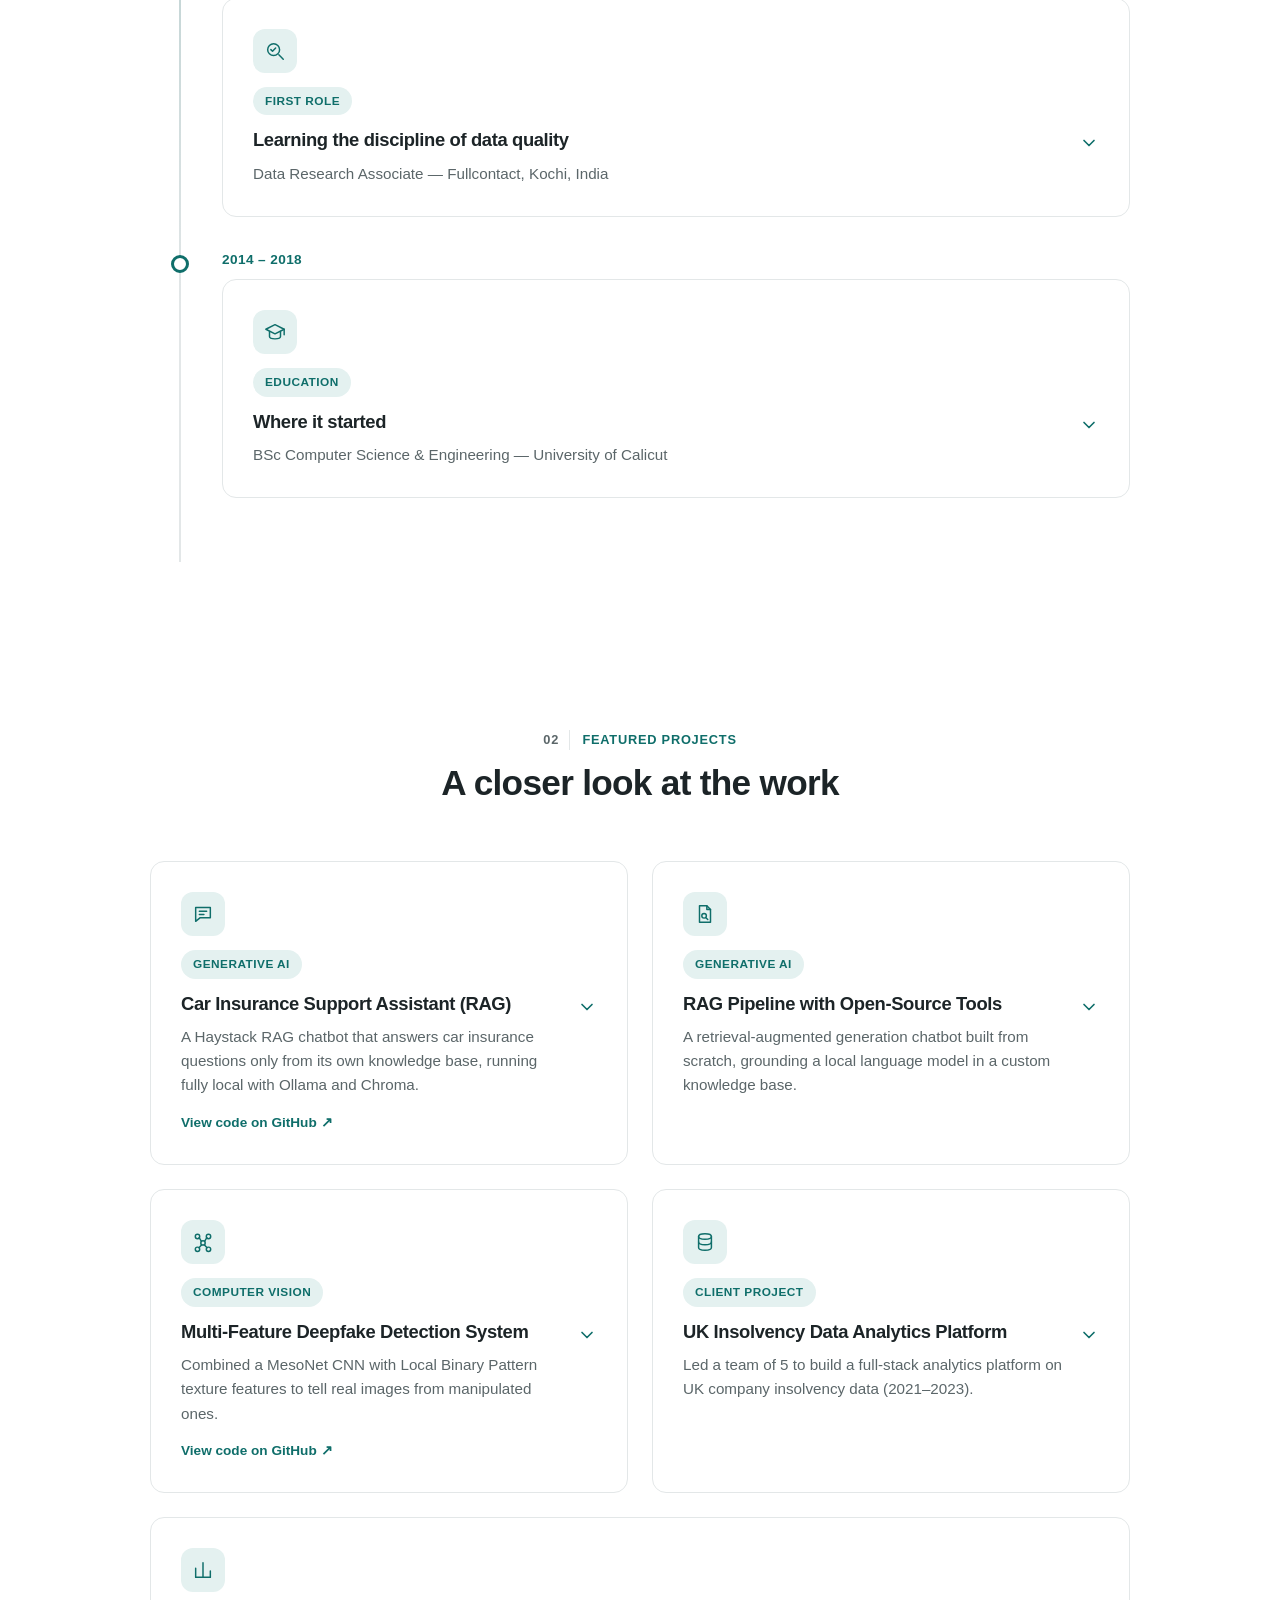
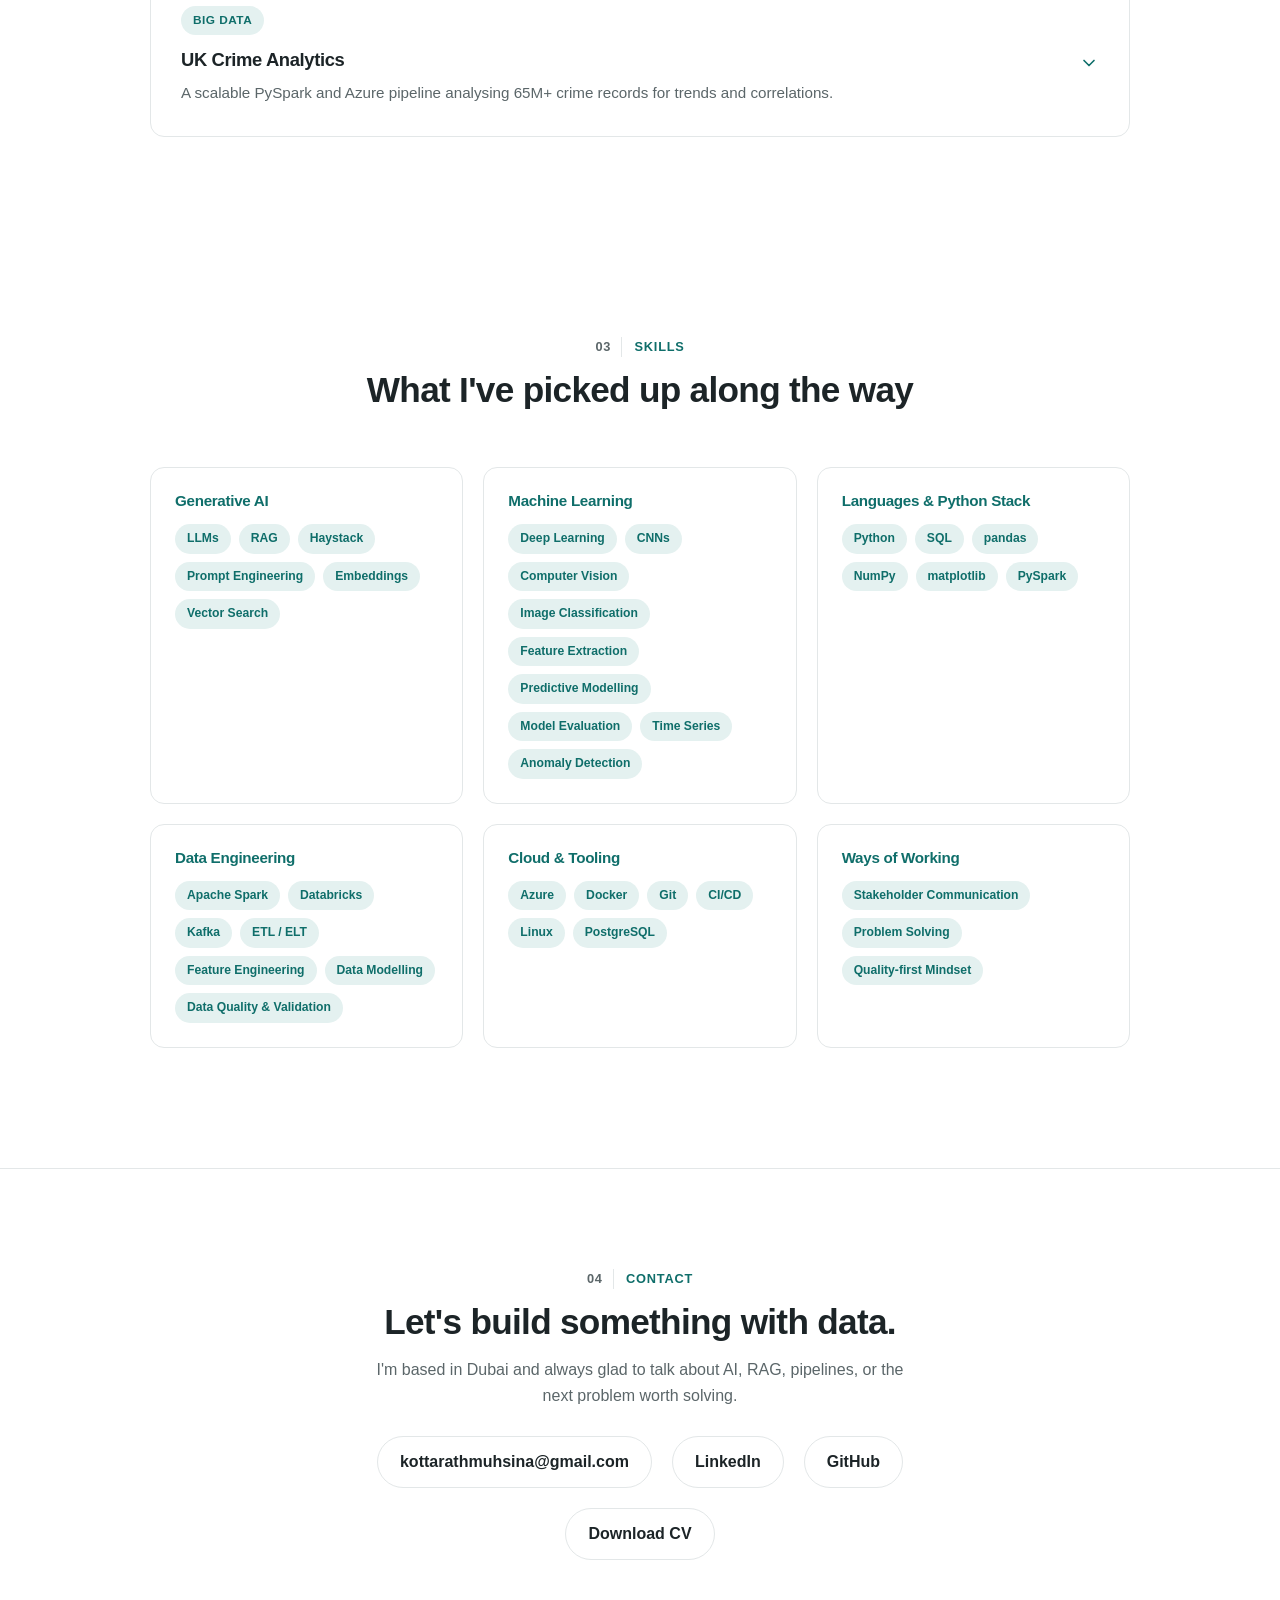
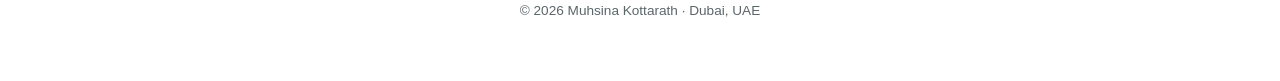
==== commit f92d2496: "Portfolio accuracy pass: remove unsupported skills, add car insurance RAG project, repo links, wordi" ====
--- a/index.html
+++ b/index.html
@@ -56,7 +56,7 @@
     <dl class="hero-stats">
       <div class="hero-stat"><dt>4+</dt><dd>Years across ML, LLM apps and data engineering</dd></div>
       <div class="hero-stat"><dt>1M+</dt><dd>Audit records validated at Deloitte</dd></div>
-      <div class="hero-stat"><dt>65M+</dt><dd>Records analysed with PySpark on Azure</dd></div>
+      <div class="hero-stat"><dt>65M+</dt><dd>Records analysed in the UK Crime Analytics project</dd></div>
       <div class="hero-stat"><dt>MSc</dt><dd>Data Science, with Distinction</dd></div>
     </dl>
   </div>
@@ -103,7 +103,7 @@
         <div class="card-toggle" data-expand-toggle role="button" tabindex="0" aria-expanded="false" aria-controls="tl-details-1">
           <div>
             <h3>Putting RAG into production</h3>
-            <p class="project-summary">Artificial Intelligence Engineer (Part-time contract) — Ticket Buddy, Remote (UK)</p>
+            <p class="project-summary">Artificial Intelligence Engineer (Part-time contract) — TicketBuddy, Remote (UK)</p>
           </div>
           <span class="expand-chevron" aria-hidden="true">
             <svg viewBox="0 0 24 24" fill="none" stroke="currentColor" stroke-width="2" stroke-linecap="round" stroke-linejoin="round"><path d="M6 9l6 6 6-6"/></svg>
@@ -111,7 +111,7 @@
         </div>
         <div class="expand-panel" id="tl-details-1">
           <div class="detail-block">
-            <h4>About Ticket Buddy</h4>
+            <h4>About TicketBuddy</h4>
             <p>An AI-powered customer support product that answers customer queries from a structured knowledge base.</p>
           </div>
           <div class="detail-block">
@@ -192,7 +192,7 @@
         <div class="card-toggle" data-expand-toggle role="button" tabindex="0" aria-expanded="false" aria-controls="tl-details-3">
           <div>
             <h3>Adding an AI lens to the toolkit</h3>
-            <p class="project-summary">Prompt Engineer (Part-time) — Outlier (AI Startup)</p>
+            <p class="project-summary">Prompt Engineer (Part-time) — Outlier (AI Startup), Newcastle upon Tyne, UK</p>
           </div>
           <span class="expand-chevron" aria-hidden="true">
             <svg viewBox="0 0 24 24" fill="none" stroke="currentColor" stroke-width="2" stroke-linecap="round" stroke-linejoin="round"><path d="M6 9l6 6 6-6"/></svg>
@@ -320,7 +320,7 @@
         <div class="card-toggle" data-expand-toggle role="button" tabindex="0" aria-expanded="false" aria-controls="tl-details-6">
           <div>
             <h3>From doing the task to building the system</h3>
-            <p class="project-summary">Data Engineer — Tranzmeo (Startup), Kochi, India</p>
+            <p class="project-summary">Data Analyst / Data Engineer — Tranzmeo (Startup), Kochi, India</p>
           </div>
           <span class="expand-chevron" aria-hidden="true">
             <svg viewBox="0 0 24 24" fill="none" stroke="currentColor" stroke-width="2" stroke-linecap="round" stroke-linejoin="round"><path d="M6 9l6 6 6-6"/></svg>
@@ -444,19 +444,65 @@
 
     <article class="project-card fade-in">
       <div class="project-icon" aria-hidden="true">
-        <svg viewBox="0 0 24 24" fill="none" stroke="currentColor" stroke-width="1.6" stroke-linecap="round" stroke-linejoin="round"><path d="M6 3h8l4 4v14H6V3Z"/><path d="M14 3v4h4"/><circle cx="11" cy="14" r="2.5"/><path d="m13 16 2 2"/></svg>
+        <svg viewBox="0 0 24 24" fill="none" stroke="currentColor" stroke-width="1.6" stroke-linecap="round" stroke-linejoin="round"><path d="M4 5h16v11H9l-5 4V5Z"/><path d="M8 9h8M8 12.5h5"/></svg>
       </div>
       <div class="project-tag">Generative AI</div>
       <div class="card-toggle" data-expand-toggle role="button" tabindex="0" aria-expanded="false" aria-controls="proj-details-1">
         <div>
-          <h3>RAG Pipeline with Open-Source Tools</h3>
-          <p class="project-summary">A retrieval-augmented generation chatbot built from scratch, grounding a local language model in a custom knowledge base.</p>
+          <h3>Car Insurance Support Assistant (RAG)</h3>
+          <p class="project-summary">A Haystack RAG chatbot that answers car insurance questions only from its own knowledge base, running fully local with Ollama and Chroma.</p>
         </div>
         <span class="expand-chevron" aria-hidden="true">
           <svg viewBox="0 0 24 24" fill="none" stroke="currentColor" stroke-width="2" stroke-linecap="round" stroke-linejoin="round"><path d="M6 9l6 6 6-6"/></svg>
         </span>
       </div>
+      <p class="project-links"><a href="https://github.com/muhsinakottarath/car_insurance_agent" target="_blank" rel="noopener">View code on GitHub <span aria-hidden="true">↗</span></a></p>
       <div class="expand-panel" id="proj-details-1">
+        <div class="detail-block">
+          <h4>Objective</h4>
+          <p>Answer customer questions accurately from a knowledge base, and hand over to a human when the answer isn't there instead of guessing.</p>
+        </div>
+        <div class="detail-block">
+          <h4>Tech Stack</h4>
+          <div class="tag-row">
+              <span class="tag-pill">Python</span>
+              <span class="tag-pill">Haystack</span>
+              <span class="tag-pill">Ollama</span>
+              <span class="tag-pill">Chroma</span>
+              <span class="tag-pill">Streamlit</span>
+          </div>
+        </div>
+        <div class="detail-block">
+          <h4>What I Did</h4>
+          <ul>
+              <li>Built a Haystack indexing pipeline: Markdown, PDF and HTML files are converted, cleaned, split into overlapping chunks, embedded with nomic-embed-text and stored in Chroma.</li>
+              <li>Built the query pipeline: embed the question, retrieve the top 3 chunks, and prompt llama3.2 to answer only from them.</li>
+              <li>Wrote a strict system prompt so out-of-scope questions get a hand-over message rather than an invented answer.</li>
+              <li>Added a Streamlit chat interface that shows the sources and similarity scores behind every answer.</li>
+          </ul>
+        </div>
+        <div class="detail-block">
+          <h4>Outcome</h4>
+          <p>A working local assistant that answers from its sources and shows its evidence. A learning project, with an unofficial knowledge base written from public web pages.</p>
+        </div>
+      </div>
+    </article>
+
+    <article class="project-card fade-in">
+      <div class="project-icon" aria-hidden="true">
+        <svg viewBox="0 0 24 24" fill="none" stroke="currentColor" stroke-width="1.6" stroke-linecap="round" stroke-linejoin="round"><path d="M6 3h8l4 4v14H6V3Z"/><path d="M14 3v4h4"/><circle cx="11" cy="14" r="2.5"/><path d="m13 16 2 2"/></svg>
+      </div>
+      <div class="project-tag">Generative AI</div>
+      <div class="card-toggle" data-expand-toggle role="button" tabindex="0" aria-expanded="false" aria-controls="proj-details-2">
+        <div>
+          <h3>RAG Pipeline with Open-Source Tools</h3>
+          <p class="project-summary">A retrieval-augmented generation chatbot built from scratch, grounding a local language model in a custom knowledge base.</p>
+        </div>
+        <span class="expand-chevron" aria-hidden="true">
+          <svg viewBox="0 0 24 24" fill="none" stroke="currentColor" stroke-width="2" stroke-linecap="round" stroke-linejoin="round"><path d="M6 9l6 6 6-6"/></svg>
+        </span>
+      </div>
+      <div class="expand-panel" id="proj-details-2">
         <div class="detail-block">
           <h4>Objective</h4>
           <p>Give a lightweight local LLM grounded, source-based answers from a custom knowledge base instead of relying on what the model already knows.</p>
@@ -490,7 +536,7 @@
         <svg viewBox="0 0 24 24" fill="none" stroke="currentColor" stroke-width="1.6" stroke-linecap="round" stroke-linejoin="round"><circle cx="6" cy="6" r="2.4"/><circle cx="18" cy="6" r="2.4"/><circle cx="12" cy="13" r="2.4"/><circle cx="6" cy="20" r="2.4"/><circle cx="18" cy="20" r="2.4"/><path d="M7.8 7.3 10.3 11.4M16.2 7.3 13.7 11.4M10.6 14.9 7.6 18.2M13.4 14.9 16.4 18.2"/></svg>
       </div>
       <div class="project-tag">Computer Vision</div>
-      <div class="card-toggle" data-expand-toggle role="button" tabindex="0" aria-expanded="false" aria-controls="proj-details-2">
+      <div class="card-toggle" data-expand-toggle role="button" tabindex="0" aria-expanded="false" aria-controls="proj-details-3">
         <div>
           <h3>Multi-Feature Deepfake Detection System</h3>
           <p class="project-summary">Combined a MesoNet CNN with Local Binary Pattern texture features to tell real images from manipulated ones.</p>
@@ -499,7 +545,8 @@
           <svg viewBox="0 0 24 24" fill="none" stroke="currentColor" stroke-width="2" stroke-linecap="round" stroke-linejoin="round"><path d="M6 9l6 6 6-6"/></svg>
         </span>
       </div>
-      <div class="expand-panel" id="proj-details-2">
+      <p class="project-links"><a href="https://github.com/muhsinakottarath/Image-forgery_detection" target="_blank" rel="noopener">View code on GitHub <span aria-hidden="true">↗</span></a></p>
+      <div class="expand-panel" id="proj-details-3">
         <div class="detail-block">
           <h4>Objective</h4>
           <p>Distinguish real from manipulated images by pairing a deep learning classifier with classical texture-feature extraction.</p>
@@ -532,7 +579,7 @@
         <svg viewBox="0 0 24 24" fill="none" stroke="currentColor" stroke-width="1.6" stroke-linecap="round" stroke-linejoin="round"><ellipse cx="12" cy="6" rx="7" ry="3"/><path d="M5 6v12c0 1.66 3.13 3 7 3s7-1.34 7-3V6"/><path d="M5 12c0 1.66 3.13 3 7 3s7-1.34 7-3"/></svg>
       </div>
       <div class="project-tag">Client Project</div>
-      <div class="card-toggle" data-expand-toggle role="button" tabindex="0" aria-expanded="false" aria-controls="proj-details-3">
+      <div class="card-toggle" data-expand-toggle role="button" tabindex="0" aria-expanded="false" aria-controls="proj-details-4">
         <div>
           <h3>UK Insolvency Data Analytics Platform</h3>
           <p class="project-summary">Led a team of 5 to build a full-stack analytics platform on UK company insolvency data (2021–2023).</p>
@@ -541,7 +588,7 @@
           <svg viewBox="0 0 24 24" fill="none" stroke="currentColor" stroke-width="2" stroke-linecap="round" stroke-linejoin="round"><path d="M6 9l6 6 6-6"/></svg>
         </span>
       </div>
-      <div class="expand-panel" id="proj-details-3">
+      <div class="expand-panel" id="proj-details-4">
         <div class="detail-block">
           <h4>Objective</h4>
           <p>Give an external client an interactive view into UK government company insolvency trends from 2021 to 2023.</p>
@@ -575,7 +622,7 @@
         <svg viewBox="0 0 24 24" fill="none" stroke="currentColor" stroke-width="1.6" stroke-linecap="round" stroke-linejoin="round"><path d="M4 20V10M12 20V4M20 20v-7"/><path d="M4 20h16"/></svg>
       </div>
       <div class="project-tag">Big Data</div>
-      <div class="card-toggle" data-expand-toggle role="button" tabindex="0" aria-expanded="false" aria-controls="proj-details-4">
+      <div class="card-toggle" data-expand-toggle role="button" tabindex="0" aria-expanded="false" aria-controls="proj-details-5">
         <div>
           <h3>UK Crime Analytics</h3>
           <p class="project-summary">A scalable PySpark and Azure pipeline analysing 65M+ crime records for trends and correlations.</p>
@@ -584,7 +631,7 @@
           <svg viewBox="0 0 24 24" fill="none" stroke="currentColor" stroke-width="2" stroke-linecap="round" stroke-linejoin="round"><path d="M6 9l6 6 6-6"/></svg>
         </span>
       </div>
-      <div class="expand-panel" id="proj-details-4">
+      <div class="expand-panel" id="proj-details-5">
         <div class="detail-block">
           <h4>Objective</h4>
           <p>Surface trends in violent crime and the relationship between drug and firearm incidents, at scale.</p>
@@ -632,8 +679,6 @@
               <span class="tag-pill">Prompt Engineering</span>
               <span class="tag-pill">Embeddings</span>
               <span class="tag-pill">Vector Search</span>
-              <span class="tag-pill">AI Agent Deployment</span>
-              <span class="tag-pill">MCP</span>
       </div>
     </div>
     <div class="skill-group fade-in">
@@ -666,8 +711,6 @@
       <div class="tag-row">
               <span class="tag-pill">Apache Spark</span>
               <span class="tag-pill">Databricks</span>
-              <span class="tag-pill">Delta Lake</span>
-              <span class="tag-pill">dbt</span>
               <span class="tag-pill">Kafka</span>
               <span class="tag-pill">ETL / ELT</span>
               <span class="tag-pill">Feature Engineering</span>
@@ -678,7 +721,6 @@
     <div class="skill-group fade-in">
       <h3>Cloud &amp; Tooling</h3>
       <div class="tag-row">
-              <span class="tag-pill">AWS</span>
               <span class="tag-pill">Azure</span>
               <span class="tag-pill">Docker</span>
               <span class="tag-pill">Git</span>
--- a/style.css
+++ b/style.css
@@ -748,3 +748,19 @@
   .nav-links::-webkit-scrollbar { display: none; }
   .nav-links a { white-space: nowrap; }
 }
+
+/* Project links + a lone last card spans the row */
+.project-card .project-links { margin: 12px 0 0; }
+.project-links a {
+  display: inline-flex;
+  align-items: center;
+  gap: 4px;
+  font-size: 0.85rem;
+  font-weight: 600;
+  color: var(--accent);
+}
+.project-links a:hover { text-decoration: underline; }
+.project-grid > .project-card:last-child:nth-child(odd) { grid-column: 1 / -1; }
+@media (max-width: 720px) {
+  .project-grid > .project-card:last-child:nth-child(odd) { grid-column: auto; }
+}
